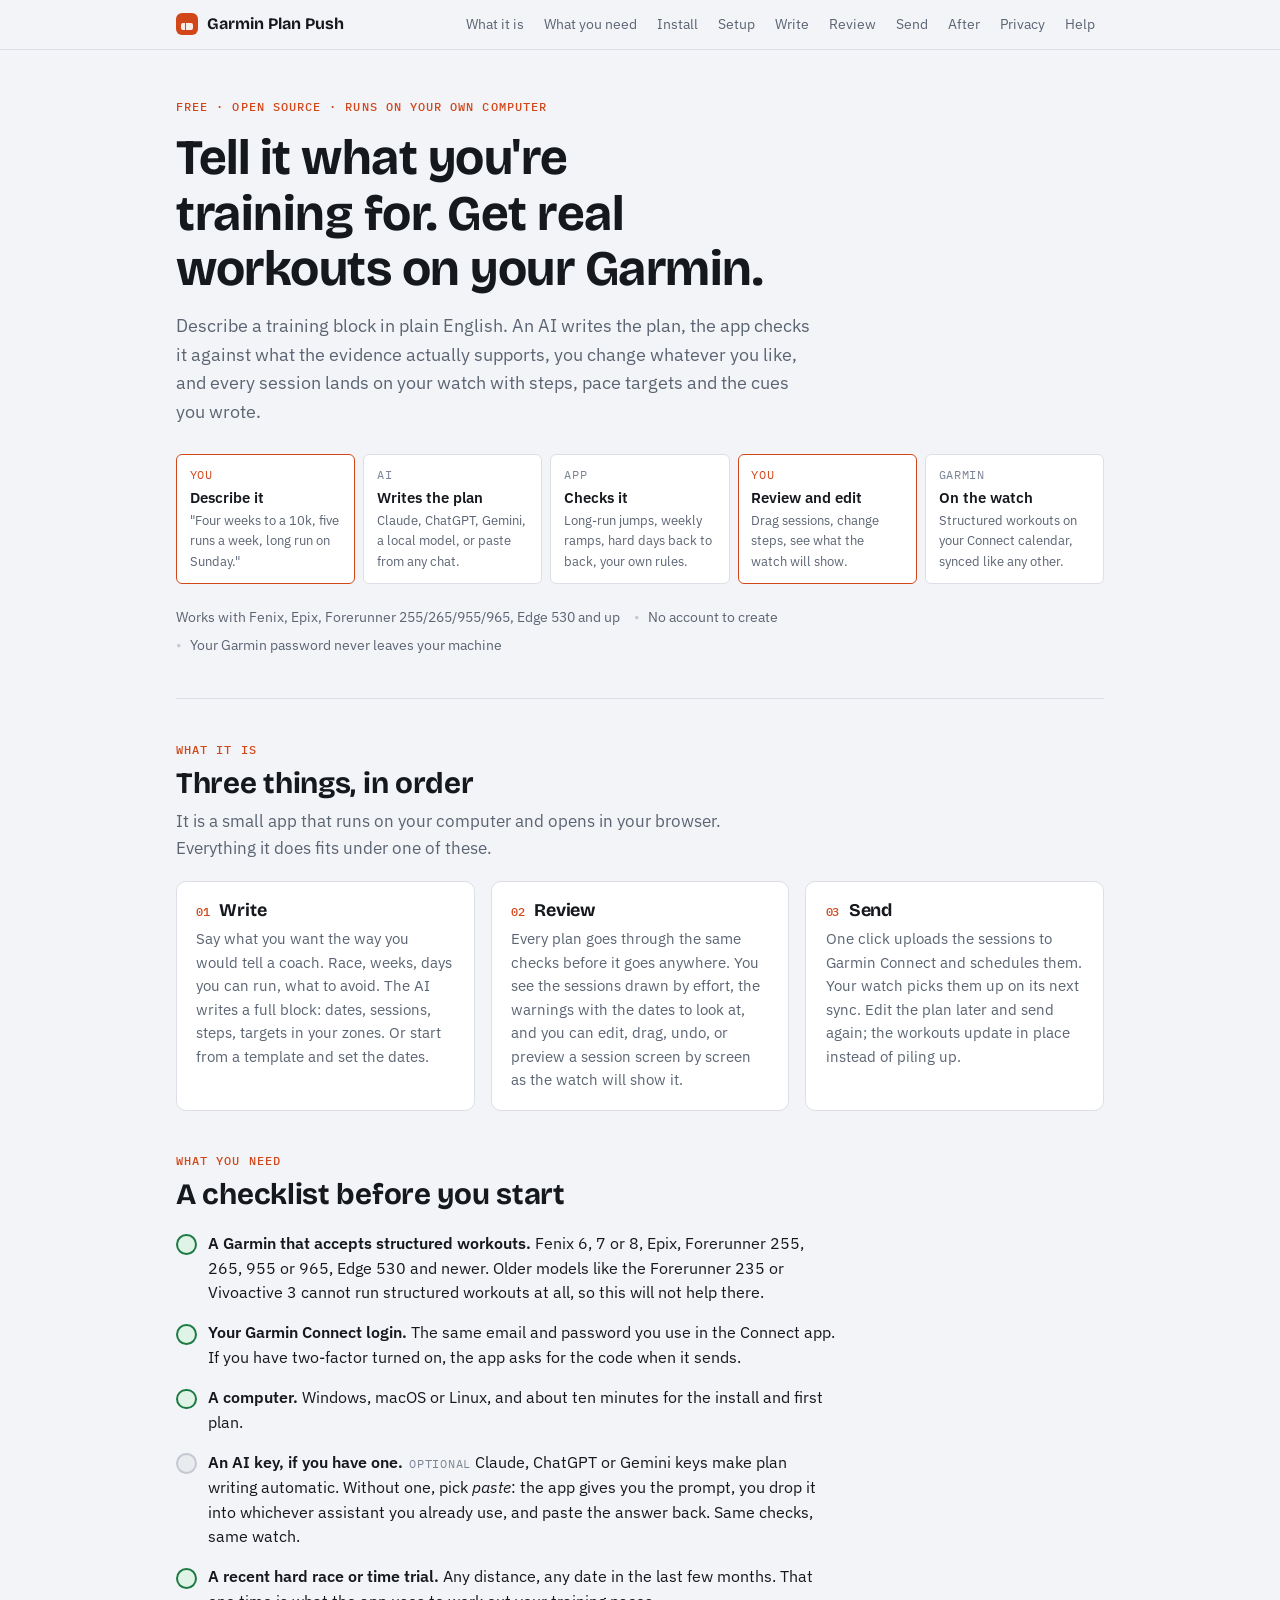
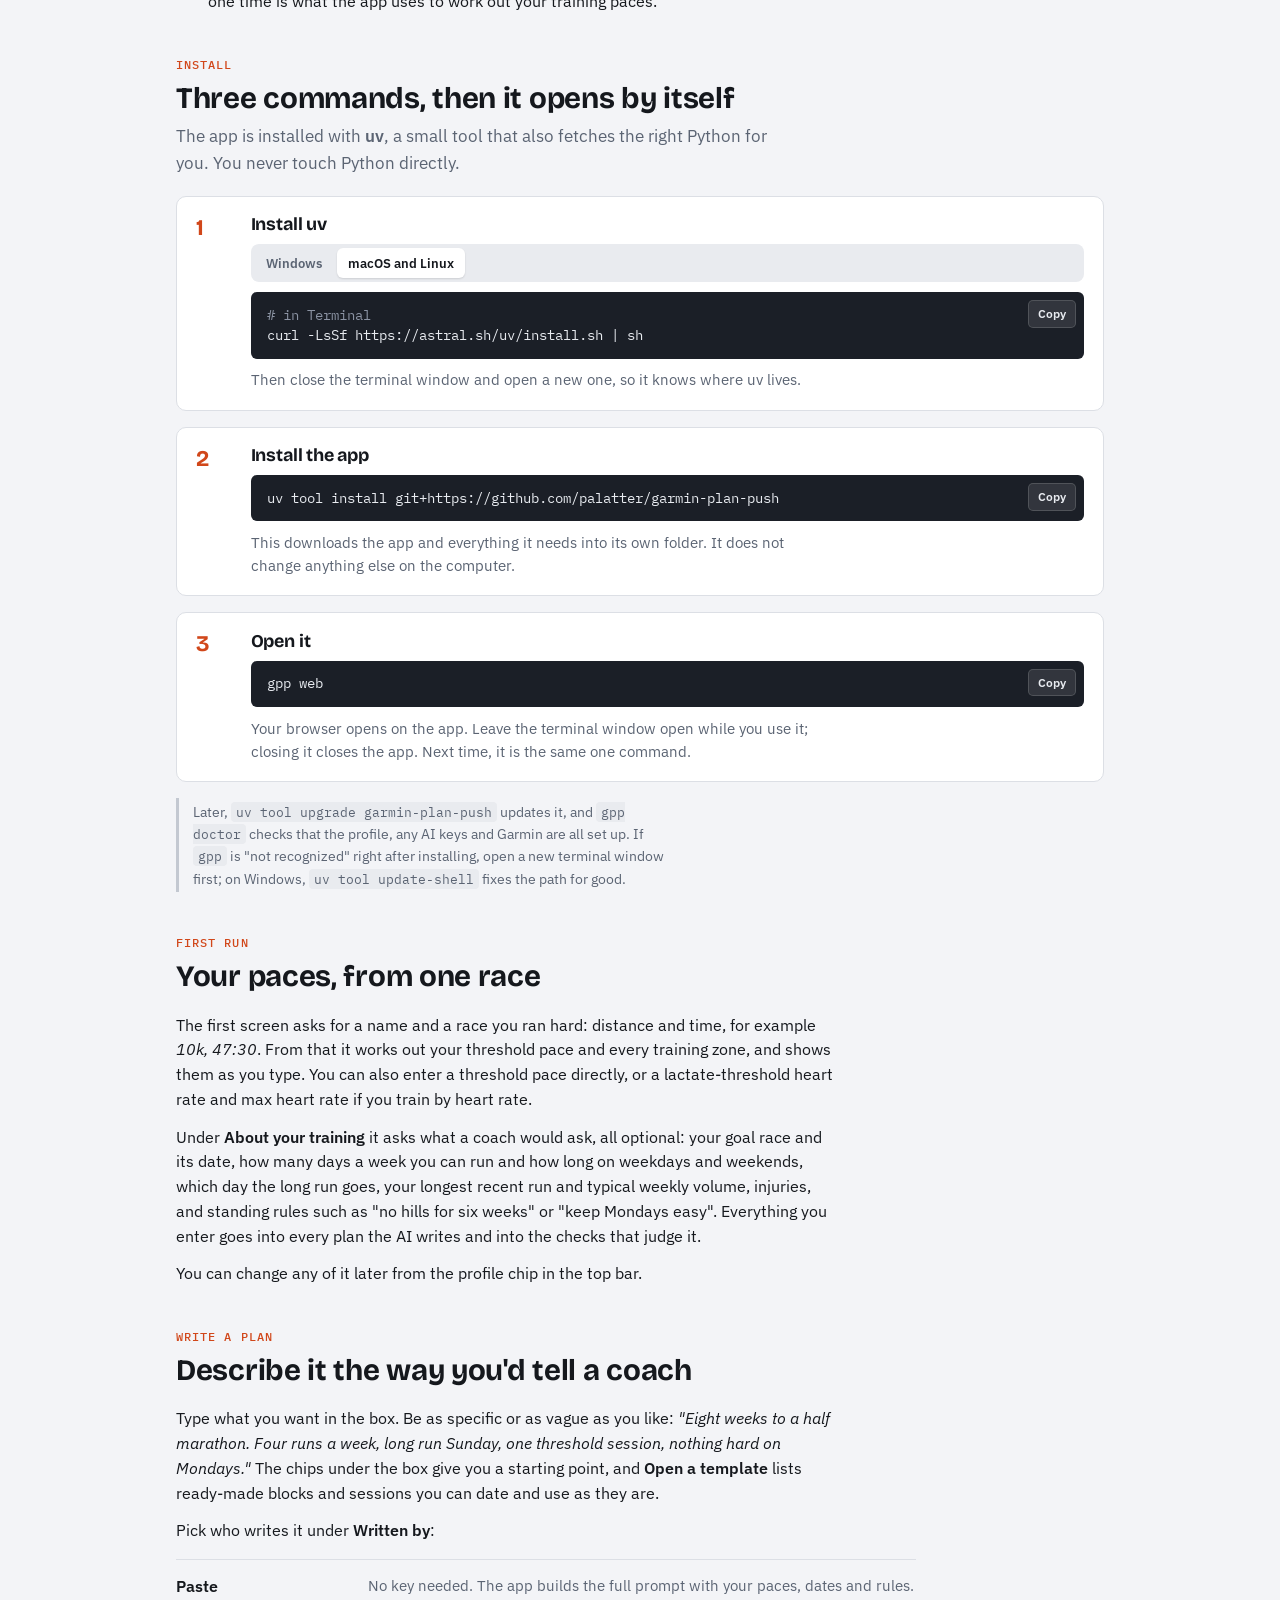
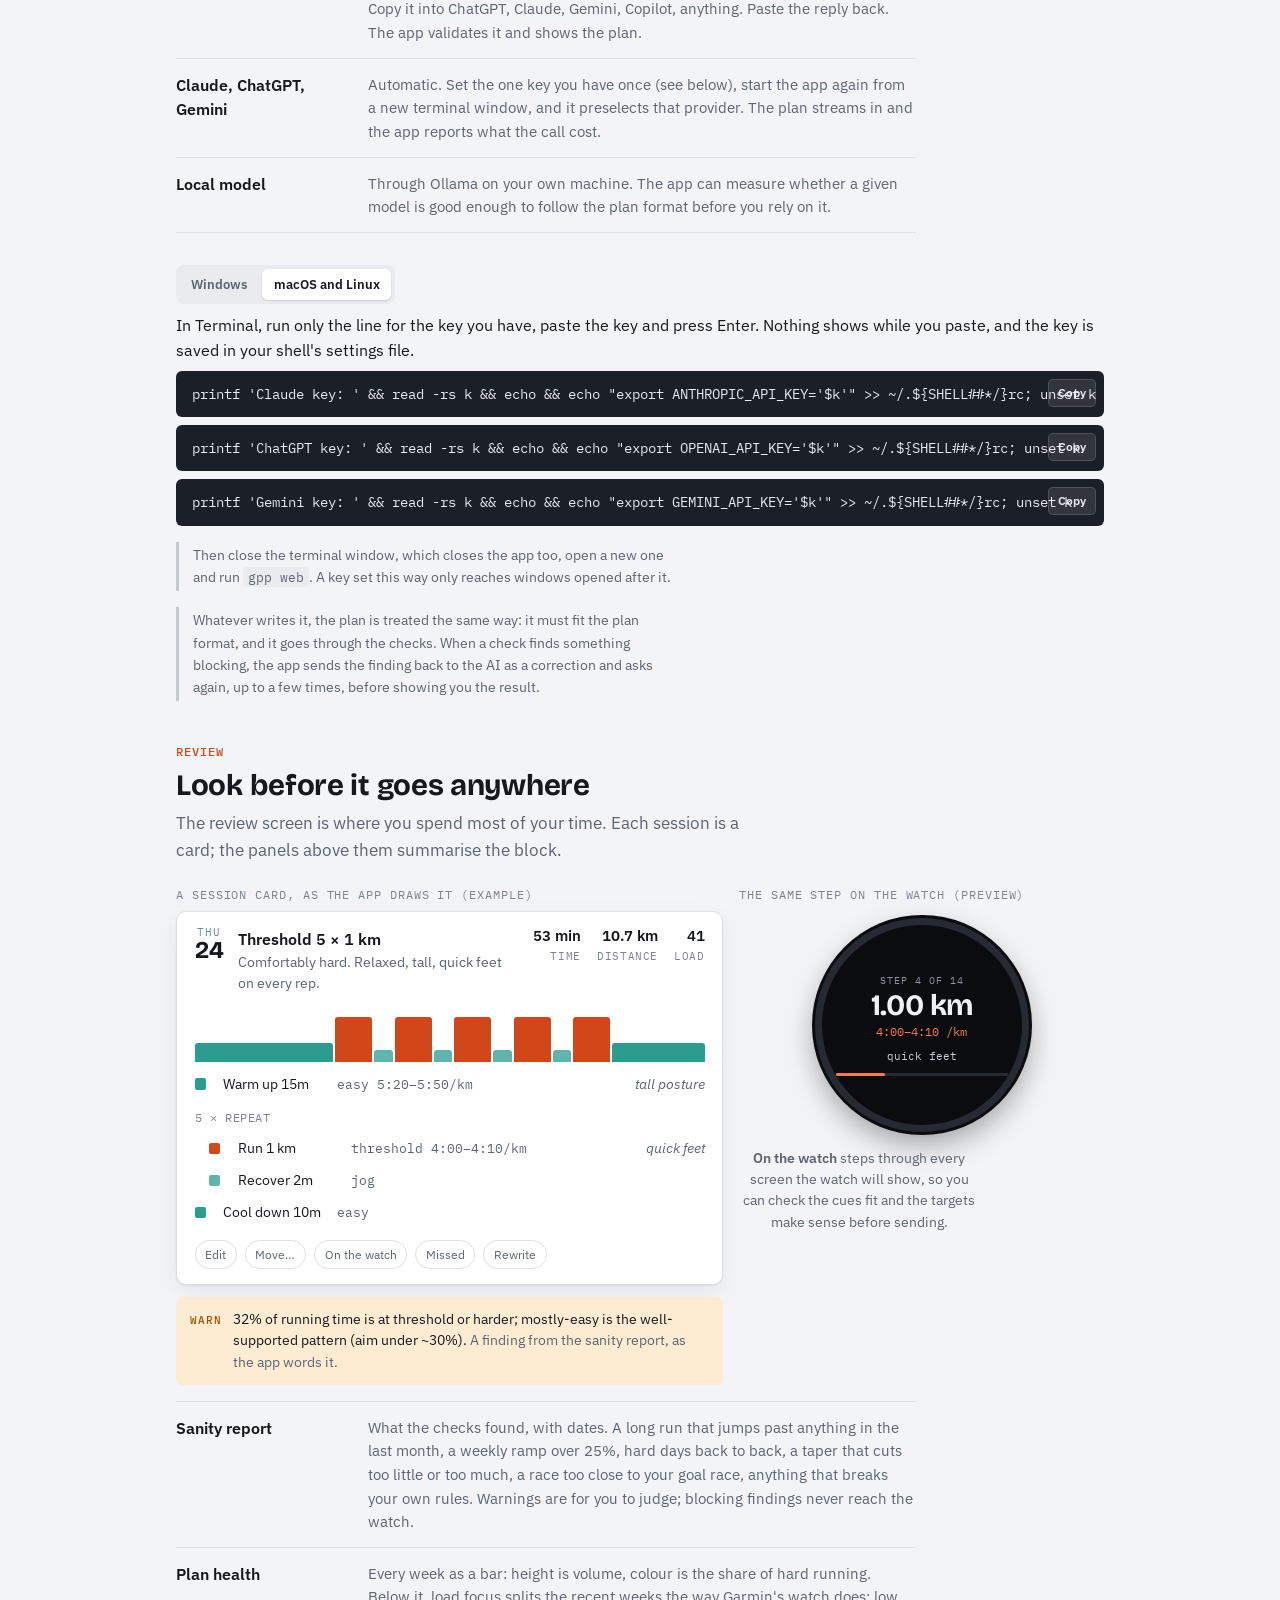
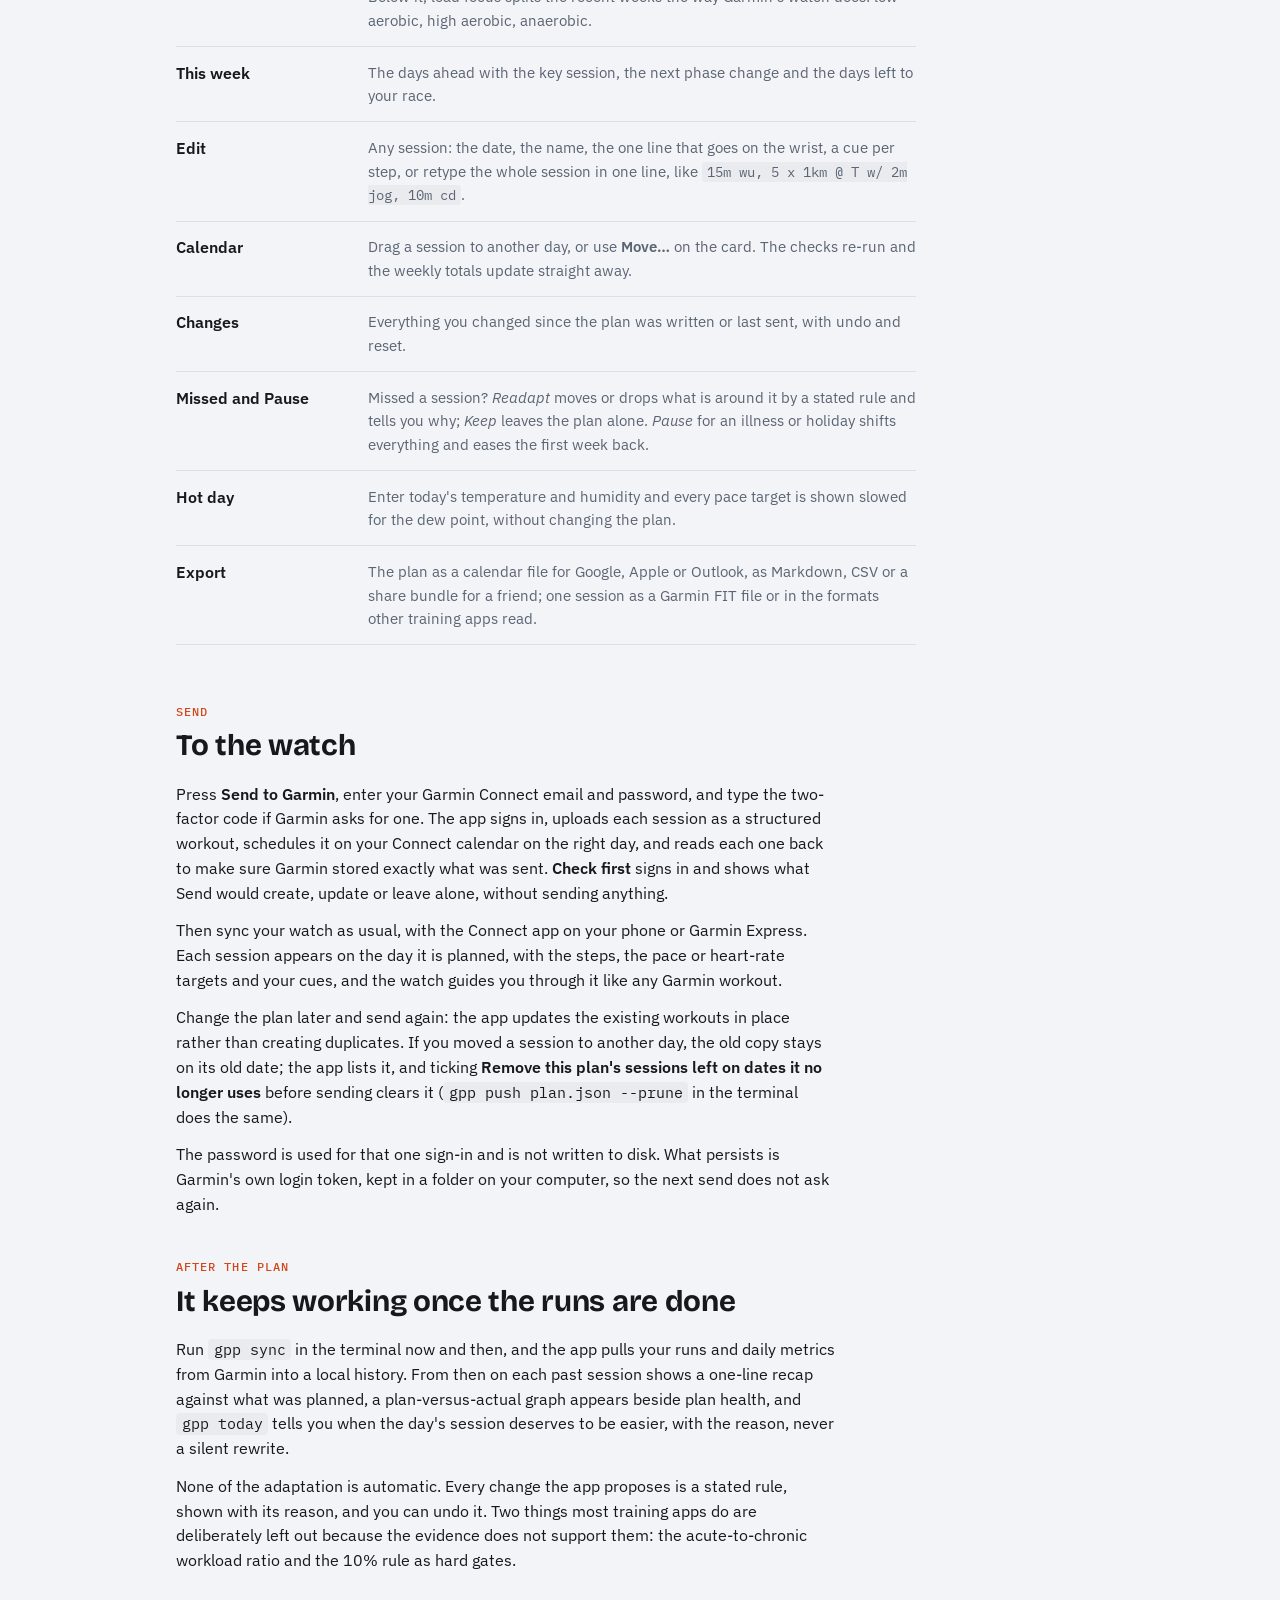
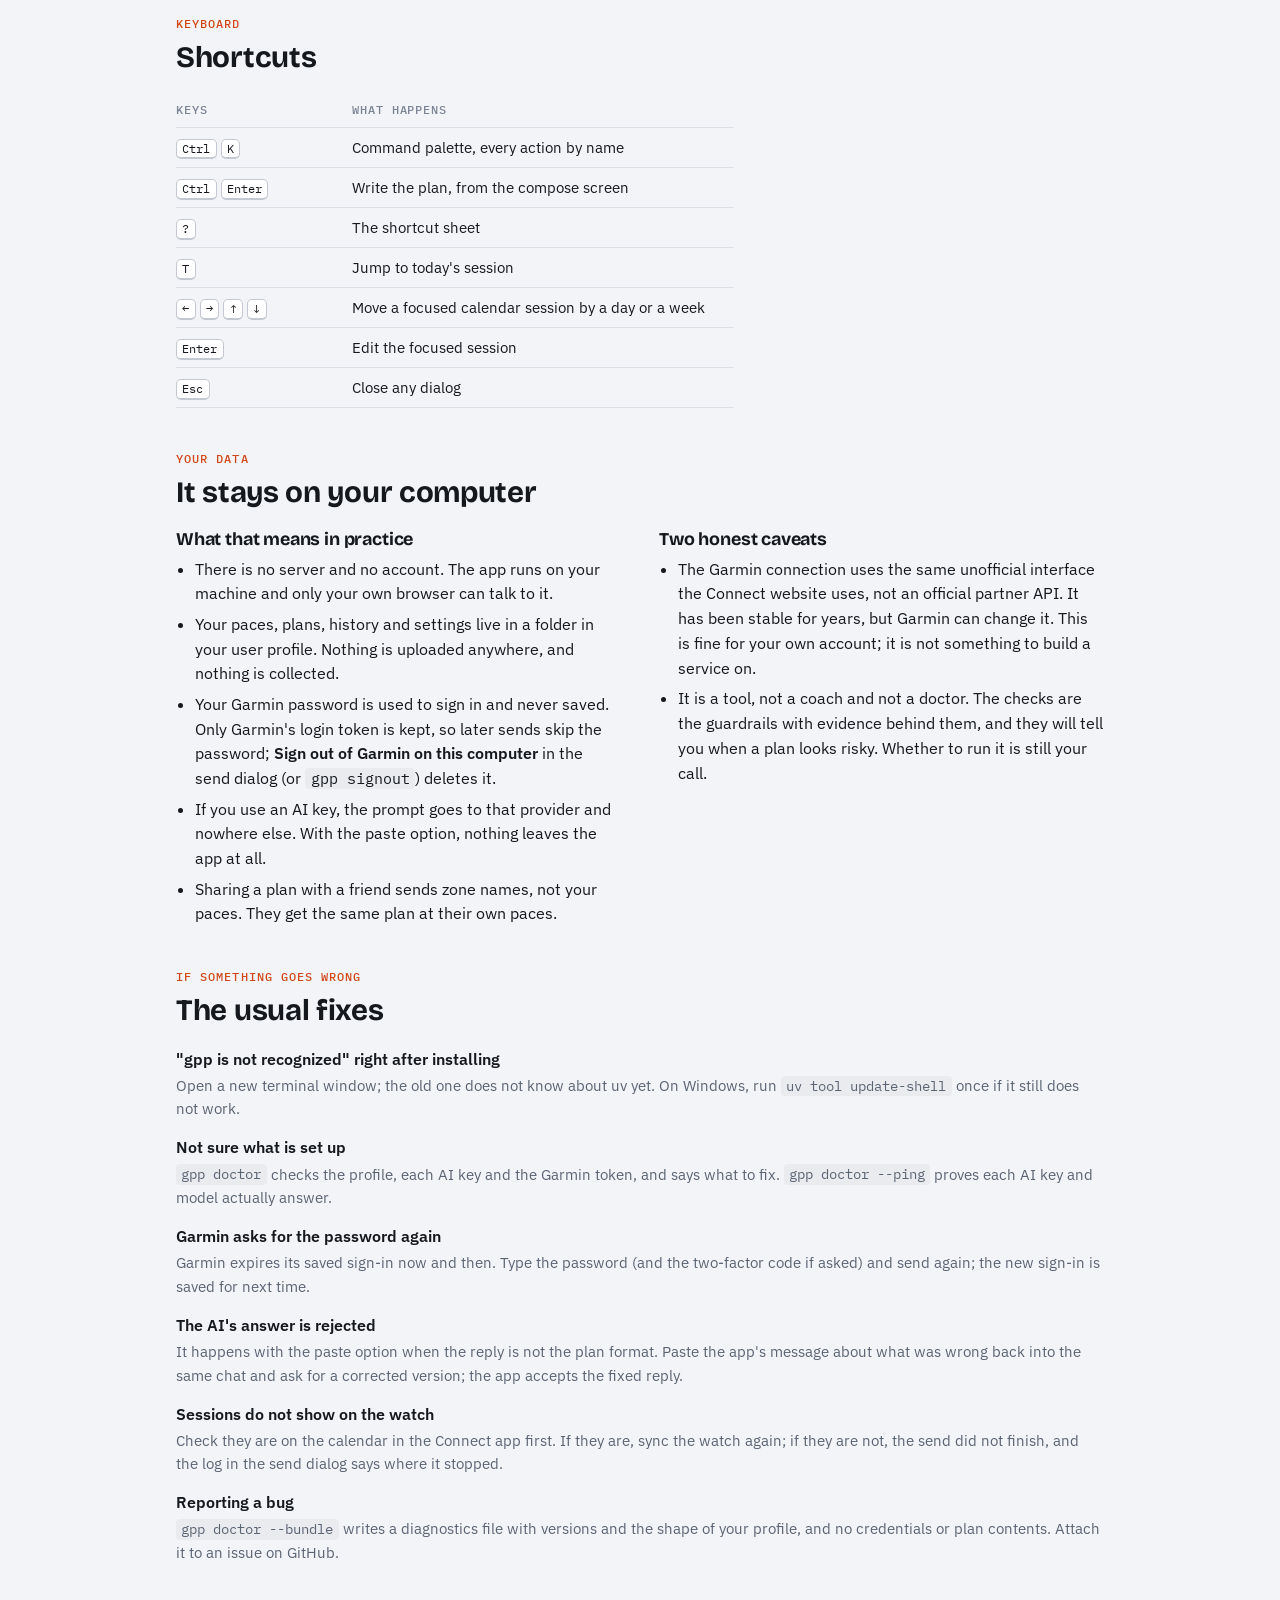
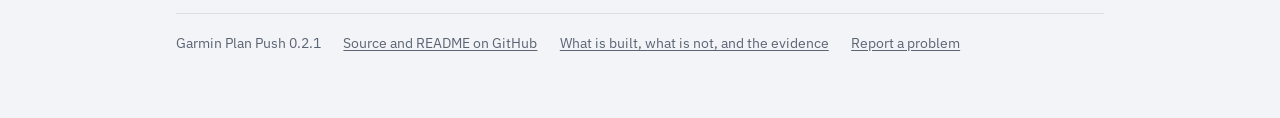
==== docs/index.html @ fda6a1ca "Guide: a key step that works on Windows and on a Mac The key step said "restart the app", but `setx`" ====
<!doctype html>
<html lang="en">
<head>
<meta charset="utf-8">
<meta name="viewport" content="width=device-width, initial-scale=1, viewport-fit=cover">
<meta name="color-scheme" content="light dark">
<meta name="description" content="What Garmin Plan Push is, how to install it in three commands, and how to write, review and send a training plan to a Garmin watch.">
<meta name="theme-color" content="#d1471a">
<meta property="og:title" content="Garmin Plan Push Guide">
<meta property="og:description" content="What Garmin Plan Push is, how to install it in three commands, and how to write, review and send a training plan to a Garmin watch.">
<meta property="og:url" content="https://palatter.github.io/garmin-plan-push/">
<meta property="og:type" content="website">
<link rel="icon" href="icon.svg" type="image/svg+xml">
<title>Garmin Plan Push Guide</title>
<link rel="preconnect" href="https://fonts.googleapis.com">
<style>
  :root {
    --ground: #f3f4f7;
    --surface: #ffffff;
    --surface-2: #e9ebef;
    --ink: #15181d;
    --muted: #5b6473;
    --faint: #7b8494;
    --line: #dcdfe5;
    --line-strong: #c3c8d1;
    --accent: #d1471a;
    --accent-ink: #ffffff;
    --accent-soft: #fbe6de;
    --ok: #1d7a44;
    --ok-soft: #dff3e6;
    --warn: #9a5400;
    --warn-soft: #fdecd2;
    --easy: #2a9d8f;
    --threshold: #d1471a;
    --hard: #b3261e;
    --code-bg: #1b1f27;
    --code-ink: #e8ebf0;
    --code-muted: #8b93a3;
    --shadow: 0 1px 2px rgb(21 24 29 / .06), 0 8px 24px rgb(21 24 29 / .06);
    --radius: 10px;
    --radius-sm: 6px;
    --display: "Bricolage Grotesque", "Avenir Next", "Segoe UI", system-ui, sans-serif;
    --body: "IBM Plex Sans", "Segoe UI", Roboto, system-ui, sans-serif;
    --mono: "IBM Plex Mono", ui-monospace, "Cascadia Mono", Consolas, monospace;
  }
  @media (prefers-color-scheme: dark) {
    :root:not([data-theme="light"]) {
      --ground: #0f1216;
      --surface: #171b21;
      --surface-2: #20262e;
      --ink: #eceff3;
      --muted: #a2aab6;
      --faint: #7f8896;
      --line: #2a3039;
      --line-strong: #3b434f;
      --accent: #ff7a4d;
      --accent-ink: #1a0c07;
      --accent-soft: #3a1d13;
      --ok: #5ccb8a;
      --ok-soft: #14301f;
      --warn: #f2b35a;
      --warn-soft: #3a2a10;
      --easy: #3fb8a8;
      --threshold: #ff7a4d;
      --hard: #ff6b61;
      --code-bg: #0b0d11;
      --code-ink: #e8ebf0;
      --code-muted: #7f8896;
      --shadow: 0 1px 2px rgb(0 0 0 / .4), 0 8px 24px rgb(0 0 0 / .35);
    }
  }
  :root[data-theme="dark"] {
    --ground: #0f1216;
    --surface: #171b21;
    --surface-2: #20262e;
    --ink: #eceff3;
    --muted: #a2aab6;
    --faint: #7f8896;
    --line: #2a3039;
    --line-strong: #3b434f;
    --accent: #ff7a4d;
    --accent-ink: #1a0c07;
    --accent-soft: #3a1d13;
    --ok: #5ccb8a;
    --ok-soft: #14301f;
    --warn: #f2b35a;
    --warn-soft: #3a2a10;
    --easy: #3fb8a8;
    --threshold: #ff7a4d;
    --hard: #ff6b61;
    --code-bg: #0b0d11;
    --code-ink: #e8ebf0;
    --code-muted: #7f8896;
    --shadow: 0 1px 2px rgb(0 0 0 / .4), 0 8px 24px rgb(0 0 0 / .35);
  }

  * { box-sizing: border-box; }
  body {
    margin: 0;
    background: var(--ground);
    color: var(--ink);
    font-family: var(--body);
    font-size: 16px;
    line-height: 1.55;
    -webkit-font-smoothing: antialiased;
  }
  a { color: var(--accent); text-underline-offset: 2px; }
  a:hover { text-decoration-thickness: 2px; }
  :focus-visible { outline: 2px solid var(--accent); outline-offset: 2px; border-radius: 3px; }
  h1, h2, h3 { font-family: var(--display); line-height: 1.12; text-wrap: balance; margin: 0; letter-spacing: -.01em; }
  h1 { font-size: clamp(2rem, 5.2vw, 3.1rem); font-weight: 700; }
  h2 { font-size: clamp(1.45rem, 3vw, 1.85rem); font-weight: 700; }
  h3 { font-size: 1.12rem; font-weight: 700; }
  p { margin: 0; }
  p + p { margin-top: .8em; }
  code, kbd, pre { font-family: var(--mono); }
  code { font-size: .92em; background: var(--surface-2); padding: .08em .38em; border-radius: 4px; }
  kbd { font-size: .8em; padding: .12em .45em; border: 1px solid var(--line-strong); border-bottom-width: 2px; border-radius: 5px; background: var(--surface); }
  strong { font-weight: 600; }
  ul, ol { margin: 0; padding-left: 1.2rem; }
  li + li { margin-top: .35rem; }
  .muted { color: var(--muted); }

  /* nav */
  .nav {
    position: sticky; top: env(safe-area-inset-top, 0px); z-index: 5;
    background: color-mix(in srgb, var(--ground) 88%, transparent);
    backdrop-filter: blur(10px); -webkit-backdrop-filter: blur(10px);
    border-bottom: 1px solid var(--line);
  }
  .nav-inner {
    max-width: 960px; margin: 0 auto; padding: .55rem 16px;
    display: flex; align-items: center; gap: 1rem;
  }
  .brand { display: flex; align-items: center; gap: .55rem; font-family: var(--display); font-weight: 700; white-space: nowrap; color: var(--ink); text-decoration: none; }
  .brand-mark { width: 22px; height: 22px; border-radius: 6px; background: var(--accent); position: relative; flex: none; }
  .brand-mark::after { content: ""; position: absolute; left: 5px; right: 5px; bottom: 5px; height: 7px; border-radius: 2px; background: linear-gradient(90deg, var(--accent-ink) 0 30%, transparent 30% 45%, var(--accent-ink) 45% 100%); opacity: .9; }
  .nav-links { display: flex; gap: .15rem; overflow-x: auto; scrollbar-width: none; margin-left: auto; }
  .nav-links::-webkit-scrollbar { display: none; }
  .nav-links a { color: var(--muted); text-decoration: none; font-size: .86rem; padding: .3rem .55rem; border-radius: 6px; white-space: nowrap; }
  .nav-links a:hover { color: var(--ink); background: var(--surface-2); }

  /* layout */
  .wrap { max-width: 960px; margin: 0 auto; padding-block: 0 4rem; padding-inline: 16px; }
  section { padding-block: 2.6rem 0; scroll-margin-top: 3.6rem; }
  section > header { display: grid; gap: .5rem; margin-bottom: 1.2rem; max-width: 62ch; }
  .eyebrow { font-family: var(--mono); font-size: .74rem; text-transform: uppercase; letter-spacing: .09em; color: var(--accent); font-weight: 500; }
  .lede { font-size: 1.08rem; color: var(--muted); max-width: 60ch; }
  .prose { max-width: 66ch; }
  .prose p + p { margin-top: .8em; }
  .hr { border: 0; border-top: 1px solid var(--line); margin: 2.6rem 0 0; }

  /* hero */
  .hero { padding-block: 3rem 0; display: grid; gap: 1.4rem; }
  .hero-top { display: grid; gap: .9rem; max-width: 64ch; }
  .hero .lede { font-size: 1.15rem; }
  .flow {
    display: grid; grid-template-columns: repeat(5, minmax(0, 1fr)); gap: .5rem; align-items: stretch;
    margin-top: .4rem;
  }
  .flow-step { background: var(--surface); border: 1px solid var(--line); border-radius: var(--radius-sm); padding: .7rem .8rem; display: grid; gap: .25rem; min-width: 0; position: relative; }
  .flow-step .k { font-family: var(--mono); font-size: .72rem; color: var(--faint); letter-spacing: .06em; text-transform: uppercase; }
  .flow-step .v { font-weight: 600; font-size: .95rem; line-height: 1.25; }
  .flow-step .d { font-size: .82rem; color: var(--muted); }
  .flow-step.you { border-color: var(--accent); }
  .flow-step.you .k { color: var(--accent); }
  @media (max-width: 720px) { .flow { grid-template-columns: repeat(2, minmax(0, 1fr)); } .flow-step:last-child { grid-column: 1 / -1; } }
  .facts { display: flex; flex-wrap: wrap; gap: .4rem .9rem; font-size: .88rem; color: var(--muted); }
  .facts span::before { content: "•"; margin-right: .5rem; color: var(--line-strong); }
  .facts span:first-child::before { content: none; }

  /* cards */
  .grid-3 { display: grid; grid-template-columns: repeat(3, minmax(0, 1fr)); gap: 1rem; }
  @media (max-width: 720px) { .grid-3 { grid-template-columns: 1fr; } }
  .tile { background: var(--surface); border: 1px solid var(--line); border-radius: var(--radius); padding: 1.1rem 1.2rem; display: grid; gap: .45rem; align-content: start; }
  .tile h3 { display: flex; align-items: baseline; gap: .6rem; }
  .tile .num { font-family: var(--mono); font-size: .78rem; color: var(--accent); font-weight: 500; }
  .tile p { color: var(--muted); font-size: .95rem; }

  /* checklist */
  .check { list-style: none; padding: 0; display: grid; gap: .6rem; max-width: 66ch; }
  .check li { display: grid; grid-template-columns: 1.4rem 1fr; gap: .6rem; align-items: start; }
  .check li::before { content: ""; width: 1.05rem; height: 1.05rem; margin-top: .22rem; border-radius: 50%; border: 2px solid var(--ok); background: var(--ok-soft); background-image: linear-gradient(var(--ok), var(--ok)); background-size: 0; }
  .check li.opt::before { border-color: var(--line-strong); background: var(--surface-2); }
  .check .tag { font-family: var(--mono); font-size: .72rem; color: var(--faint); text-transform: uppercase; letter-spacing: .06em; margin-left: .4rem; }

  /* steps */
  .steps { display: grid; gap: 1rem; counter-reset: step; }
  .step { display: grid; grid-template-columns: 2.4rem 1fr; gap: 1rem; background: var(--surface); border: 1px solid var(--line); border-radius: var(--radius); padding: 1.1rem 1.2rem; }
  .step::before { counter-increment: step; content: counter(step); font-family: var(--display); font-weight: 700; font-size: 1.4rem; color: var(--accent); line-height: 1; padding-top: .15rem; }
  .step-body { display: grid; gap: .6rem; min-width: 0; }
  .step-body p { color: var(--muted); font-size: .95rem; max-width: 62ch; }
  .step-body h3 { color: var(--ink); }
  @media (max-width: 480px) { .step { grid-template-columns: 1fr; } .step::before { padding: 0; } }

  /* os tabs */
  .tabs { display: inline-flex; gap: .25rem; padding: .25rem; background: var(--surface-2); border-radius: 8px; }
  .tabs button { font: inherit; font-size: .84rem; font-weight: 600; color: var(--muted); background: none; border: 0; padding: .3rem .7rem; border-radius: 6px; cursor: pointer; }
  .tabs button[aria-selected="true"] { background: var(--surface); color: var(--ink); box-shadow: 0 1px 2px rgb(0 0 0 / .12); }

  /* code */
  .cmd { position: relative; background: var(--code-bg); color: var(--code-ink); border-radius: var(--radius-sm); padding: .8rem 5.4rem .8rem 1rem; overflow-x: auto; margin: 0; font-size: .86rem; line-height: 1.5; }
  .cmd pre { margin: 0; white-space: pre; }
  .cmd .c { color: var(--code-muted); }
  .cmd .copy { position: absolute; top: .5rem; right: .5rem; font: inherit; font-family: var(--body); font-size: .74rem; font-weight: 600; color: var(--code-ink); background: rgb(255 255 255 / .1); border: 1px solid rgb(255 255 255 / .15); border-radius: 5px; padding: .25rem .55rem; cursor: pointer; }
  .cmd .copy:hover { background: rgb(255 255 255 / .18); }
  .cmd .copy[data-done="1"] { color: #8ee0a8; }
  .note { font-size: .9rem; color: var(--muted); border-left: 3px solid var(--line-strong); padding: .15rem 0 .15rem .9rem; max-width: 62ch; }

  /* feature rows */
  .rows { display: grid; gap: 0; border-top: 1px solid var(--line); max-width: 74ch; }
  .row { display: grid; grid-template-columns: 11rem 1fr; gap: 1rem; padding: .85rem 0; border-bottom: 1px solid var(--line); }
  .row dt { font-weight: 600; }
  .row dd { margin: 0; color: var(--muted); font-size: .95rem; }
  @media (max-width: 560px) { .row { grid-template-columns: 1fr; gap: .2rem; } }

  /* mock: session card */
  .mocks { display: grid; grid-template-columns: minmax(0, 1.5fr) minmax(0, 1fr); gap: 1rem; margin: 1.4rem 0 .6rem; align-items: start; }
  @media (max-width: 720px) { .mocks { grid-template-columns: 1fr; } }
  .mock-label { font-family: var(--mono); font-size: .72rem; text-transform: uppercase; letter-spacing: .08em; color: var(--faint); margin-bottom: .45rem; }
  .card { background: var(--surface); border: 1px solid var(--line); border-radius: var(--radius); box-shadow: var(--shadow); overflow: hidden; }
  .card-head { display: grid; grid-template-columns: auto 1fr auto; gap: .9rem; align-items: start; padding: .95rem 1.1rem .6rem; }
  .date { text-align: center; line-height: 1; }
  .date .dow { font-family: var(--mono); font-size: .68rem; letter-spacing: .08em; text-transform: uppercase; color: var(--faint); }
  .date .dom { font-family: var(--display); font-weight: 700; font-size: 1.5rem; }
  .card-title { font-weight: 600; }
  .card-sub { font-size: .86rem; color: var(--muted); }
  .metrics { display: flex; gap: 1rem; font-variant-numeric: tabular-nums; }
  .metric { text-align: right; line-height: 1.15; }
  .metric b { display: block; font-weight: 600; font-size: .95rem; }
  .metric span { font-family: var(--mono); font-size: .66rem; letter-spacing: .06em; text-transform: uppercase; color: var(--faint); }
  .profile { display: flex; align-items: flex-end; gap: 2px; height: 58px; padding: 0 1.1rem; }
  .profile i { display: block; border-radius: 3px 3px 0 0; min-width: 4px; }
  .profile .e { background: var(--easy); height: 34%; }
  .profile .t { background: var(--threshold); height: 78%; }
  .profile .r { background: var(--easy); height: 22%; opacity: .75; }
  .steps-list { list-style: none; padding: .7rem 1.1rem 1rem; margin: 0; display: grid; gap: .3rem; font-size: .88rem; }
  .steps-list li { display: grid; grid-template-columns: 1.2rem 6.5rem 1fr auto; gap: .6rem; align-items: baseline; }
  .steps-list .sw { width: .7rem; height: .7rem; border-radius: 2px; display: inline-block; transform: translateY(1px); }
  .steps-list .z { font-family: var(--mono); font-size: .8rem; color: var(--muted); }
  .steps-list .rep { grid-column: 1 / -1; font-family: var(--mono); font-size: .74rem; color: var(--faint); letter-spacing: .05em; text-transform: uppercase; margin-top: .2rem; }
  .steps-list .in { padding-left: .9rem; }
  .cue { color: var(--muted); font-style: italic; }
  .card-foot { display: flex; gap: .5rem; padding: 0 1.1rem .9rem; flex-wrap: wrap; }
  .chip { font-size: .78rem; padding: .25rem .6rem; border: 1px solid var(--line); border-radius: 999px; color: var(--muted); background: var(--surface); }
  .finding { display: grid; grid-template-columns: auto 1fr; gap: .7rem; align-items: start; background: var(--warn-soft); color: var(--ink); padding: .7rem .9rem; border-radius: var(--radius-sm); font-size: .88rem; margin-top: .8rem; }
  .finding .sev { font-family: var(--mono); font-size: .68rem; letter-spacing: .08em; font-weight: 500; color: var(--warn); padding-top: .2rem; }

  /* mock: watch */
  .watch { display: grid; place-items: center; padding: .4rem 0; }
  .face { width: 214px; height: 214px; border-radius: 50%; background: #0a0c10; color: #eef1f5; border: 7px solid #262b33; box-shadow: 0 0 0 3px #0a0c10, 0 12px 30px rgb(0 0 0 / .35); display: grid; place-content: center; text-align: center; gap: .15rem; padding: 1.2rem; font-family: var(--mono); }
  .face .s { font-size: .62rem; letter-spacing: .1em; color: #8b93a3; }
  .face .n { font-family: var(--display); font-weight: 700; font-size: 1.85rem; letter-spacing: -.02em; line-height: 1; }
  .face .u { font-size: .74rem; color: #ff7a4d; }
  .face .q { font-size: .66rem; color: #c8ced8; margin-top: .4rem; line-height: 1.3; }
  .face .ring { width: 172px; height: 3px; margin: .45rem auto 0; background: #262b33; border-radius: 2px; position: relative; }
  .face .ring::after { content: ""; position: absolute; inset: 0 71% 0 0; background: #ff7a4d; border-radius: 2px; }
  .watch-cap { font-size: .86rem; color: var(--muted); text-align: center; max-width: 30ch; margin-top: .6rem; }

  /* shortcuts table */
  table { border-collapse: collapse; width: 100%; max-width: 62ch; font-size: .93rem; }
  th, td { text-align: left; padding: .5rem .6rem .5rem 0; border-bottom: 1px solid var(--line); vertical-align: top; }
  th { font-family: var(--mono); font-size: .72rem; letter-spacing: .08em; text-transform: uppercase; color: var(--faint); font-weight: 500; }
  td:first-child { white-space: nowrap; width: 11rem; }

  /* privacy + trouble */
  .two { display: grid; grid-template-columns: repeat(2, minmax(0, 1fr)); gap: 1.6rem 2.4rem; }
  @media (max-width: 720px) { .two { grid-template-columns: 1fr; } }
  .two h3 { margin-bottom: .5rem; }
  .qa { display: grid; gap: .9rem; }
  .qa dt { font-weight: 600; }
  .qa dd { margin: .15rem 0 0; color: var(--muted); font-size: .95rem; }

  footer { margin-top: 3rem; padding-top: 1.2rem; border-top: 1px solid var(--line); display: flex; flex-wrap: wrap; gap: .5rem 1.4rem; font-size: .86rem; color: var(--muted); }
  footer a { color: var(--muted); }

  @media (prefers-reduced-motion: no-preference) {
    .cmd .copy { transition: background .15s; }
    html { scroll-behavior: smooth; }
  }
  @media print {
    .nav, .copy { display: none !important; }
    body { background: #fff; color: #000; }
    .cmd { background: #f2f2f2; color: #000; border: 1px solid #ccc; }
  }
</style>
<style>img{max-width:100%}[hidden]{display:none!important}</style>
</head>
<body>
<div class="nav" role="navigation" aria-label="Sections">
  <div class="nav-inner">
    <a class="brand" href="#top"><span class="brand-mark" aria-hidden="true"></span>Garmin Plan Push</a>
    <div class="nav-links">
      <a href="#what">What it is</a>
      <a href="#need">What you need</a>
      <a href="#install">Install</a>
      <a href="#setup">Setup</a>
      <a href="#write">Write</a>
      <a href="#review">Review</a>
      <a href="#send">Send</a>
      <a href="#after">After</a>
      <a href="#privacy">Privacy</a>
      <a href="#help">Help</a>
    </div>
  </div>
</div>

<main class="wrap" id="top">

  <section class="hero">
    <div class="hero-top">
      <span class="eyebrow">Free · open source · runs on your own computer</span>
      <h1>Tell it what you're training for. Get real workouts on your Garmin.</h1>
      <p class="lede">Describe a training block in plain English. An AI writes the plan, the app checks it against what the evidence actually supports, you change whatever you like, and every session lands on your watch with steps, pace targets and the cues you wrote.</p>
    </div>
    <div class="flow" aria-label="How a plan gets to the watch">
      <div class="flow-step you"><span class="k">You</span><span class="v">Describe it</span><span class="d">"Four weeks to a 10k, five runs a week, long run on Sunday."</span></div>
      <div class="flow-step"><span class="k">AI</span><span class="v">Writes the plan</span><span class="d">Claude, ChatGPT, Gemini, a local model, or paste from any chat.</span></div>
      <div class="flow-step"><span class="k">App</span><span class="v">Checks it</span><span class="d">Long-run jumps, weekly ramps, hard days back to back, your own rules.</span></div>
      <div class="flow-step you"><span class="k">You</span><span class="v">Review and edit</span><span class="d">Drag sessions, change steps, see what the watch will show.</span></div>
      <div class="flow-step"><span class="k">Garmin</span><span class="v">On the watch</span><span class="d">Structured workouts on your Connect calendar, synced like any other.</span></div>
    </div>
    <div class="facts">
      <span>Works with Fenix, Epix, Forerunner 255/265/955/965, Edge 530 and up</span>
      <span>No account to create</span>
      <span>Your Garmin password never leaves your machine</span>
    </div>
  </section>

  <hr class="hr">

  <section id="what">
    <header>
      <span class="eyebrow">What it is</span>
      <h2>Three things, in order</h2>
      <p class="lede">It is a small app that runs on your computer and opens in your browser. Everything it does fits under one of these.</p>
    </header>
    <div class="grid-3">
      <div class="tile">
        <h3><span class="num">01</span>Write</h3>
        <p>Say what you want the way you would tell a coach. Race, weeks, days you can run, what to avoid. The AI writes a full block: dates, sessions, steps, targets in your zones. Or start from a template and set the dates.</p>
      </div>
      <div class="tile">
        <h3><span class="num">02</span>Review</h3>
        <p>Every plan goes through the same checks before it goes anywhere. You see the sessions drawn by effort, the warnings with the dates to look at, and you can edit, drag, undo, or preview a session screen by screen as the watch will show it.</p>
      </div>
      <div class="tile">
        <h3><span class="num">03</span>Send</h3>
        <p>One click uploads the sessions to Garmin Connect and schedules them. Your watch picks them up on its next sync. Edit the plan later and send again; the workouts update in place instead of piling up.</p>
      </div>
    </div>
  </section>

  <section id="need">
    <header>
      <span class="eyebrow">What you need</span>
      <h2>A checklist before you start</h2>
    </header>
    <ul class="check">
      <li><span><strong>A Garmin that accepts structured workouts.</strong> Fenix 6, 7 or 8, Epix, Forerunner 255, 265, 955 or 965, Edge 530 and newer. Older models like the Forerunner 235 or Vivoactive 3 cannot run structured workouts at all, so this will not help there.</span></li>
      <li><span><strong>Your Garmin Connect login.</strong> The same email and password you use in the Connect app. If you have two-factor turned on, the app asks for the code when it sends.</span></li>
      <li><span><strong>A computer.</strong> Windows, macOS or Linux, and about ten minutes for the install and first plan.</span></li>
      <li class="opt"><span><strong>An AI key, if you have one.</strong><span class="tag">optional</span> Claude, ChatGPT or Gemini keys make plan writing automatic. Without one, pick <em>paste</em>: the app gives you the prompt, you drop it into whichever assistant you already use, and paste the answer back. Same checks, same watch.</span></li>
      <li><span><strong>A recent hard race or time trial.</strong> Any distance, any date in the last few months. That one time is what the app uses to work out your training paces.</span></li>
    </ul>
  </section>

  <section id="install">
    <header>
      <span class="eyebrow">Install</span>
      <h2>Three commands, then it opens by itself</h2>
      <p class="lede">The app is installed with <strong>uv</strong>, a small tool that also fetches the right Python for you. You never touch Python directly.</p>
    </header>
    <div class="steps">
      <div class="step">
        <div class="step-body">
          <h3>Install uv</h3>
          <div class="tabs" role="tablist" aria-label="Operating system">
            <button type="button" role="tab" id="tab-win" aria-selected="true" aria-controls="cmd-win" data-os="win">Windows</button>
            <button type="button" role="tab" id="tab-mac" aria-selected="false" aria-controls="cmd-mac" data-os="mac">macOS and Linux</button>
          </div>
          <div class="cmd" id="cmd-win" role="tabpanel" aria-labelledby="tab-win"><pre><span class="c"># in PowerShell</span>
powershell -ExecutionPolicy ByPass -c "irm https://astral.sh/uv/install.ps1 | iex"</pre><button type="button" class="copy" aria-label="Copy the uv install command">Copy</button></div>
          <div class="cmd" id="cmd-mac" role="tabpanel" aria-labelledby="tab-mac" hidden><pre><span class="c"># in Terminal</span>
curl -LsSf https://astral.sh/uv/install.sh | sh</pre><button type="button" class="copy" aria-label="Copy the uv install command">Copy</button></div>
          <p>Then close the terminal window and open a new one, so it knows where uv lives.</p>
        </div>
      </div>
      <div class="step">
        <div class="step-body">
          <h3>Install the app</h3>
          <div class="cmd"><pre>uv tool install git+https://github.com/palatter/garmin-plan-push</pre><button type="button" class="copy" aria-label="Copy the app install command">Copy</button></div>
          <p>This downloads the app and everything it needs into its own folder. It does not change anything else on the computer.</p>
        </div>
      </div>
      <div class="step">
        <div class="step-body">
          <h3>Open it</h3>
          <div class="cmd"><pre>gpp web</pre><button type="button" class="copy" aria-label="Copy the command that opens the app">Copy</button></div>
          <p>Your browser opens on the app. Leave the terminal window open while you use it; closing it closes the app. Next time, it is the same one command.</p>
        </div>
      </div>
    </div>
    <p class="note" style="margin-top:1rem">Later, <code>uv tool upgrade garmin-plan-push</code> updates it, and <code>gpp doctor</code> checks that the profile, any AI keys and Garmin are all set up. If <code>gpp</code> is "not recognized" right after installing, open a new terminal window first; on Windows, <code>uv tool update-shell</code> fixes the path for good.</p>
  </section>

  <section id="setup">
    <header>
      <span class="eyebrow">First run</span>
      <h2>Your paces, from one race</h2>
    </header>
    <div class="prose">
      <p>The first screen asks for a name and a race you ran hard: distance and time, for example <em>10k, 47:30</em>. From that it works out your threshold pace and every training zone, and shows them as you type. You can also enter a threshold pace directly, or a lactate-threshold heart rate and max heart rate if you train by heart rate.</p>
      <p>Under <strong>About your training</strong> it asks what a coach would ask, all optional: your goal race and its date, how many days a week you can run and how long on weekdays and weekends, which day the long run goes, your longest recent run and typical weekly volume, injuries, and standing rules such as "no hills for six weeks" or "keep Mondays easy". Everything you enter goes into every plan the AI writes and into the checks that judge it.</p>
      <p>You can change any of it later from the profile chip in the top bar.</p>
    </div>
  </section>

  <section id="write">
    <header>
      <span class="eyebrow">Write a plan</span>
      <h2>Describe it the way you'd tell a coach</h2>
    </header>
    <div class="prose">
      <p>Type what you want in the box. Be as specific or as vague as you like: <em>"Eight weeks to a half marathon. Four runs a week, long run Sunday, one threshold session, nothing hard on Mondays."</em> The chips under the box give you a starting point, and <strong>Open a template</strong> lists ready-made blocks and sessions you can date and use as they are.</p>
      <p>Pick who writes it under <strong>Written by</strong>:</p>
    </div>
    <dl class="rows" style="margin-top:1rem">
      <div class="row"><dt>Paste</dt><dd>No key needed. The app builds the full prompt with your paces, dates and rules. Copy it into ChatGPT, Claude, Gemini, Copilot, anything. Paste the reply back. The app validates it and shows the plan.</dd></div>
      <div class="row"><dt>Claude, ChatGPT, Gemini</dt><dd>Automatic. Set the one key you have once (see below), start the app again from a new terminal window, and it preselects that provider. The plan streams in and the app reports what the call cost.</dd></div>
      <div class="row"><dt>Local model</dt><dd>Through Ollama on your own machine. The app can measure whether a given model is good enough to follow the plan format before you rely on it.</dd></div>
    </dl>
    <div class="tabs" role="tablist" aria-label="Operating system" style="margin-top:1rem">
      <button type="button" role="tab" id="tab-key-win" aria-selected="true" aria-controls="key-win" data-os="win">Windows</button>
      <button type="button" role="tab" id="tab-key-mac" aria-selected="false" aria-controls="key-mac" data-os="mac">macOS and Linux</button>
    </div>
    <div id="key-win" role="tabpanel" aria-labelledby="tab-key-win" style="display:grid;gap:.5rem;margin-top:.6rem">
      <p>In PowerShell, run only the line for the key you have, and paste the key when it asks. It stays out of the command history.</p>
      <div class="cmd"><pre>setx ANTHROPIC_API_KEY (Read-Host "Claude key")</pre><button type="button" class="copy" aria-label="Copy the Claude key command">Copy</button></div>
      <div class="cmd"><pre>setx OPENAI_API_KEY (Read-Host "ChatGPT key")</pre><button type="button" class="copy" aria-label="Copy the ChatGPT key command">Copy</button></div>
      <div class="cmd"><pre>setx GEMINI_API_KEY (Read-Host "Gemini key")</pre><button type="button" class="copy" aria-label="Copy the Gemini key command">Copy</button></div>
    </div>
    <div id="key-mac" role="tabpanel" aria-labelledby="tab-key-mac" style="display:grid;gap:.5rem;margin-top:.6rem" hidden>
      <p>In Terminal, run only the line for the key you have, paste the key and press Enter. Nothing shows while you paste, and the key is saved in your shell's settings file.</p>
      <div class="cmd"><pre>printf 'Claude key: ' &amp;&amp; read -rs k &amp;&amp; echo &amp;&amp; echo "export ANTHROPIC_API_KEY='$k'" &gt;&gt; ~/.${SHELL##*/}rc; unset k</pre><button type="button" class="copy" aria-label="Copy the Claude key command">Copy</button></div>
      <div class="cmd"><pre>printf 'ChatGPT key: ' &amp;&amp; read -rs k &amp;&amp; echo &amp;&amp; echo "export OPENAI_API_KEY='$k'" &gt;&gt; ~/.${SHELL##*/}rc; unset k</pre><button type="button" class="copy" aria-label="Copy the ChatGPT key command">Copy</button></div>
      <div class="cmd"><pre>printf 'Gemini key: ' &amp;&amp; read -rs k &amp;&amp; echo &amp;&amp; echo "export GEMINI_API_KEY='$k'" &gt;&gt; ~/.${SHELL##*/}rc; unset k</pre><button type="button" class="copy" aria-label="Copy the Gemini key command">Copy</button></div>
    </div>
    <p class="note" style="margin-top:1rem">Then close the terminal window, which closes the app too, open a new one and run <code>gpp web</code>. A key set this way only reaches windows opened after it.</p>
    <p class="note" style="margin-top:1rem">Whatever writes it, the plan is treated the same way: it must fit the plan format, and it goes through the checks. When a check finds something blocking, the app sends the finding back to the AI as a correction and asks again, up to a few times, before showing you the result.</p>
  </section>

  <section id="review">
    <header>
      <span class="eyebrow">Review</span>
      <h2>Look before it goes anywhere</h2>
      <p class="lede">The review screen is where you spend most of your time. Each session is a card; the panels above them summarise the block.</p>
    </header>

    <div class="mocks">
      <div>
        <div class="mock-label">A session card, as the app draws it (example)</div>
        <article class="card" aria-label="Example session card">
          <div class="card-head">
            <div class="date"><div class="dow">Thu</div><div class="dom">24</div></div>
            <div><div class="card-title">Threshold 5 × 1 km</div><div class="card-sub">Comfortably hard. Relaxed, tall, quick feet on every rep.</div></div>
            <div class="metrics">
              <div class="metric"><b>53 min</b><span>time</span></div>
              <div class="metric"><b>10.7 km</b><span>distance</span></div>
              <div class="metric"><b>41</b><span>load</span></div>
            </div>
          </div>
          <div class="profile" aria-hidden="true">
            <i class="e" style="flex:15"></i>
            <i class="t" style="flex:4"></i><i class="r" style="flex:2"></i>
            <i class="t" style="flex:4"></i><i class="r" style="flex:2"></i>
            <i class="t" style="flex:4"></i><i class="r" style="flex:2"></i>
            <i class="t" style="flex:4"></i><i class="r" style="flex:2"></i>
            <i class="t" style="flex:4"></i>
            <i class="e" style="flex:10"></i>
          </div>
          <ol class="steps-list">
            <li><span class="sw" style="background:var(--easy)"></span><span>Warm up 15m</span><span class="z">easy 5:20–5:50/km</span><span class="cue">tall posture</span></li>
            <li><span class="rep">5 × repeat</span></li>
            <li class="in"><span class="sw" style="background:var(--threshold)"></span><span>Run 1 km</span><span class="z">threshold 4:00–4:10/km</span><span class="cue">quick feet</span></li>
            <li class="in"><span class="sw" style="background:var(--easy);opacity:.75"></span><span>Recover 2m</span><span class="z">jog</span><span></span></li>
            <li><span class="sw" style="background:var(--easy)"></span><span>Cool down 10m</span><span class="z">easy</span><span></span></li>
          </ol>
          <div class="card-foot"><span class="chip">Edit</span><span class="chip">Move…</span><span class="chip">On the watch</span><span class="chip">Missed</span><span class="chip">Rewrite</span></div>
        </article>
        <div class="finding" role="note"><span class="sev">WARN</span><span>32% of running time is at threshold or harder; mostly-easy is the well-supported pattern (aim under ~30%). <span class="muted">A finding from the sanity report, as the app words it.</span></span></div>
      </div>
      <div>
        <div class="mock-label">The same step on the watch (preview)</div>
        <div class="watch" aria-label="Example watch screen">
          <div class="face">
            <div class="s">STEP 4 OF 14</div>
            <div class="n">1.00 km</div>
            <div class="u">4:00–4:10 /km</div>
            <div class="q">quick feet</div>
            <div class="ring" aria-hidden="true"></div>
          </div>
        </div>
        <p class="watch-cap"><strong>On the watch</strong> steps through every screen the watch will show, so you can check the cues fit and the targets make sense before sending.</p>
      </div>
    </div>

    <dl class="rows">
      <div class="row"><dt>Sanity report</dt><dd>What the checks found, with dates. A long run that jumps past anything in the last month, a weekly ramp over 25%, hard days back to back, a taper that cuts too little or too much, a race too close to your goal race, anything that breaks your own rules. Warnings are for you to judge; blocking findings never reach the watch.</dd></div>
      <div class="row"><dt>Plan health</dt><dd>Every week as a bar: height is volume, colour is the share of hard running. Below it, load focus splits the recent weeks the way Garmin's watch does: low aerobic, high aerobic, anaerobic.</dd></div>
      <div class="row"><dt>This week</dt><dd>The days ahead with the key session, the next phase change and the days left to your race.</dd></div>
      <div class="row"><dt>Edit</dt><dd>Any session: the date, the name, the one line that goes on the wrist, a cue per step, or retype the whole session in one line, like <code>15m wu, 5 x 1km @ T w/ 2m jog, 10m cd</code>.</dd></div>
      <div class="row"><dt>Calendar</dt><dd>Drag a session to another day, or use <strong>Move…</strong> on the card. The checks re-run and the weekly totals update straight away.</dd></div>
      <div class="row"><dt>Changes</dt><dd>Everything you changed since the plan was written or last sent, with undo and reset.</dd></div>
      <div class="row"><dt>Missed and Pause</dt><dd>Missed a session? <em>Readapt</em> moves or drops what is around it by a stated rule and tells you why; <em>Keep</em> leaves the plan alone. <em>Pause</em> for an illness or holiday shifts everything and eases the first week back.</dd></div>
      <div class="row"><dt>Hot day</dt><dd>Enter today's temperature and humidity and every pace target is shown slowed for the dew point, without changing the plan.</dd></div>
      <div class="row"><dt>Export</dt><dd>The plan as a calendar file for Google, Apple or Outlook, as Markdown, CSV or a share bundle for a friend; one session as a Garmin FIT file or in the formats other training apps read.</dd></div>
    </dl>
  </section>

  <section id="send">
    <header>
      <span class="eyebrow">Send</span>
      <h2>To the watch</h2>
    </header>
    <div class="prose">
      <p>Press <strong>Send to Garmin</strong>, enter your Garmin Connect email and password, and type the two-factor code if Garmin asks for one. The app signs in, uploads each session as a structured workout, schedules it on your Connect calendar on the right day, and reads each one back to make sure Garmin stored exactly what was sent. <strong>Check first</strong> signs in and shows what Send would create, update or leave alone, without sending anything.</p>
      <p>Then sync your watch as usual, with the Connect app on your phone or Garmin Express. Each session appears on the day it is planned, with the steps, the pace or heart-rate targets and your cues, and the watch guides you through it like any Garmin workout.</p>
      <p>Change the plan later and send again: the app updates the existing workouts in place rather than creating duplicates. If you moved a session to another day, the old copy stays on its old date; the app lists it, and ticking <strong>Remove this plan's sessions left on dates it no longer uses</strong> before sending clears it (<code>gpp push plan.json --prune</code> in the terminal does the same).</p>
      <p>The password is used for that one sign-in and is not written to disk. What persists is Garmin's own login token, kept in a folder on your computer, so the next send does not ask again.</p>
    </div>
  </section>

  <section id="after">
    <header>
      <span class="eyebrow">After the plan</span>
      <h2>It keeps working once the runs are done</h2>
    </header>
    <div class="prose">
      <p>Run <code>gpp sync</code> in the terminal now and then, and the app pulls your runs and daily metrics from Garmin into a local history. From then on each past session shows a one-line recap against what was planned, a plan-versus-actual graph appears beside plan health, and <code>gpp today</code> tells you when the day's session deserves to be easier, with the reason, never a silent rewrite.</p>
      <p>None of the adaptation is automatic. Every change the app proposes is a stated rule, shown with its reason, and you can undo it. Two things most training apps do are deliberately left out because the evidence does not support them: the acute-to-chronic workload ratio and the 10% rule as hard gates.</p>
    </div>
  </section>

  <section id="keys">
    <header>
      <span class="eyebrow">Keyboard</span>
      <h2>Shortcuts</h2>
    </header>
    <table>
      <thead><tr><th scope="col">Keys</th><th scope="col">What happens</th></tr></thead>
      <tbody>
        <tr><td><kbd>Ctrl</kbd> <kbd>K</kbd></td><td>Command palette, every action by name</td></tr>
        <tr><td><kbd>Ctrl</kbd> <kbd>Enter</kbd></td><td>Write the plan, from the compose screen</td></tr>
        <tr><td><kbd>?</kbd></td><td>The shortcut sheet</td></tr>
        <tr><td><kbd>T</kbd></td><td>Jump to today's session</td></tr>
        <tr><td><kbd>←</kbd> <kbd>→</kbd> <kbd>↑</kbd> <kbd>↓</kbd></td><td>Move a focused calendar session by a day or a week</td></tr>
        <tr><td><kbd>Enter</kbd></td><td>Edit the focused session</td></tr>
        <tr><td><kbd>Esc</kbd></td><td>Close any dialog</td></tr>
      </tbody>
    </table>
  </section>

  <section id="privacy">
    <header>
      <span class="eyebrow">Your data</span>
      <h2>It stays on your computer</h2>
    </header>
    <div class="two">
      <div>
        <h3>What that means in practice</h3>
        <ul>
          <li>There is no server and no account. The app runs on your machine and only your own browser can talk to it.</li>
          <li>Your paces, plans, history and settings live in a folder in your user profile. Nothing is uploaded anywhere, and nothing is collected.</li>
          <li>Your Garmin password is used to sign in and never saved. Only Garmin's login token is kept, so later sends skip the password; <strong>Sign out of Garmin on this computer</strong> in the send dialog (or <code>gpp signout</code>) deletes it.</li>
          <li>If you use an AI key, the prompt goes to that provider and nowhere else. With the paste option, nothing leaves the app at all.</li>
          <li>Sharing a plan with a friend sends zone names, not your paces. They get the same plan at their own paces.</li>
        </ul>
      </div>
      <div>
        <h3>Two honest caveats</h3>
        <ul>
          <li>The Garmin connection uses the same unofficial interface the Connect website uses, not an official partner API. It has been stable for years, but Garmin can change it. This is fine for your own account; it is not something to build a service on.</li>
          <li>It is a tool, not a coach and not a doctor. The checks are the guardrails with evidence behind them, and they will tell you when a plan looks risky. Whether to run it is still your call.</li>
        </ul>
      </div>
    </div>
  </section>

  <section id="help">
    <header>
      <span class="eyebrow">If something goes wrong</span>
      <h2>The usual fixes</h2>
    </header>
    <dl class="qa">
      <div><dt>"gpp is not recognized" right after installing</dt><dd>Open a new terminal window; the old one does not know about uv yet. On Windows, run <code>uv tool update-shell</code> once if it still does not work.</dd></div>
      <div><dt>Not sure what is set up</dt><dd><code>gpp doctor</code> checks the profile, each AI key and the Garmin token, and says what to fix. <code>gpp doctor --ping</code> proves each AI key and model actually answer.</dd></div>
      <div><dt>Garmin asks for the password again</dt><dd>Garmin expires its saved sign-in now and then. Type the password (and the two-factor code if asked) and send again; the new sign-in is saved for next time.</dd></div>
      <div><dt>The AI's answer is rejected</dt><dd>It happens with the paste option when the reply is not the plan format. Paste the app's message about what was wrong back into the same chat and ask for a corrected version; the app accepts the fixed reply.</dd></div>
      <div><dt>Sessions do not show on the watch</dt><dd>Check they are on the calendar in the Connect app first. If they are, sync the watch again; if they are not, the send did not finish, and the log in the send dialog says where it stopped.</dd></div>
      <div><dt>Reporting a bug</dt><dd><code>gpp doctor --bundle</code> writes a diagnostics file with versions and the shape of your profile, and no credentials or plan contents. Attach it to an issue on GitHub.</dd></div>
    </dl>
  </section>

  <footer>
    <span>Garmin Plan Push 0.2.1</span>
    <a href="https://github.com/palatter/garmin-plan-push">Source and README on GitHub</a>
    <a href="https://github.com/palatter/garmin-plan-push/blob/main/ROADMAP.md">What is built, what is not, and the evidence</a>
    <a href="https://github.com/palatter/garmin-plan-push/issues">Report a problem</a>
  </footer>
</main>

<script>
(function () {
  // Fonts load after first paint, so the page never waits on them.
  var f = document.createElement('link');
  f.rel = 'stylesheet';
  f.href = 'https://fonts.googleapis.com/css2?family=Bricolage+Grotesque:opsz,wght@12..96,500;12..96,700&family=IBM+Plex+Sans:wght@400;600&family=IBM+Plex+Mono:wght@400;500&display=swap';
  document.head.appendChild(f);
  var tabs = document.querySelectorAll('[role="tab"]');
  function pick(os) {
    tabs.forEach(function (t) {
      var on = t.dataset.os === os;
      t.setAttribute('aria-selected', on ? 'true' : 'false');
      var panel = document.getElementById(t.getAttribute('aria-controls'));
      if (panel) panel.hidden = !on;
    });
    try { localStorage.setItem('gpp-guide-os', os); } catch (e) {}
  }
  tabs.forEach(function (t) { t.addEventListener('click', function () { pick(t.dataset.os); }); });
  var saved = null;
  try { saved = localStorage.getItem('gpp-guide-os'); } catch (e) {}
  if (!saved) saved = /Mac|iPhone|iPad|Linux|Android/.test(navigator.platform + ' ' + navigator.userAgent) && !/Windows/.test(navigator.userAgent) ? 'mac' : 'win';
  pick(saved);

  document.querySelectorAll('.copy').forEach(function (btn) {
    btn.addEventListener('click', function () {
      var pre = btn.parentNode.querySelector('pre');
      var text = pre.innerText.split('\n').filter(function (l) { return l.trim() && l.trim().charAt(0) !== '#'; })
        .map(function (l) { return l.replace(/\s+#.*$/, ''); }).join('\n');
      function done(ok) {
        btn.textContent = ok ? 'Copied' : 'Select and copy';
        btn.dataset.done = ok ? '1' : '';
        setTimeout(function () { btn.textContent = 'Copy'; btn.dataset.done = ''; }, 1800);
      }
      try {
        navigator.clipboard.writeText(text).then(function () { done(true); }, function () { fallback(); });
      } catch (e) { fallback(); }
      function fallback() {
        try {
          var range = document.createRange(); range.selectNodeContents(pre);
          var sel = window.getSelection(); sel.removeAllRanges(); sel.addRange(range);
          done(document.execCommand('copy'));
        } catch (e2) { done(false); }
      }
    });
  });
})();
</script>
</body>
</html>
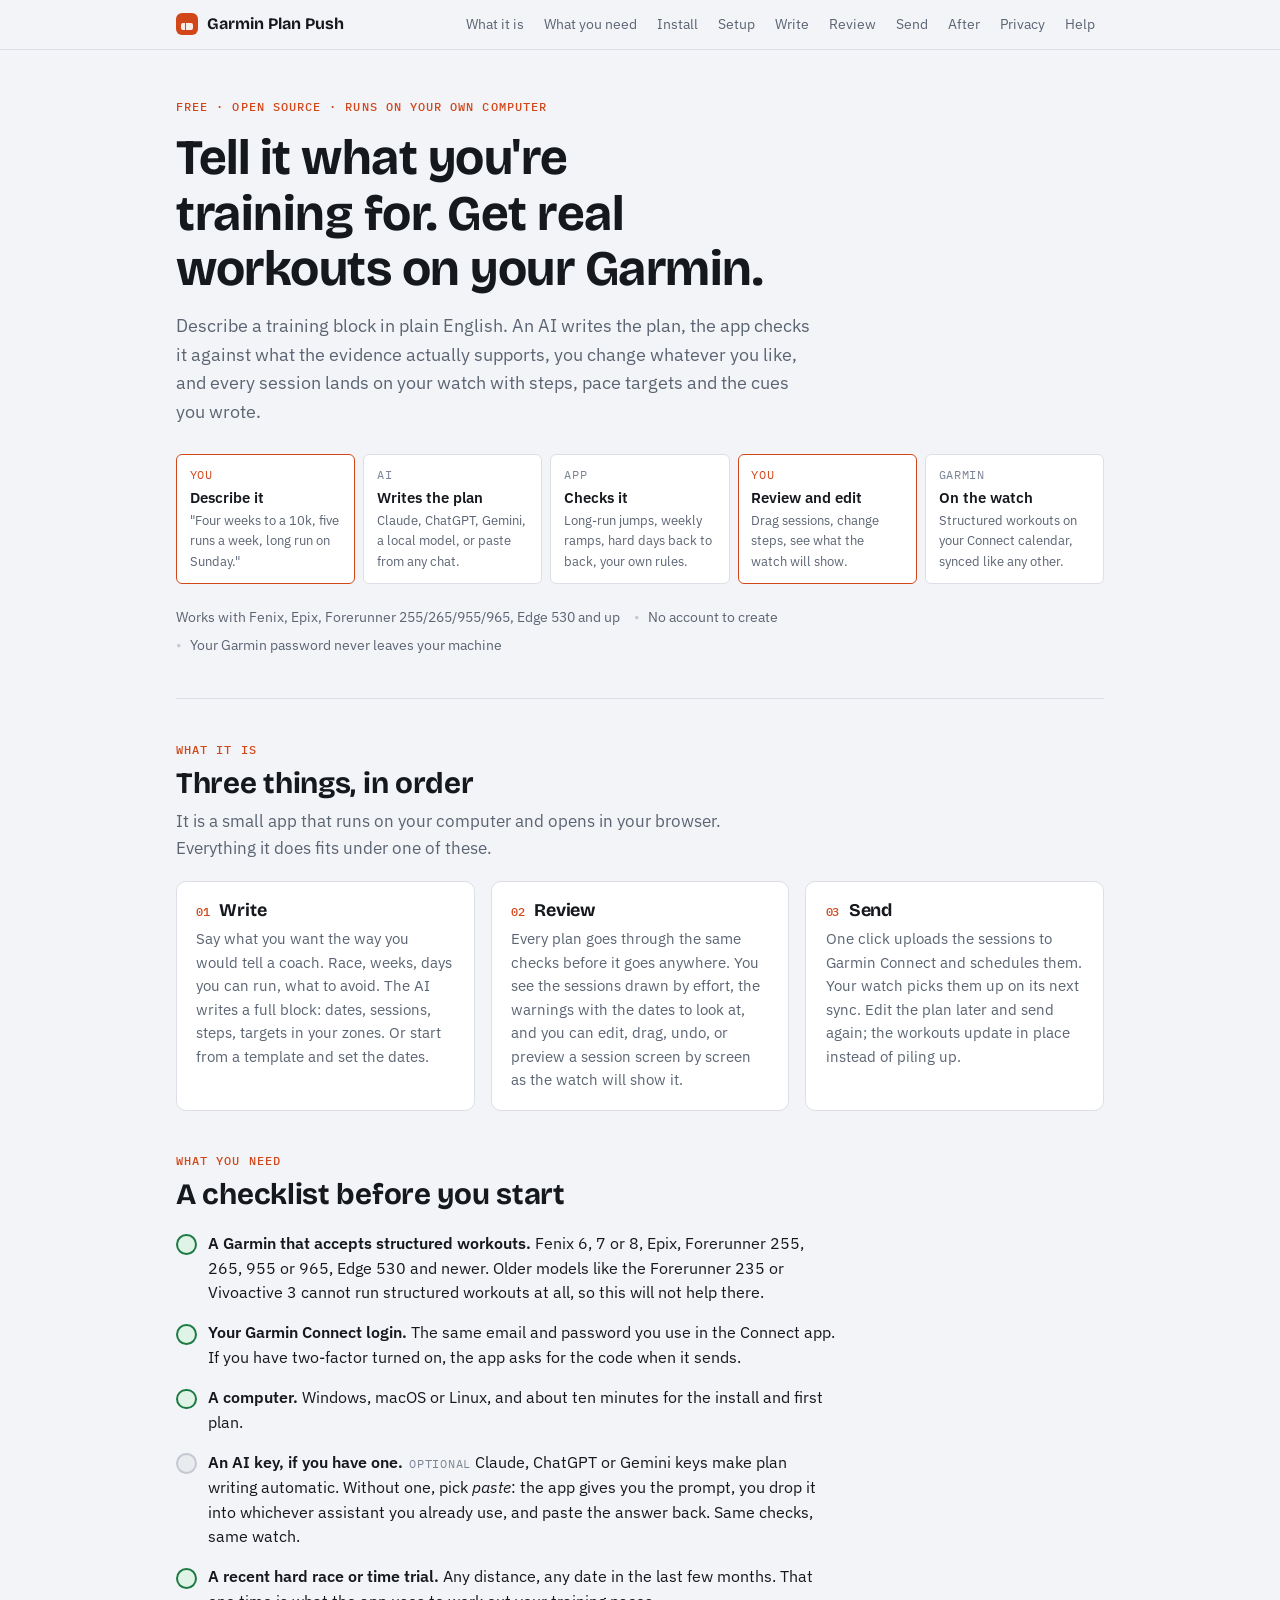
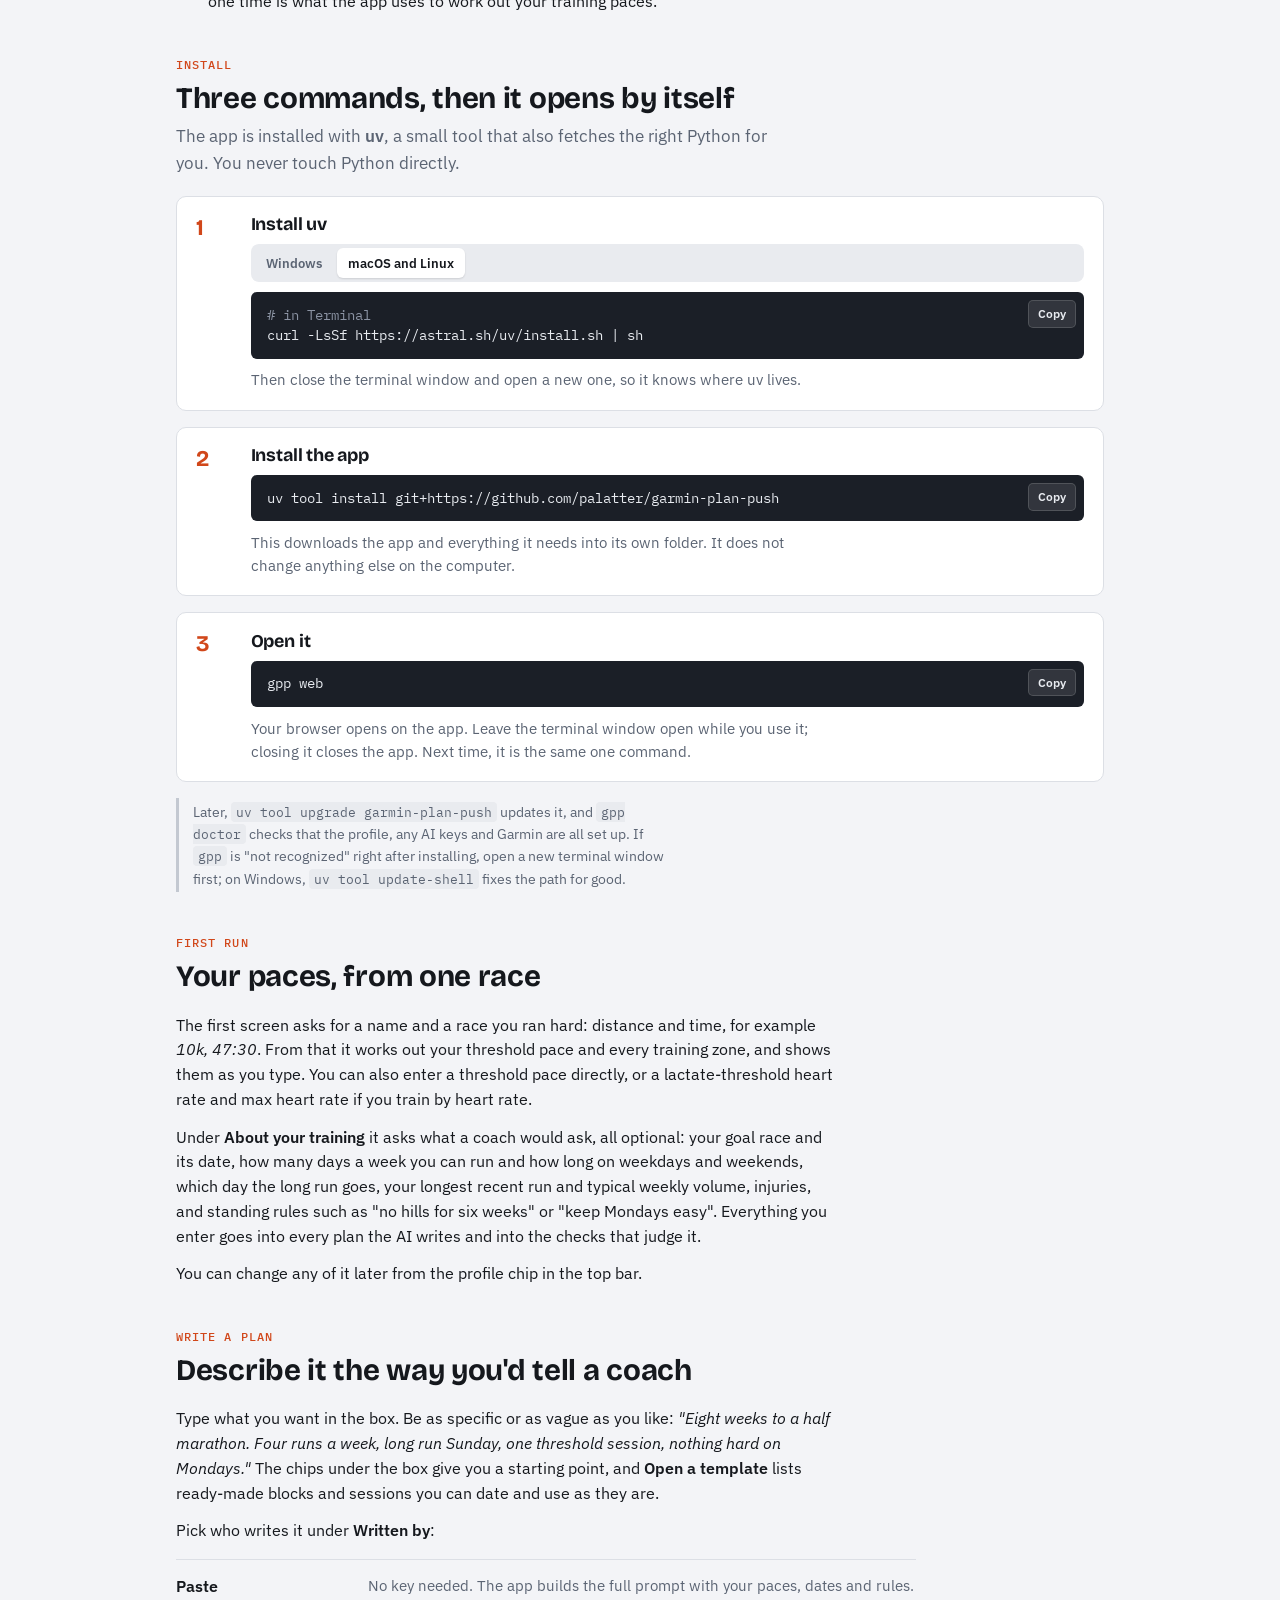
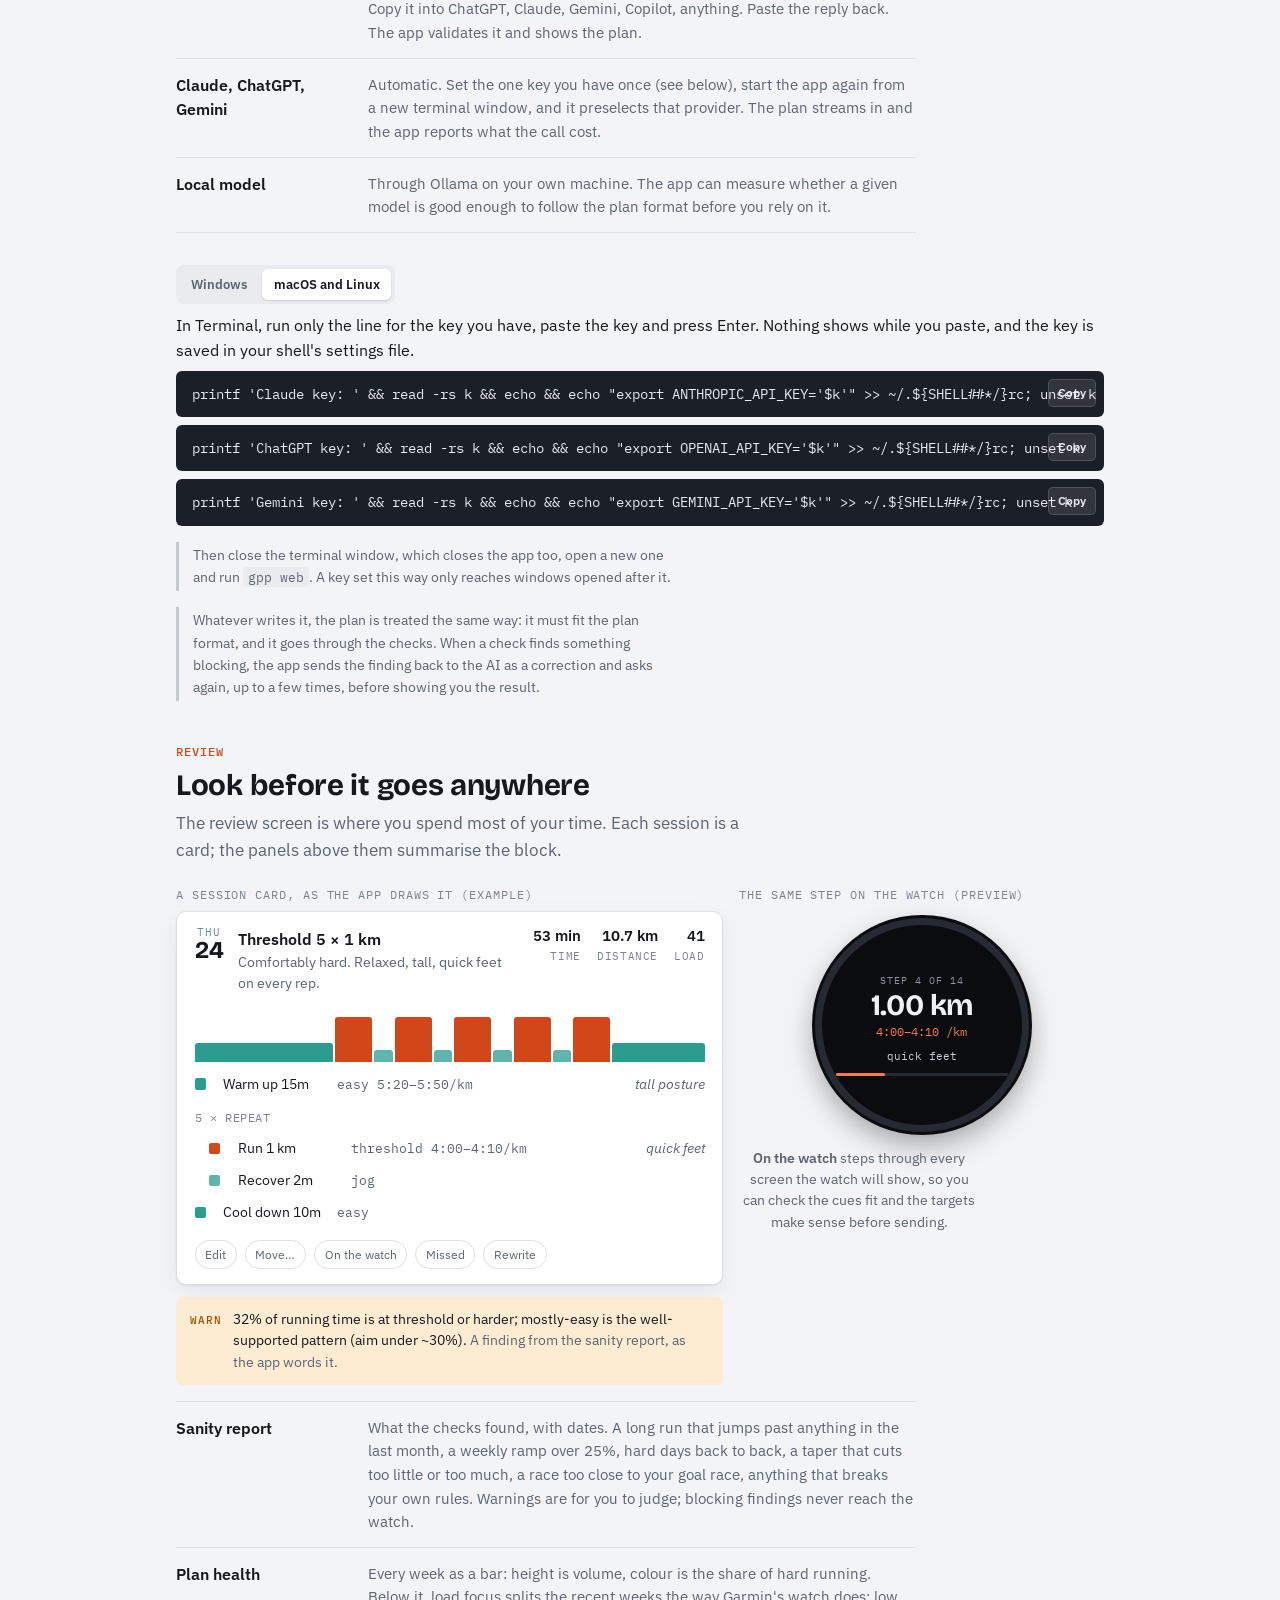
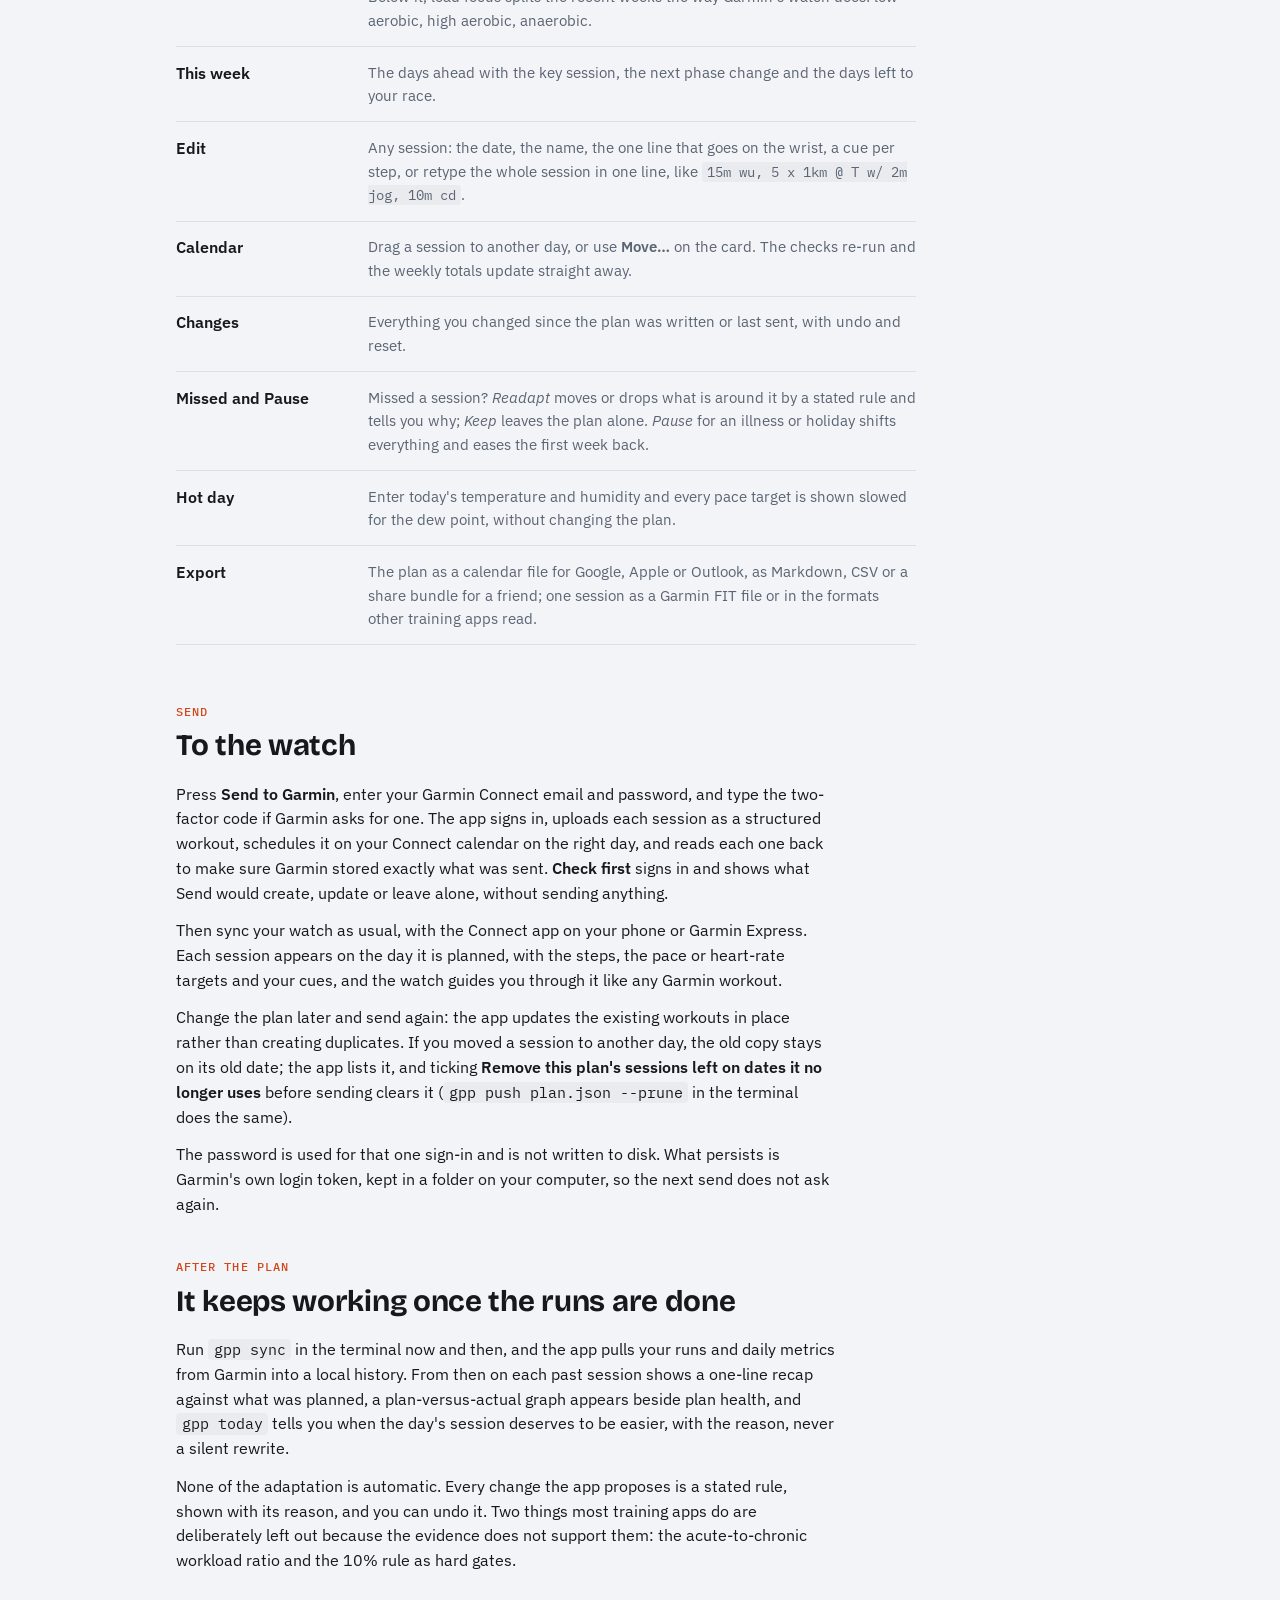
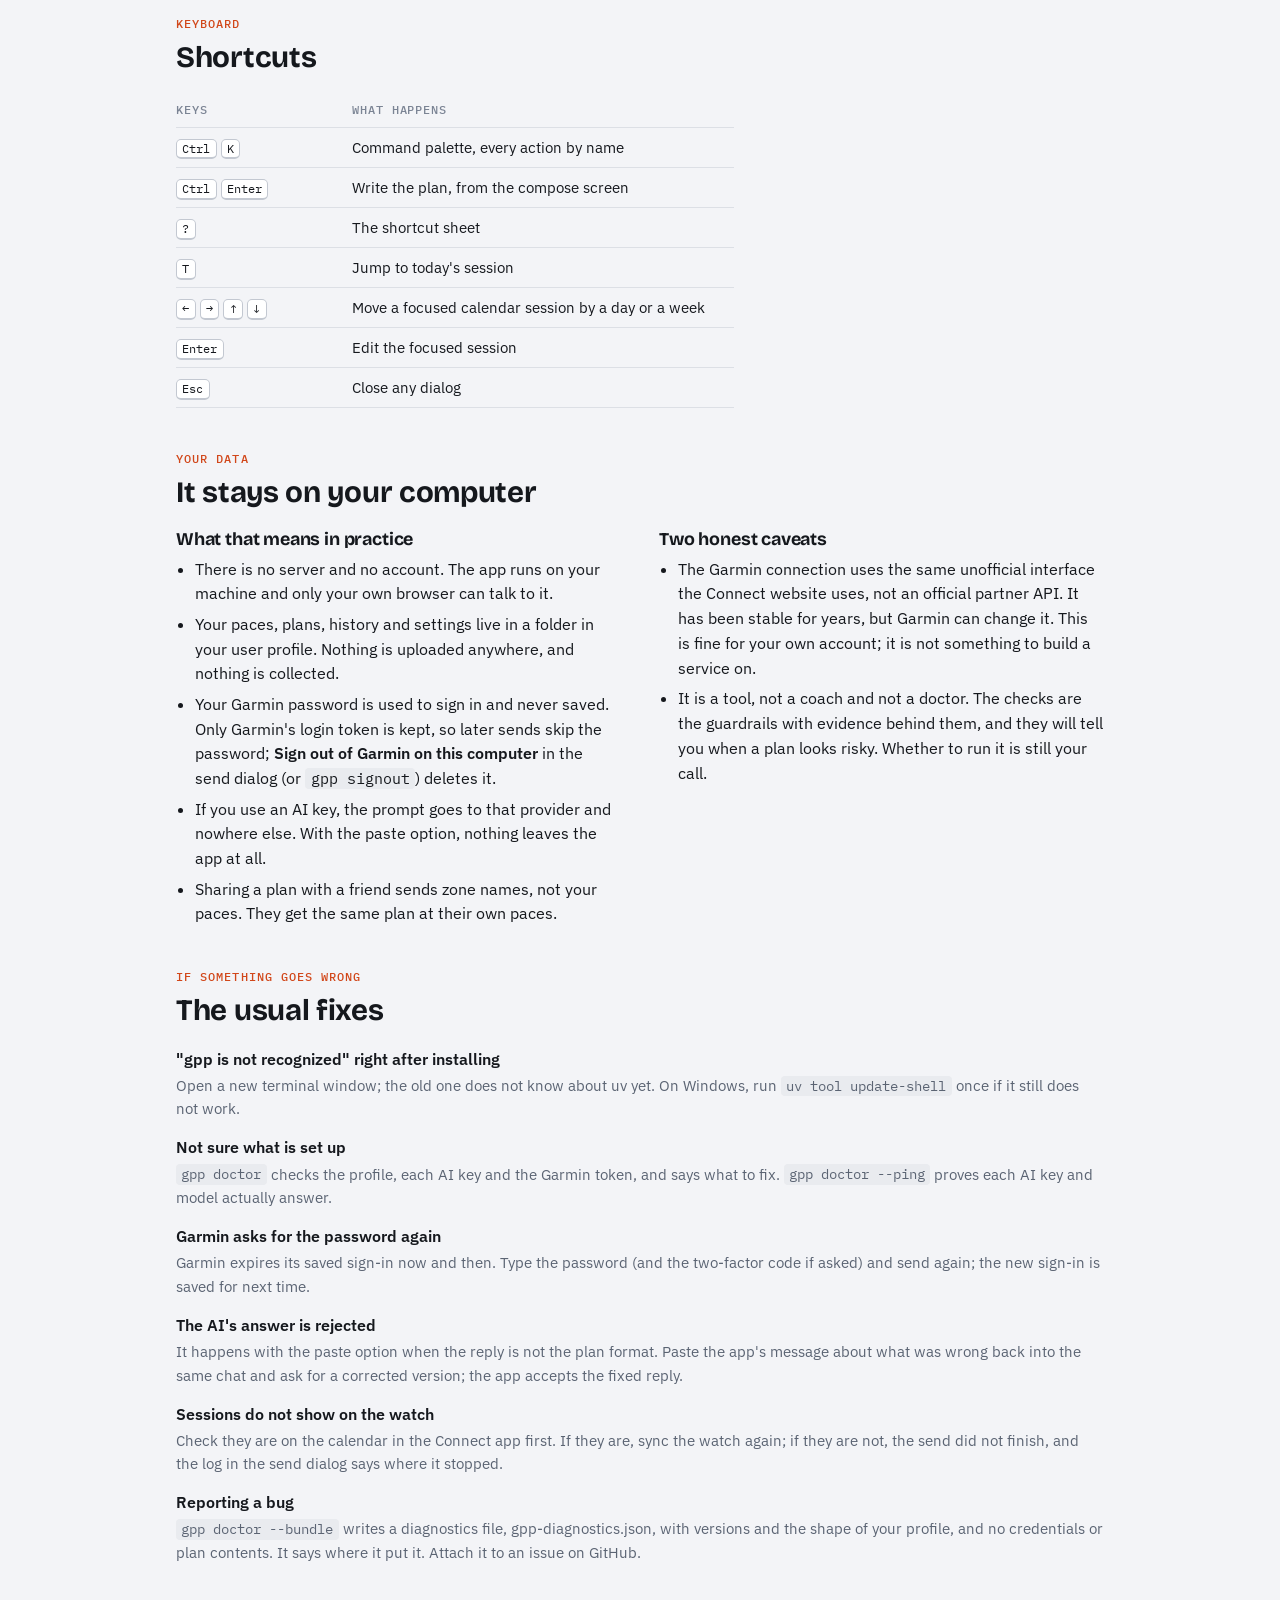
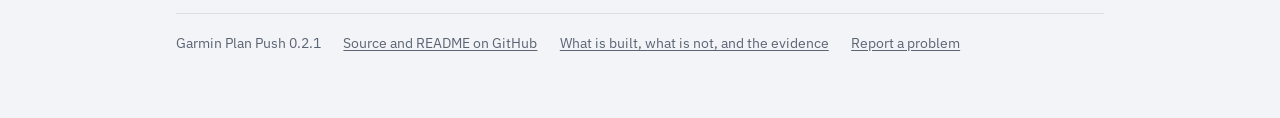
==== commit 6ccb9f54: "gpp doctor --bundle works as the guide gives it, with no file name The guide and README say `gpp doc" ====
--- a/docs/index.html
+++ b/docs/index.html
@@ -598,7 +598,7 @@
       <div><dt>Garmin asks for the password again</dt><dd>Garmin expires its saved sign-in now and then. Type the password (and the two-factor code if asked) and send again; the new sign-in is saved for next time.</dd></div>
       <div><dt>The AI's answer is rejected</dt><dd>It happens with the paste option when the reply is not the plan format. Paste the app's message about what was wrong back into the same chat and ask for a corrected version; the app accepts the fixed reply.</dd></div>
       <div><dt>Sessions do not show on the watch</dt><dd>Check they are on the calendar in the Connect app first. If they are, sync the watch again; if they are not, the send did not finish, and the log in the send dialog says where it stopped.</dd></div>
-      <div><dt>Reporting a bug</dt><dd><code>gpp doctor --bundle</code> writes a diagnostics file with versions and the shape of your profile, and no credentials or plan contents. Attach it to an issue on GitHub.</dd></div>
+      <div><dt>Reporting a bug</dt><dd><code>gpp doctor --bundle</code> writes a diagnostics file, gpp-diagnostics.json, with versions and the shape of your profile, and no credentials or plan contents. It says where it put it. Attach it to an issue on GitHub.</dd></div>
     </dl>
   </section>
 
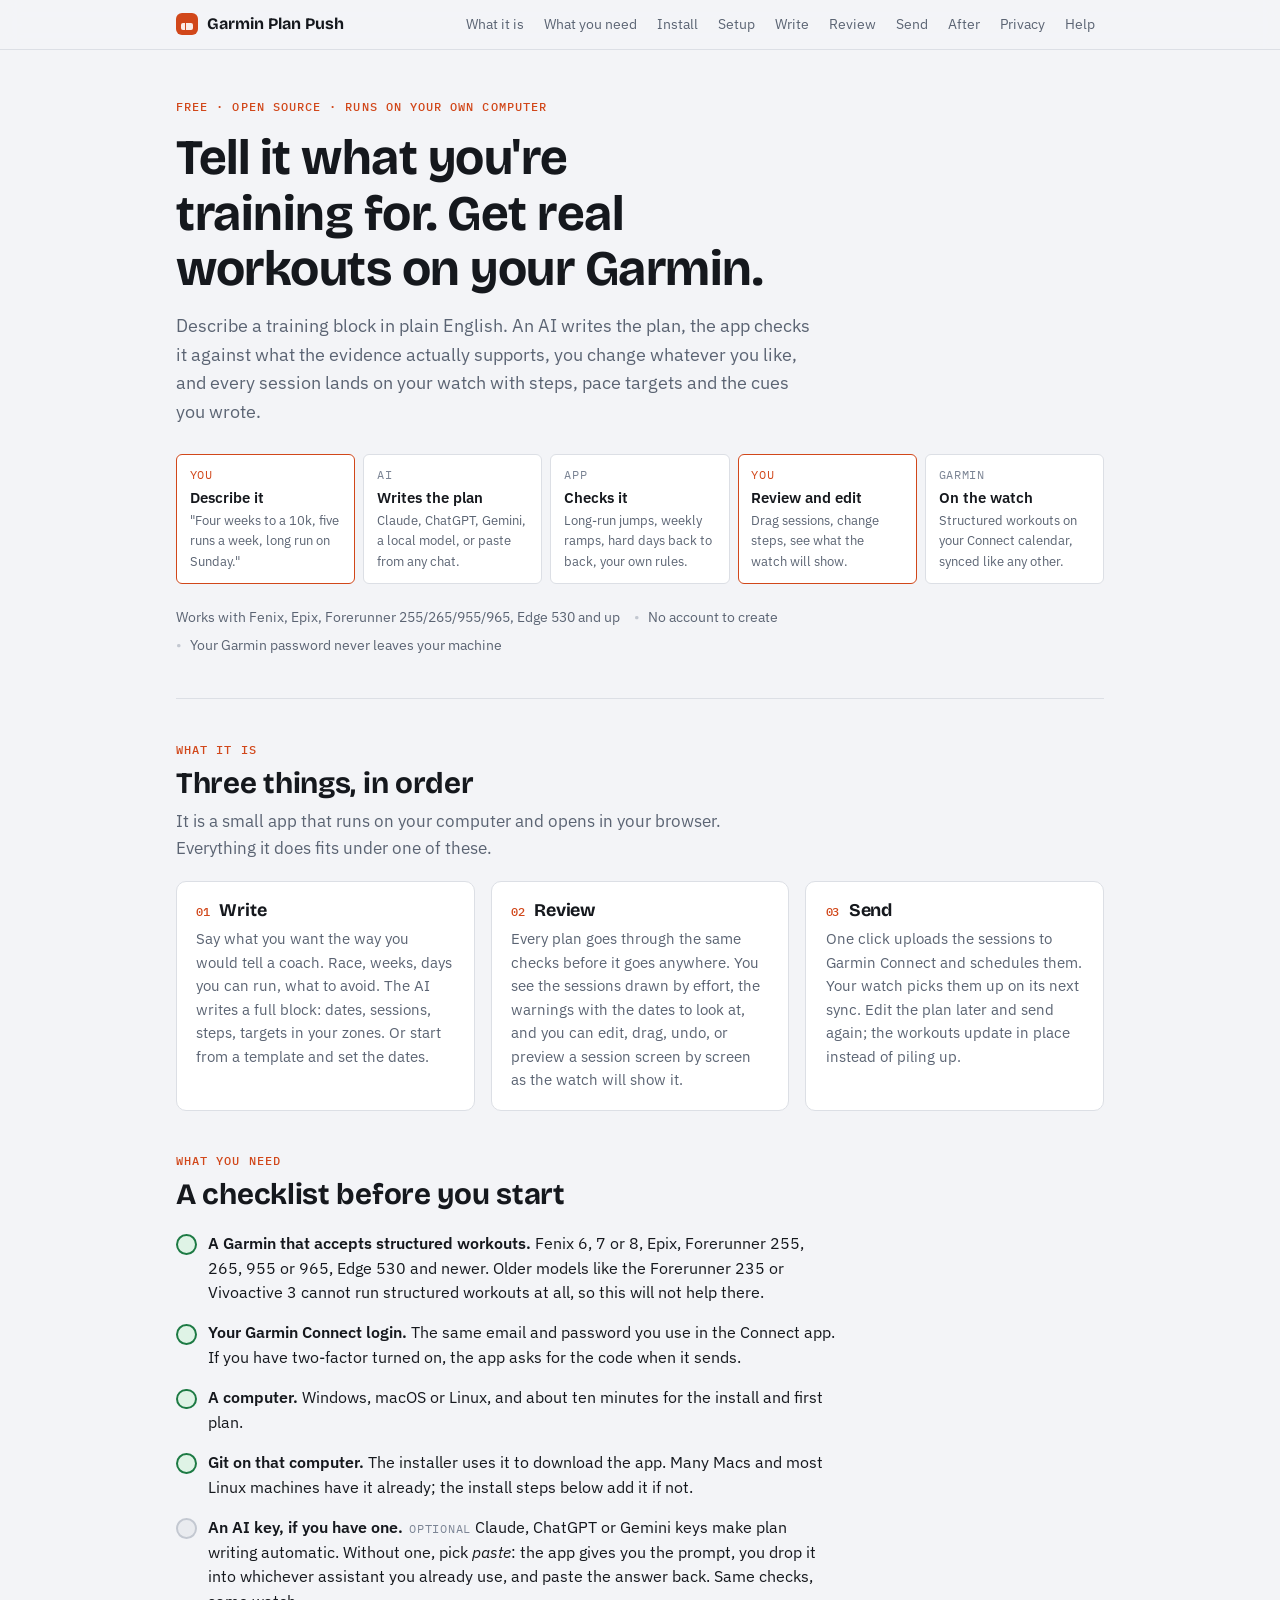
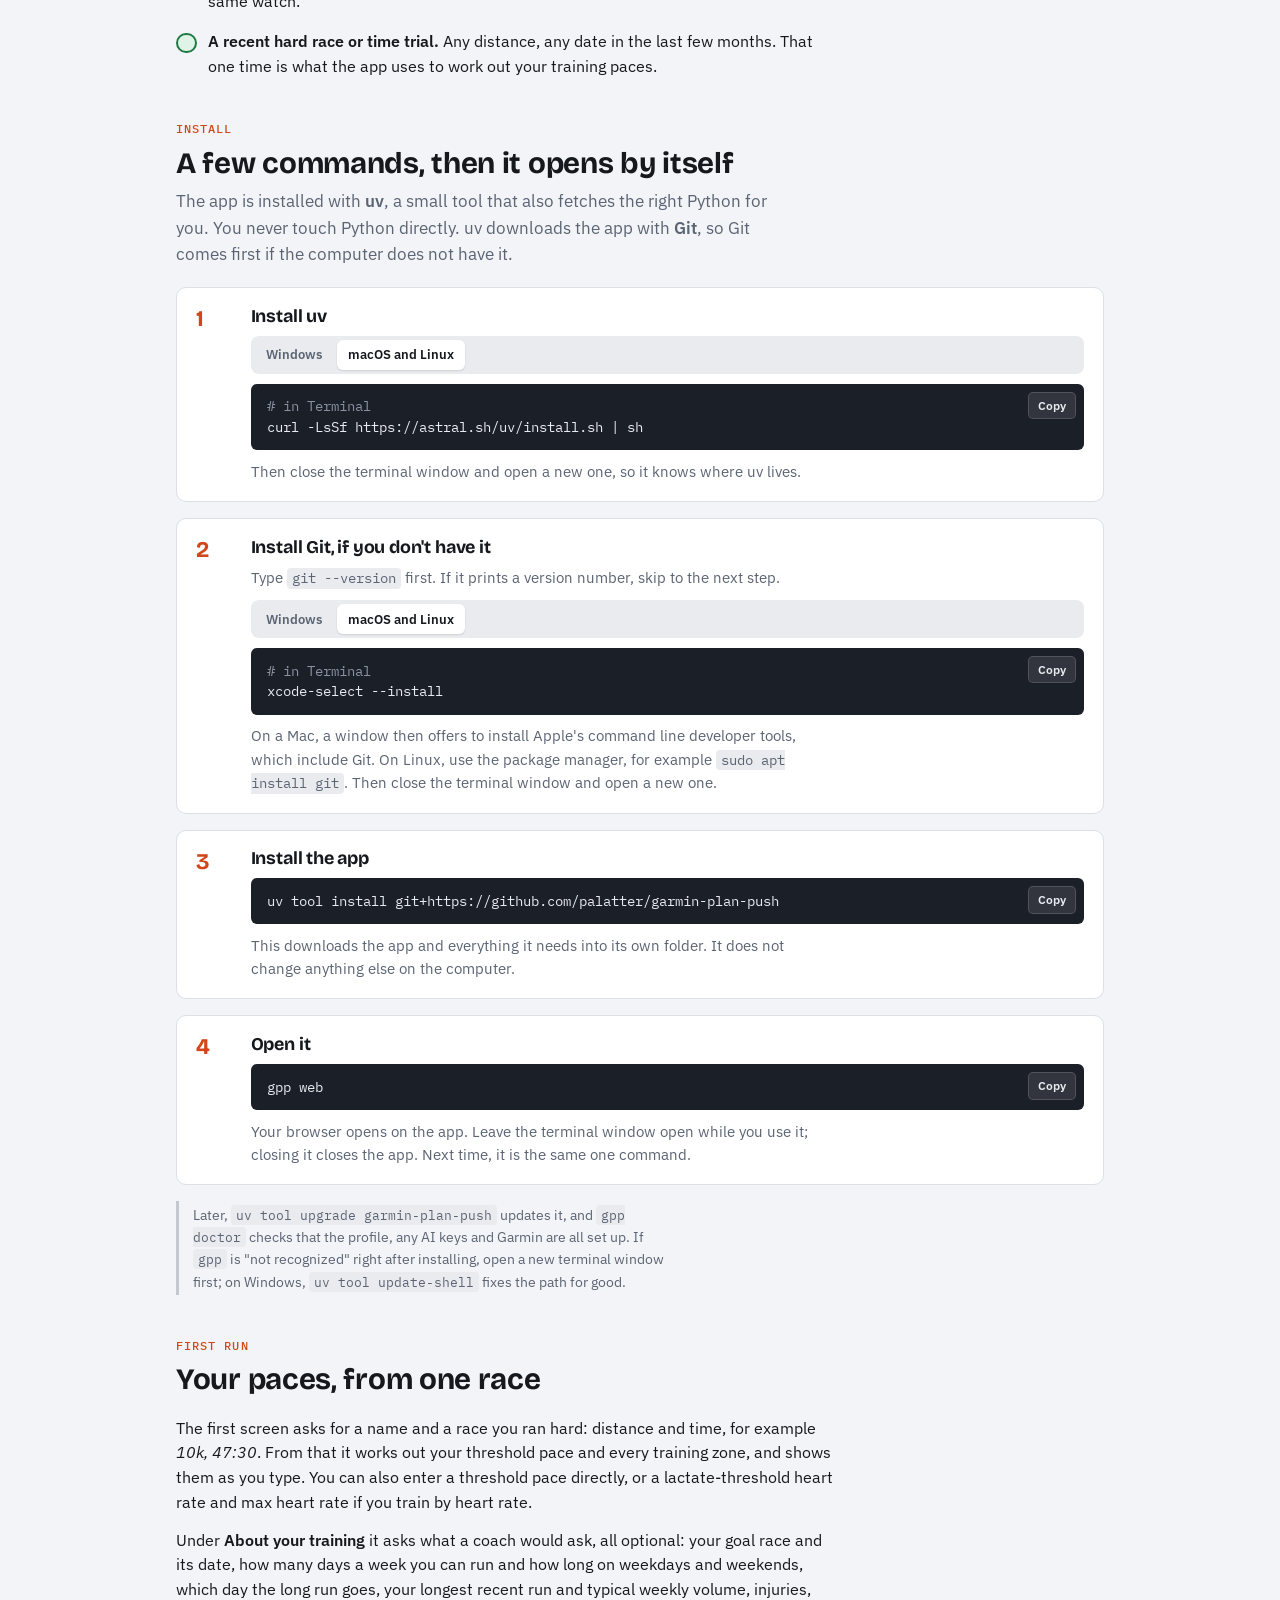
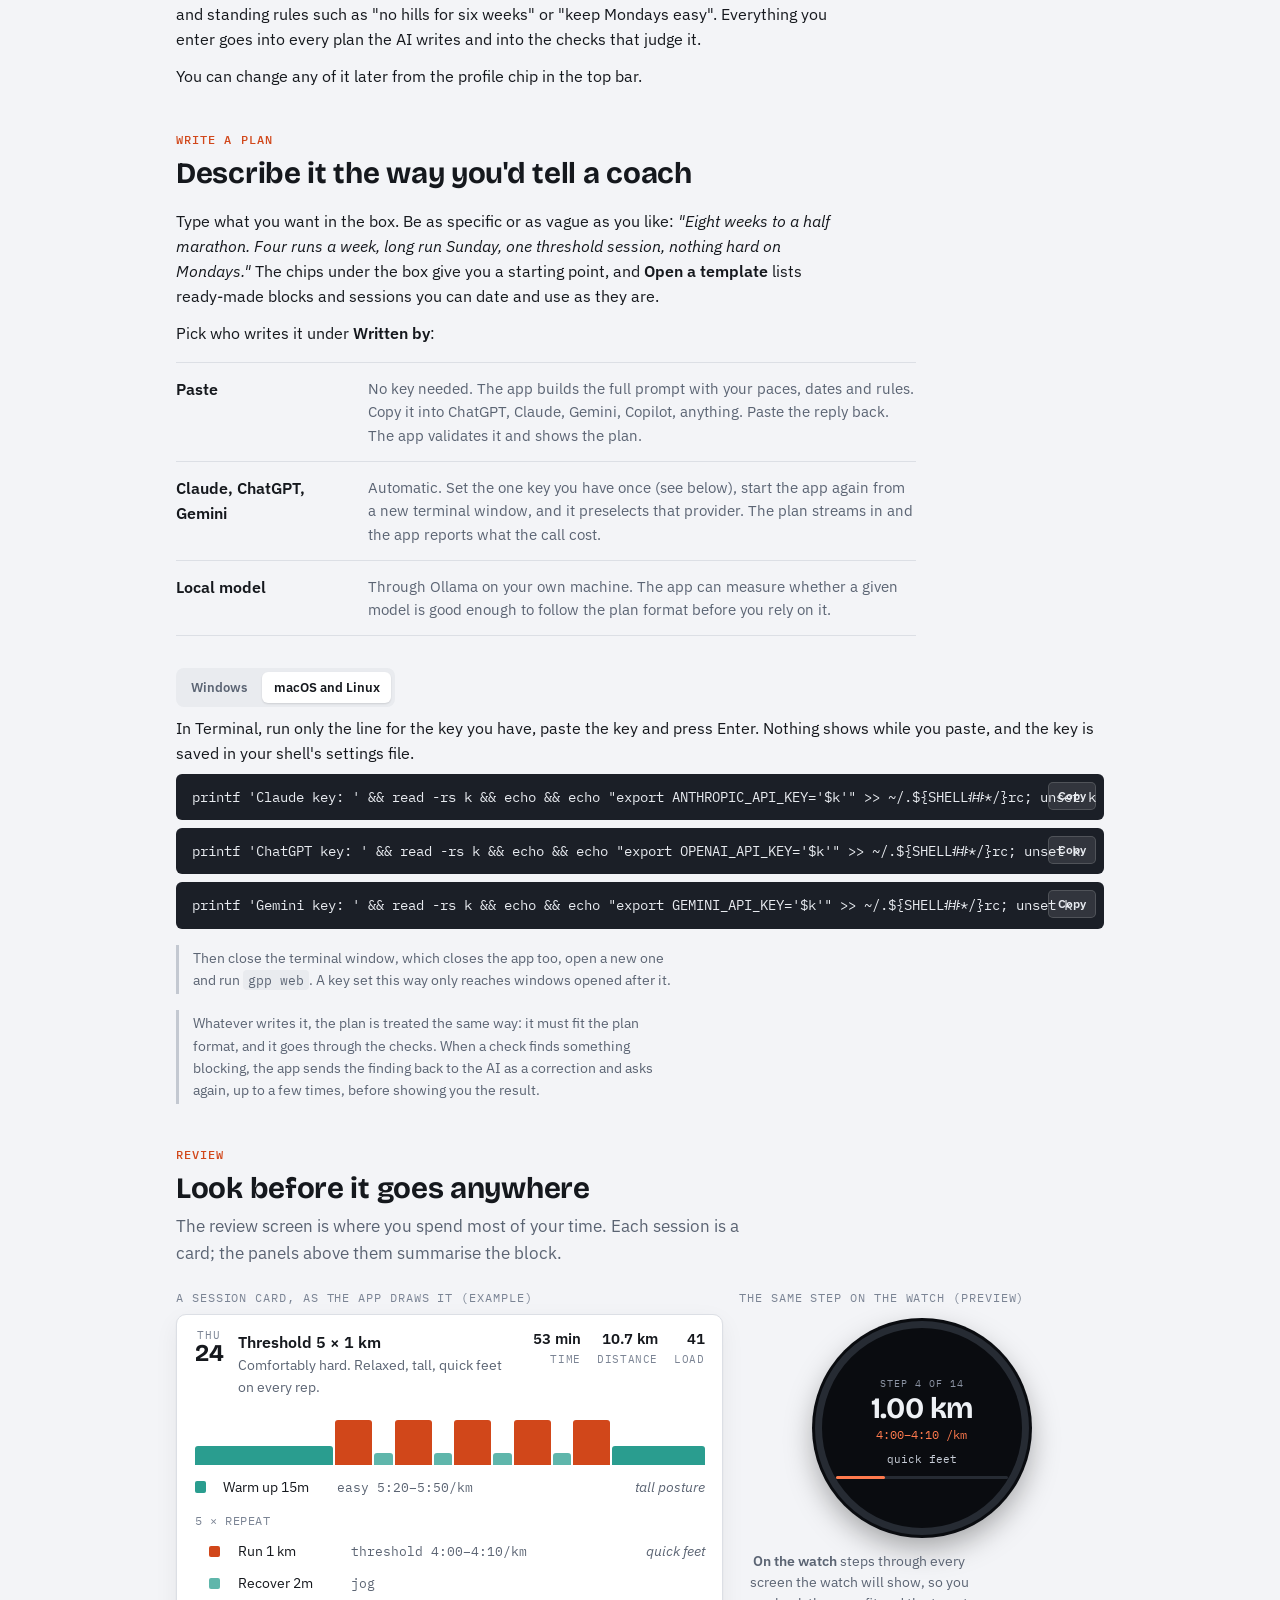
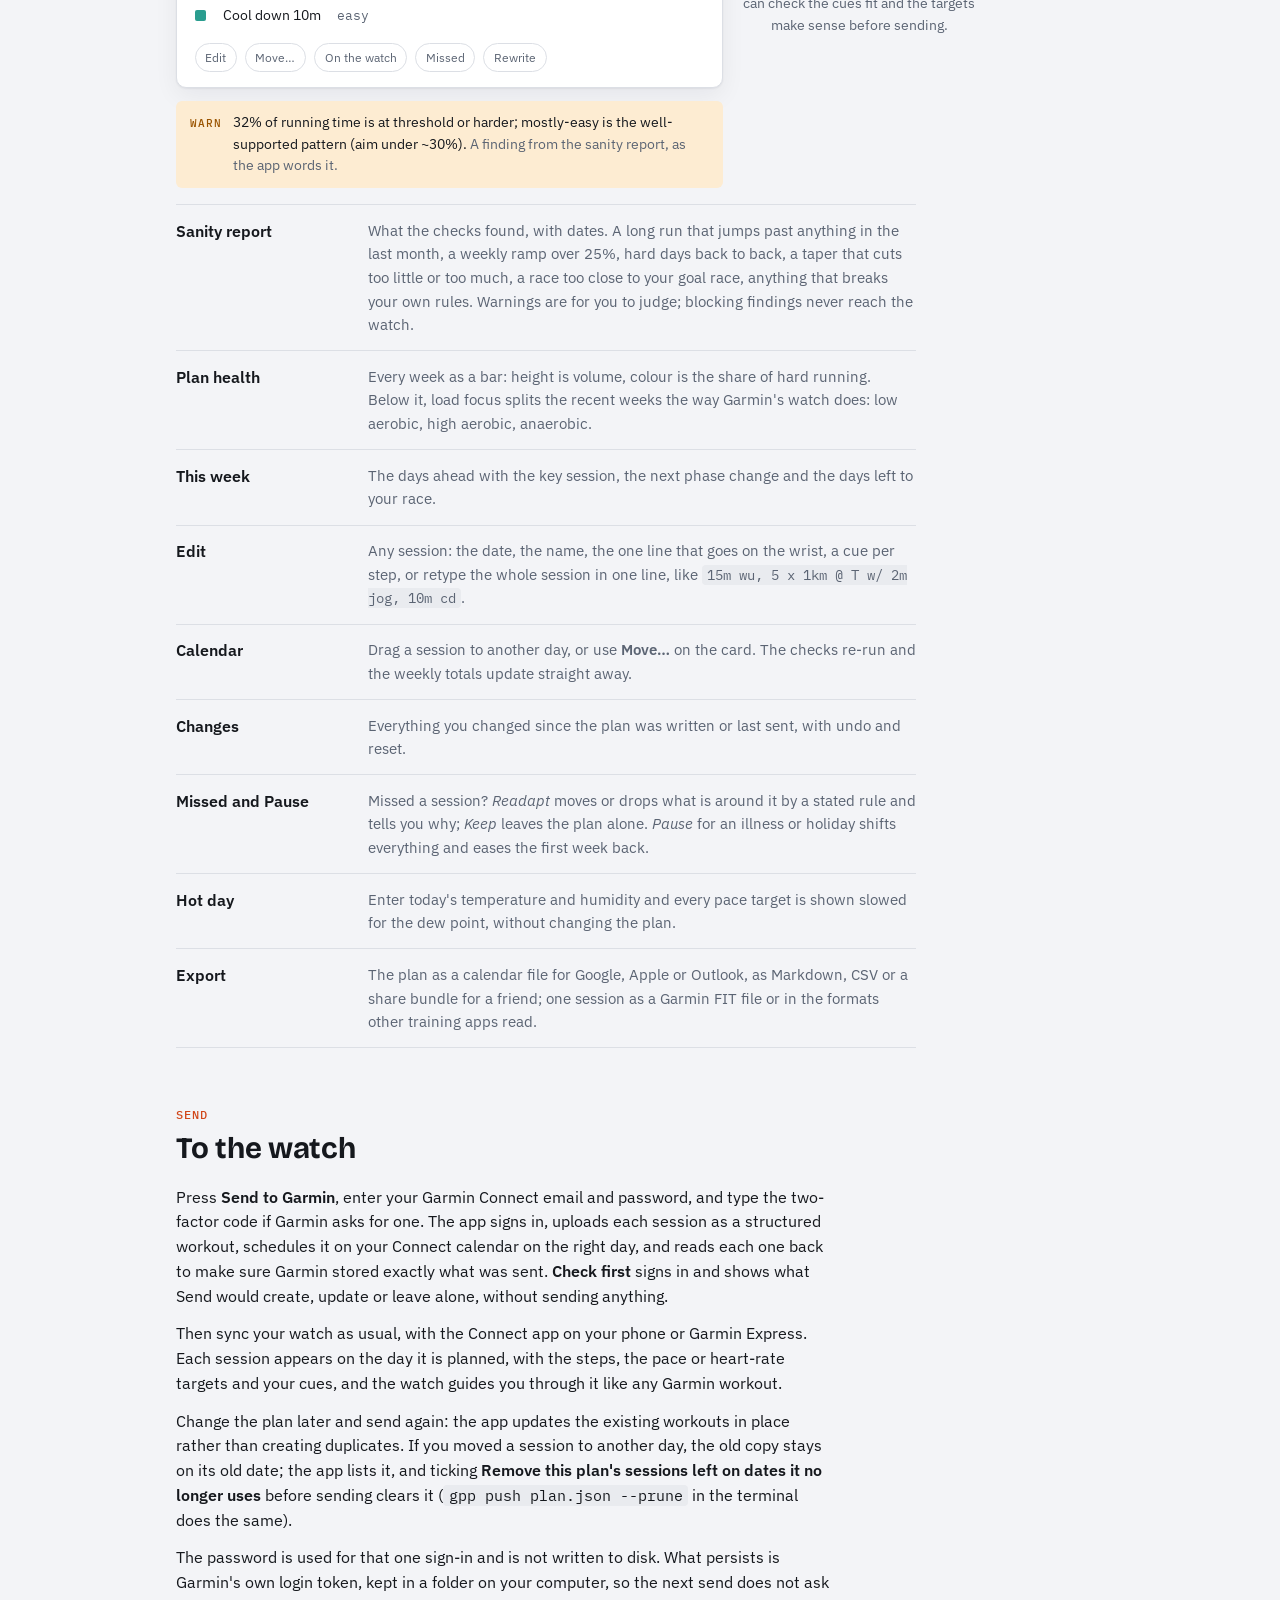
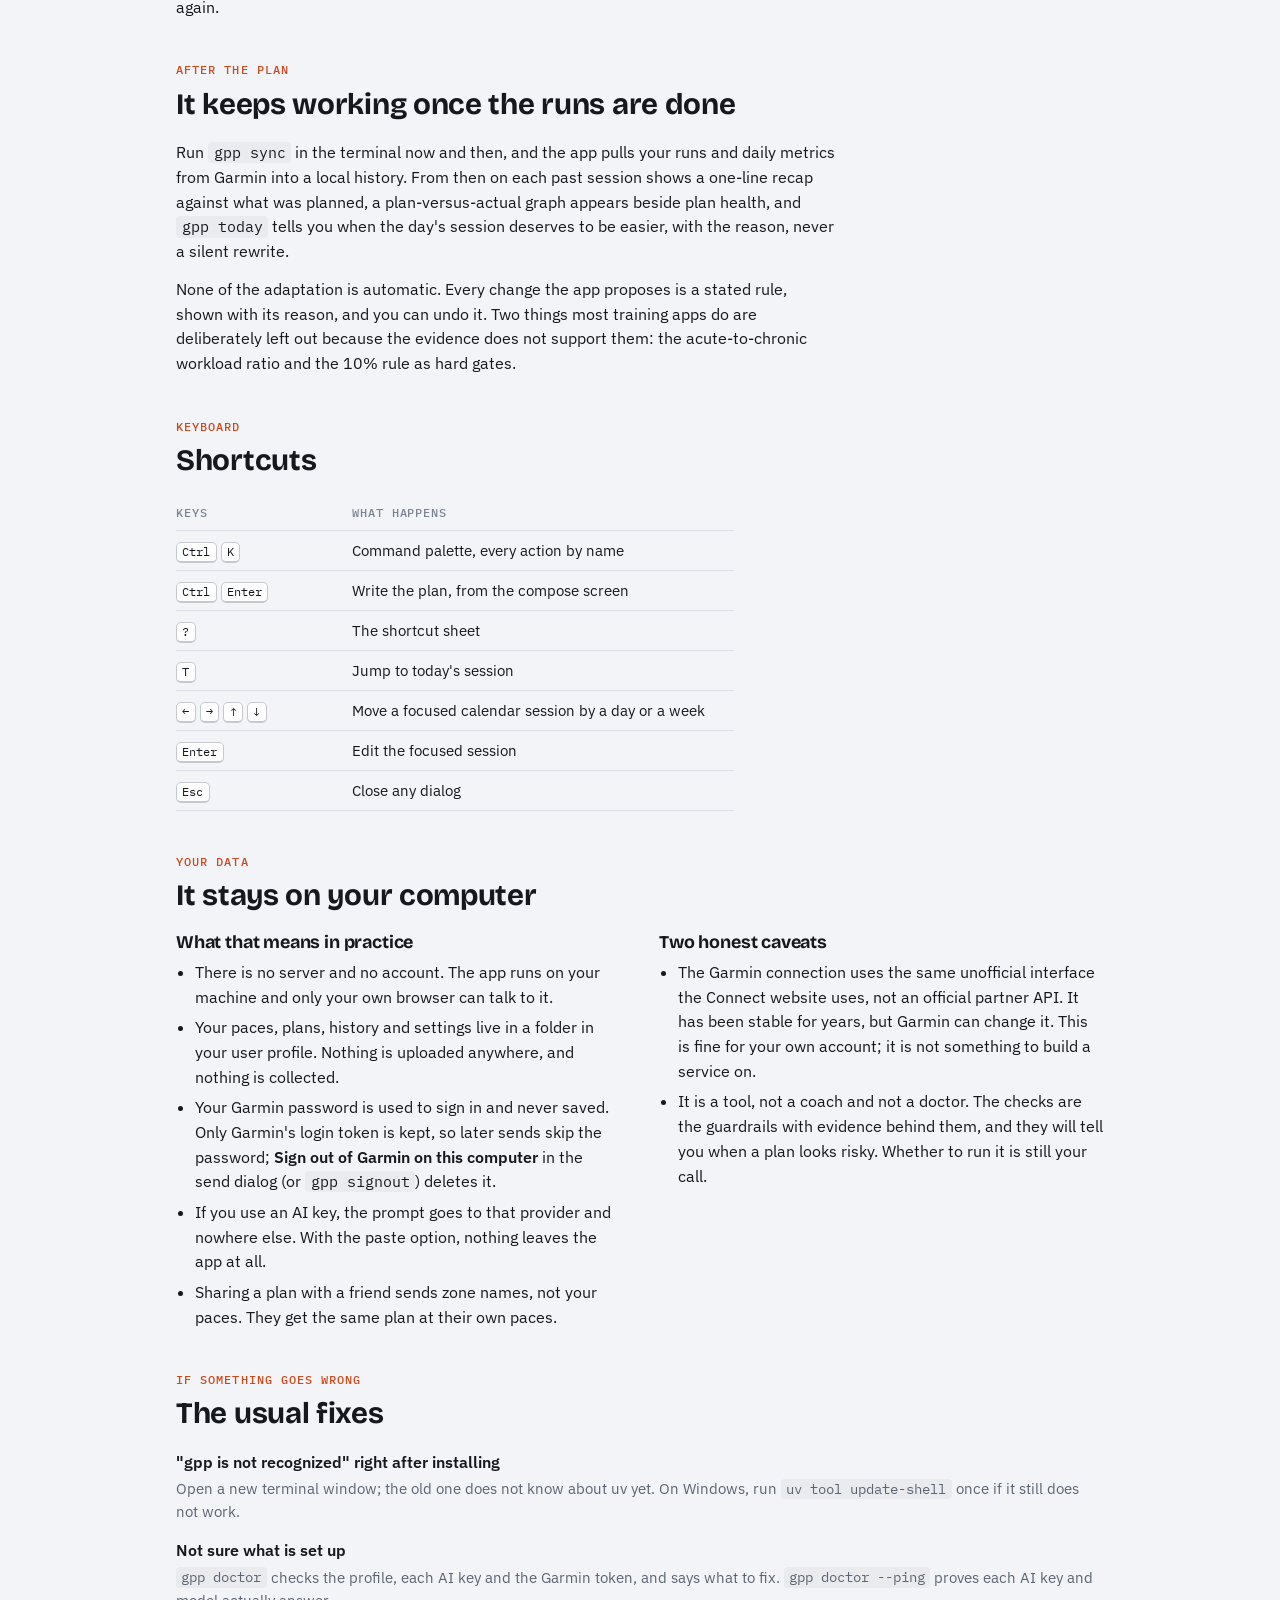
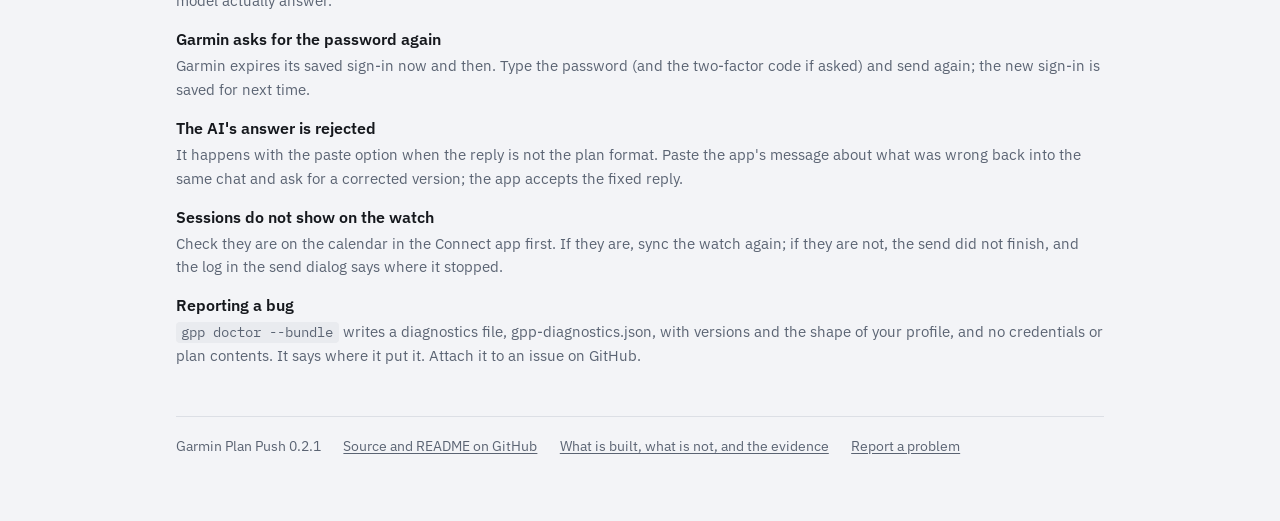
==== commit a1fd1afe: "Guide and README: install Git first if the computer lacks it `uv tool install git+https://...` runs " ====
--- a/docs/index.html
+++ b/docs/index.html
@@ -4,10 +4,10 @@
 <meta charset="utf-8">
 <meta name="viewport" content="width=device-width, initial-scale=1, viewport-fit=cover">
 <meta name="color-scheme" content="light dark">
-<meta name="description" content="What Garmin Plan Push is, how to install it in three commands, and how to write, review and send a training plan to a Garmin watch.">
+<meta name="description" content="What Garmin Plan Push is, how to install it, and how to write, review and send a training plan to a Garmin watch.">
 <meta name="theme-color" content="#d1471a">
 <meta property="og:title" content="Garmin Plan Push Guide">
-<meta property="og:description" content="What Garmin Plan Push is, how to install it in three commands, and how to write, review and send a training plan to a Garmin watch.">
+<meta property="og:description" content="What Garmin Plan Push is, how to install it, and how to write, review and send a training plan to a Garmin watch.">
 <meta property="og:url" content="https://palatter.github.io/garmin-plan-push/">
 <meta property="og:type" content="website">
 <link rel="icon" href="icon.svg" type="image/svg+xml">
@@ -360,6 +360,7 @@
       <li><span><strong>A Garmin that accepts structured workouts.</strong> Fenix 6, 7 or 8, Epix, Forerunner 255, 265, 955 or 965, Edge 530 and newer. Older models like the Forerunner 235 or Vivoactive 3 cannot run structured workouts at all, so this will not help there.</span></li>
       <li><span><strong>Your Garmin Connect login.</strong> The same email and password you use in the Connect app. If you have two-factor turned on, the app asks for the code when it sends.</span></li>
       <li><span><strong>A computer.</strong> Windows, macOS or Linux, and about ten minutes for the install and first plan.</span></li>
+      <li><span><strong>Git on that computer.</strong> The installer uses it to download the app. Many Macs and most Linux machines have it already; the install steps below add it if not.</span></li>
       <li class="opt"><span><strong>An AI key, if you have one.</strong><span class="tag">optional</span> Claude, ChatGPT or Gemini keys make plan writing automatic. Without one, pick <em>paste</em>: the app gives you the prompt, you drop it into whichever assistant you already use, and paste the answer back. Same checks, same watch.</span></li>
       <li><span><strong>A recent hard race or time trial.</strong> Any distance, any date in the last few months. That one time is what the app uses to work out your training paces.</span></li>
     </ul>
@@ -368,8 +369,8 @@
   <section id="install">
     <header>
       <span class="eyebrow">Install</span>
-      <h2>Three commands, then it opens by itself</h2>
-      <p class="lede">The app is installed with <strong>uv</strong>, a small tool that also fetches the right Python for you. You never touch Python directly.</p>
+      <h2>A few commands, then it opens by itself</h2>
+      <p class="lede">The app is installed with <strong>uv</strong>, a small tool that also fetches the right Python for you. You never touch Python directly. uv downloads the app with <strong>Git</strong>, so Git comes first if the computer does not have it.</p>
     </header>
     <div class="steps">
       <div class="step">
@@ -384,6 +385,21 @@
           <div class="cmd" id="cmd-mac" role="tabpanel" aria-labelledby="tab-mac" hidden><pre><span class="c"># in Terminal</span>
 curl -LsSf https://astral.sh/uv/install.sh | sh</pre><button type="button" class="copy" aria-label="Copy the uv install command">Copy</button></div>
           <p>Then close the terminal window and open a new one, so it knows where uv lives.</p>
+        </div>
+      </div>
+      <div class="step">
+        <div class="step-body">
+          <h3>Install Git, if you don't have it</h3>
+          <p>Type <code>git --version</code> first. If it prints a version number, skip to the next step.</p>
+          <div class="tabs" role="tablist" aria-label="Operating system">
+            <button type="button" role="tab" id="tab-git-win" aria-selected="true" aria-controls="git-win" data-os="win">Windows</button>
+            <button type="button" role="tab" id="tab-git-mac" aria-selected="false" aria-controls="git-mac" data-os="mac">macOS and Linux</button>
+          </div>
+          <div class="cmd" id="git-win" role="tabpanel" aria-labelledby="tab-git-win"><pre><span class="c"># in PowerShell</span>
+winget install --id Git.Git -e --source winget</pre><button type="button" class="copy" aria-label="Copy the Git install command">Copy</button></div>
+          <div class="cmd" id="git-mac" role="tabpanel" aria-labelledby="tab-git-mac" hidden><pre><span class="c"># in Terminal</span>
+xcode-select --install</pre><button type="button" class="copy" aria-label="Copy the Git install command">Copy</button></div>
+          <p>On a Mac, a window then offers to install Apple's command line developer tools, which include Git. On Linux, use the package manager, for example <code>sudo apt install git</code>. Then close the terminal window and open a new one.</p>
         </div>
       </div>
       <div class="step">
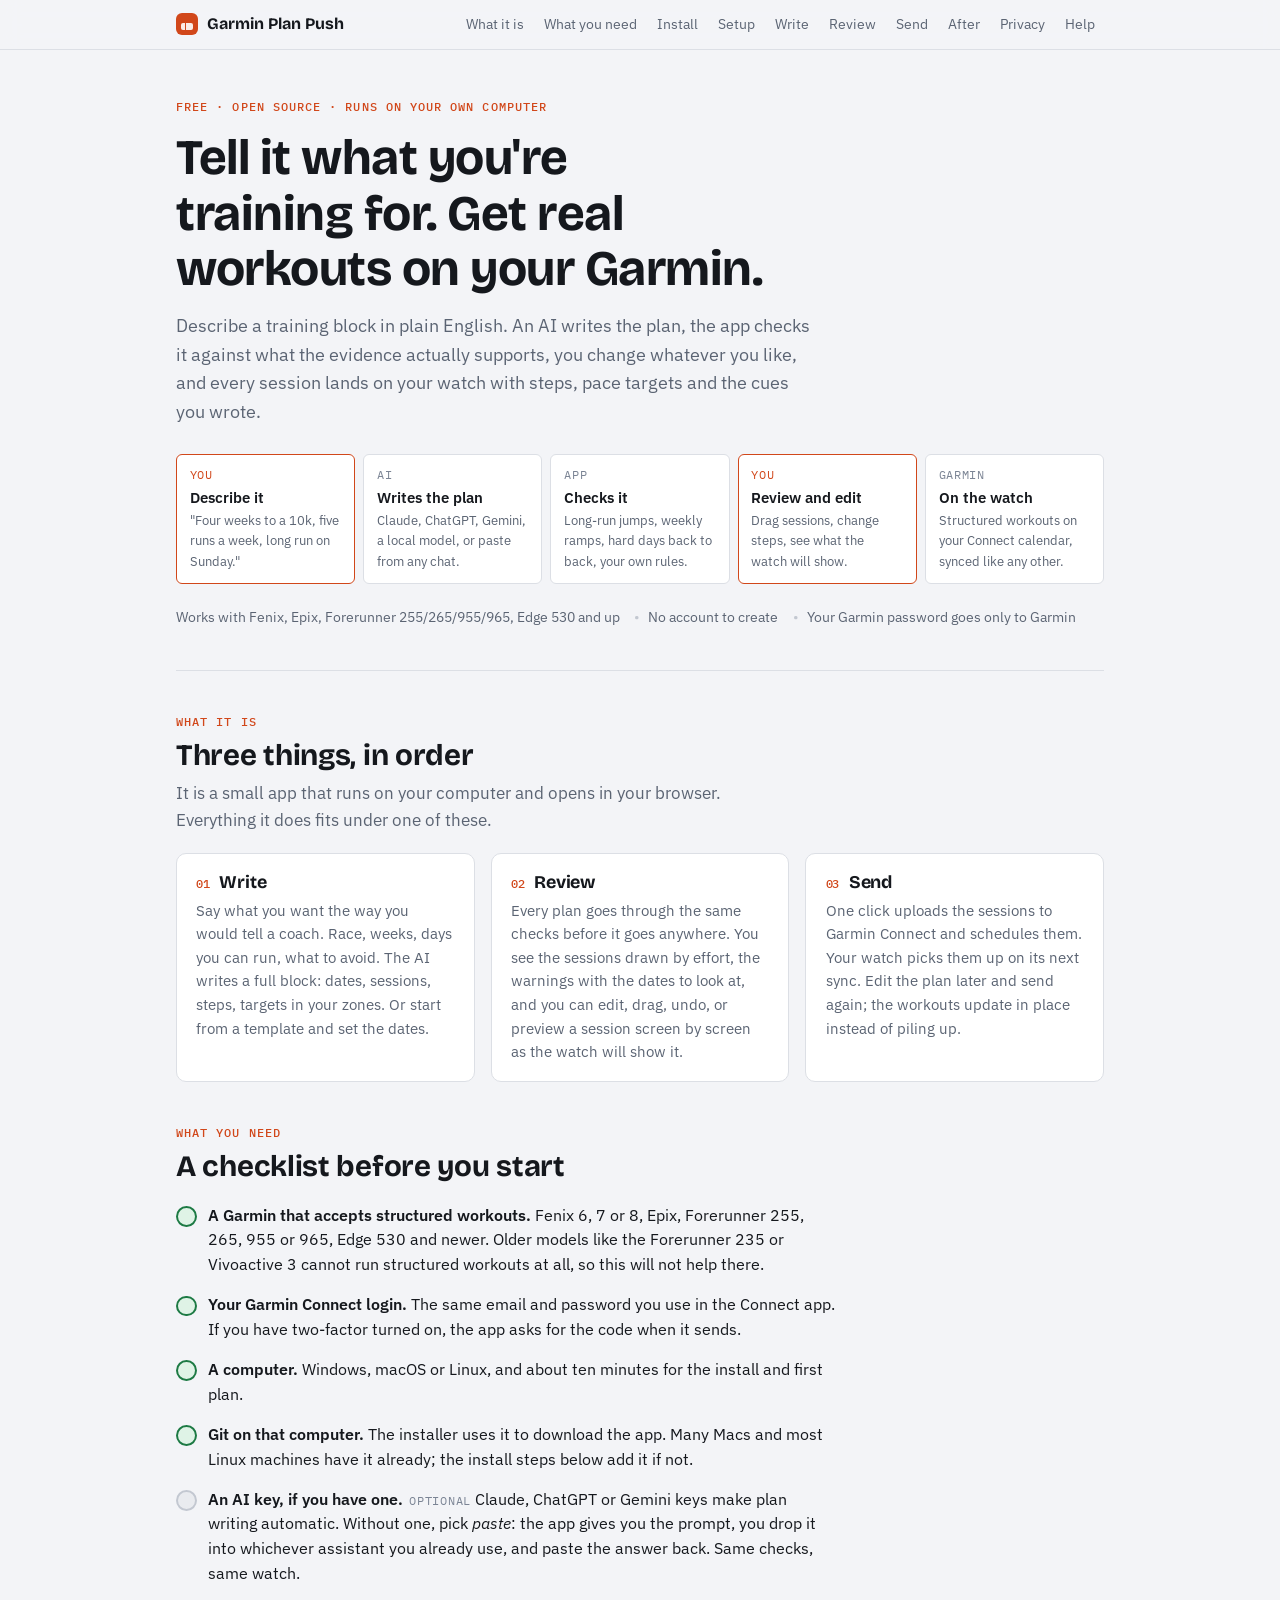
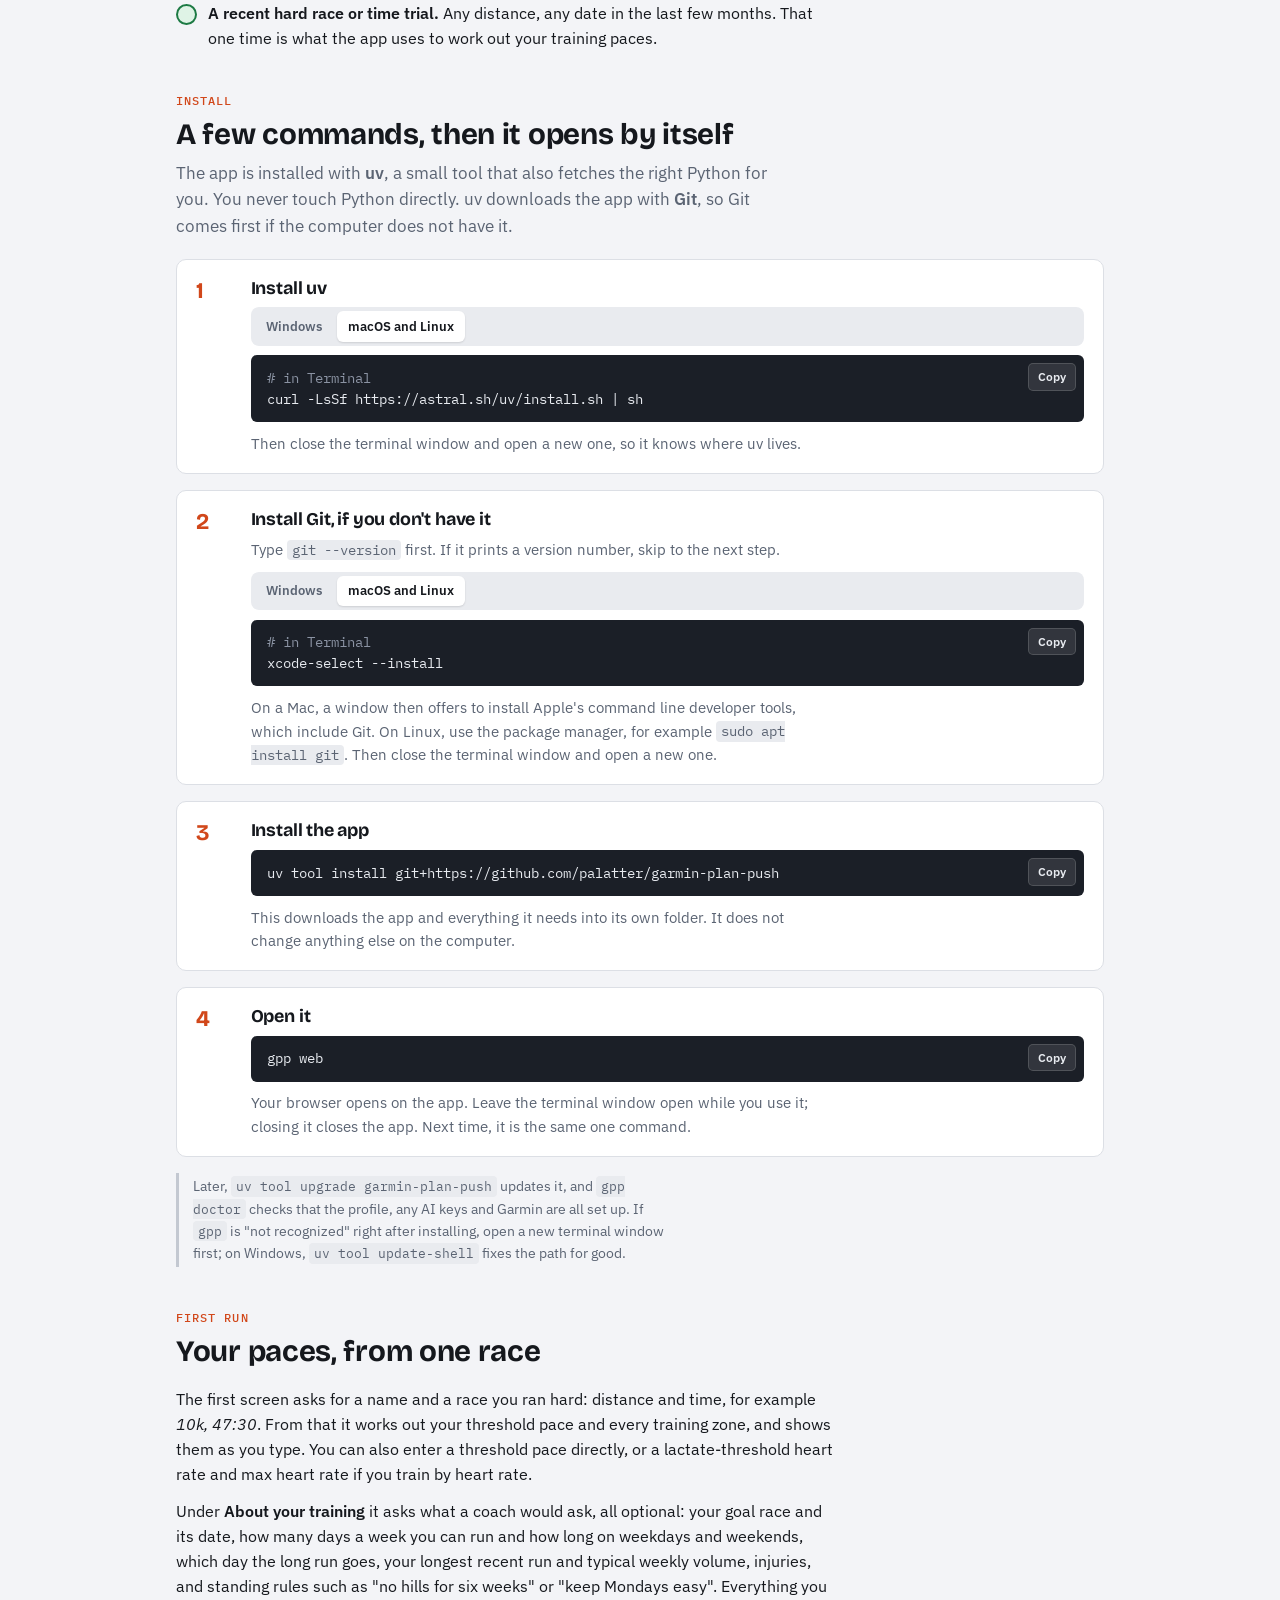
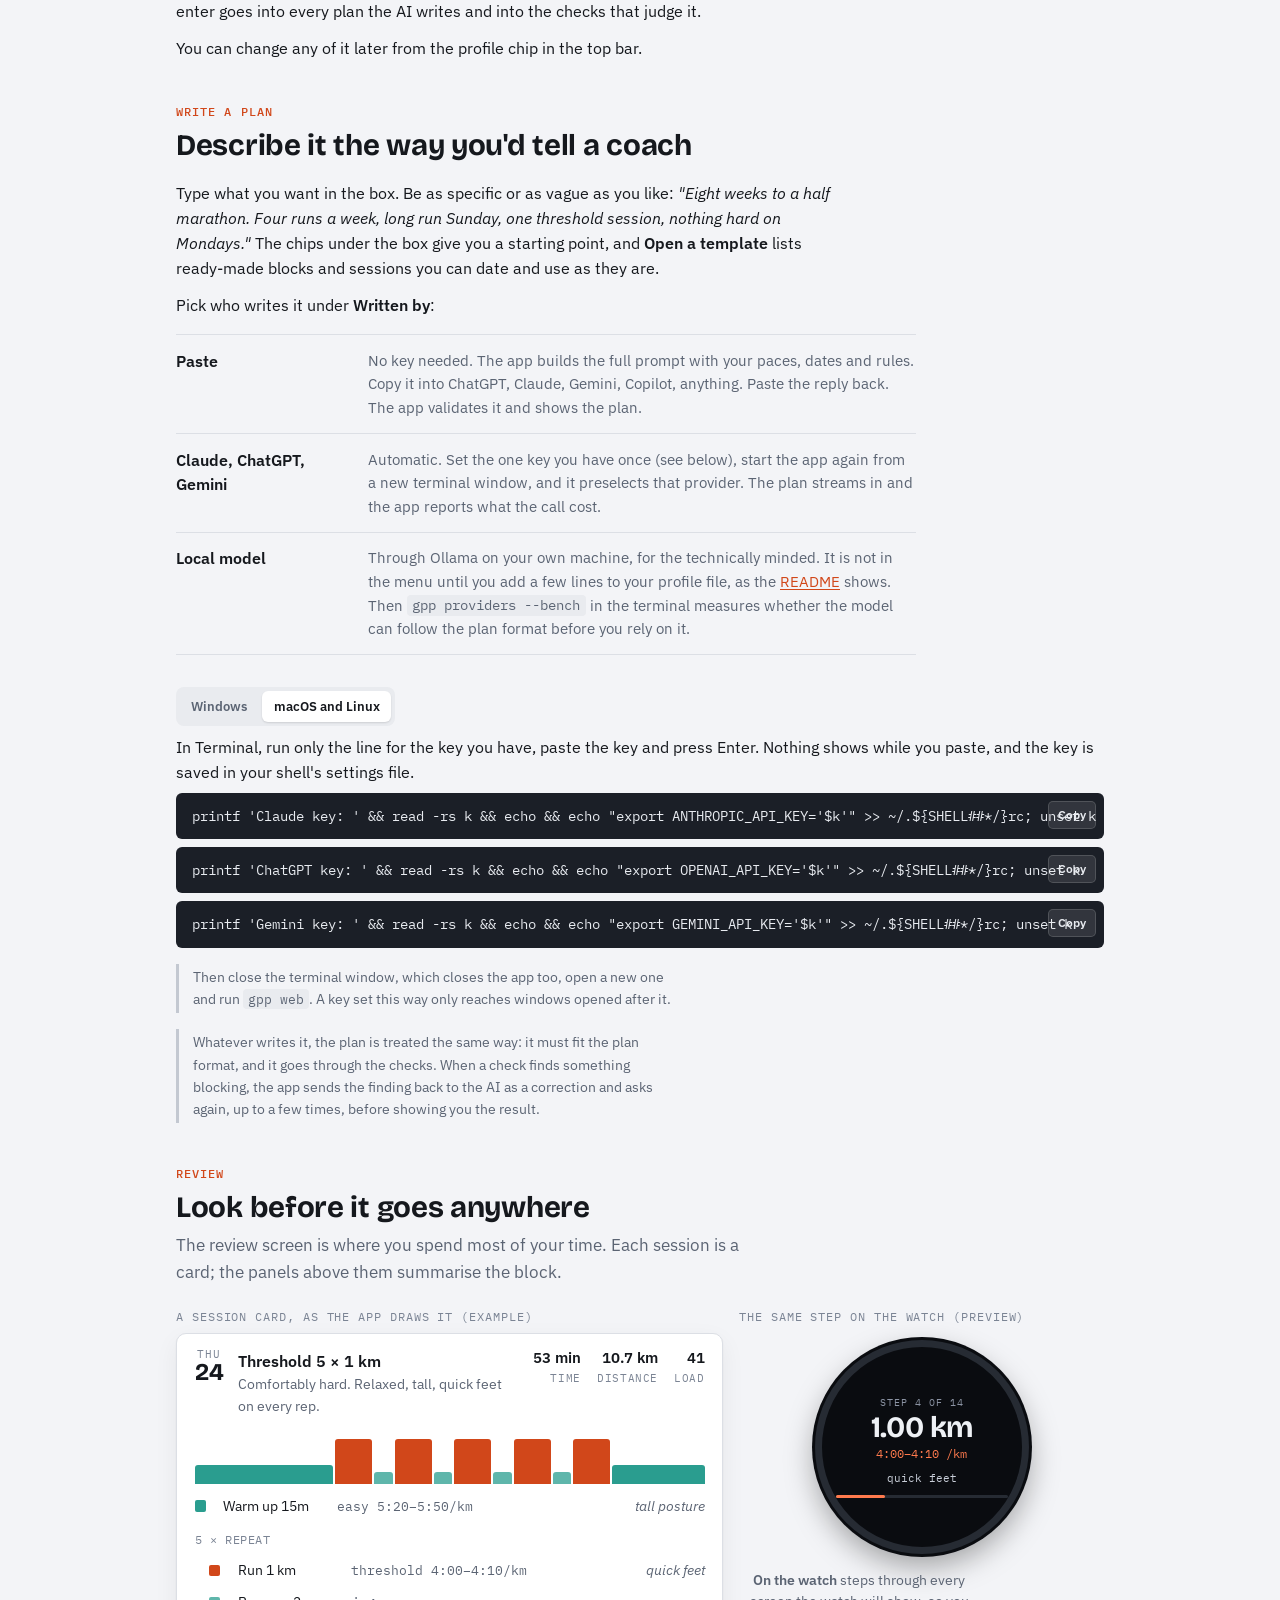
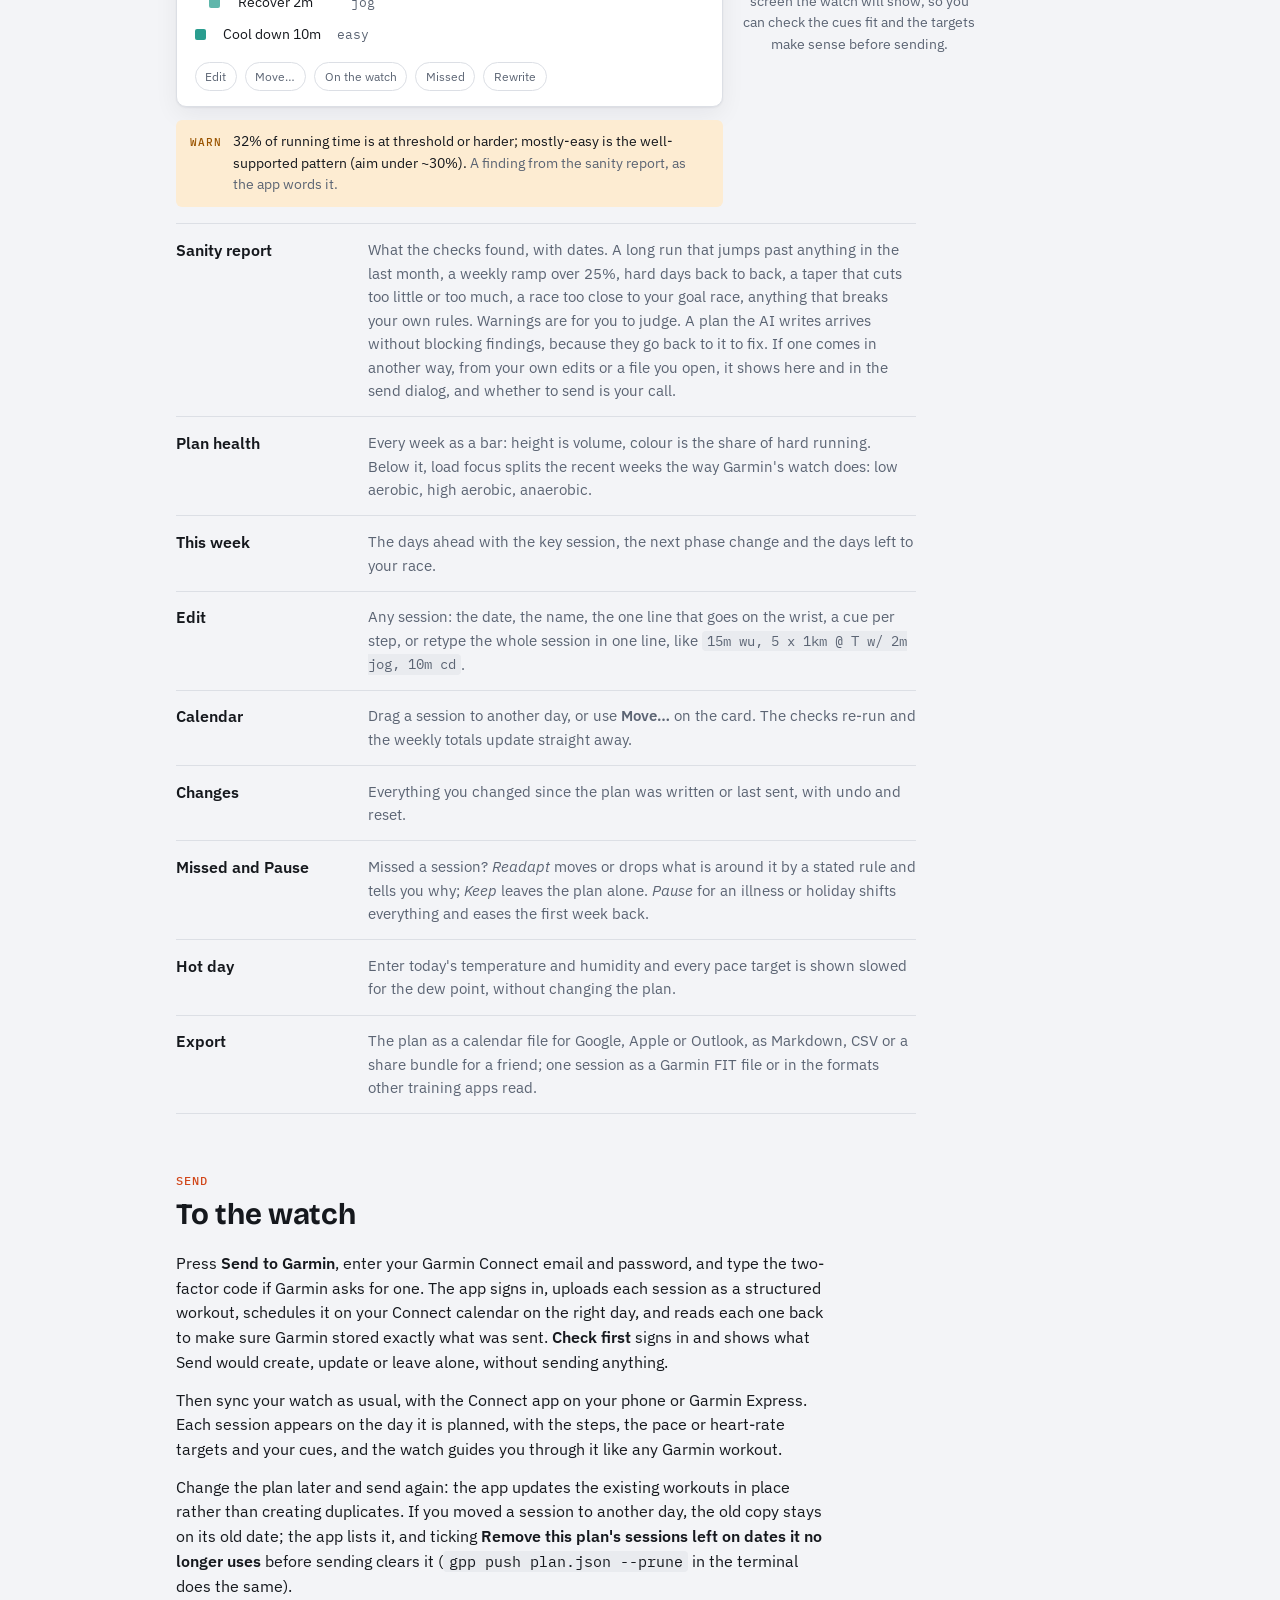
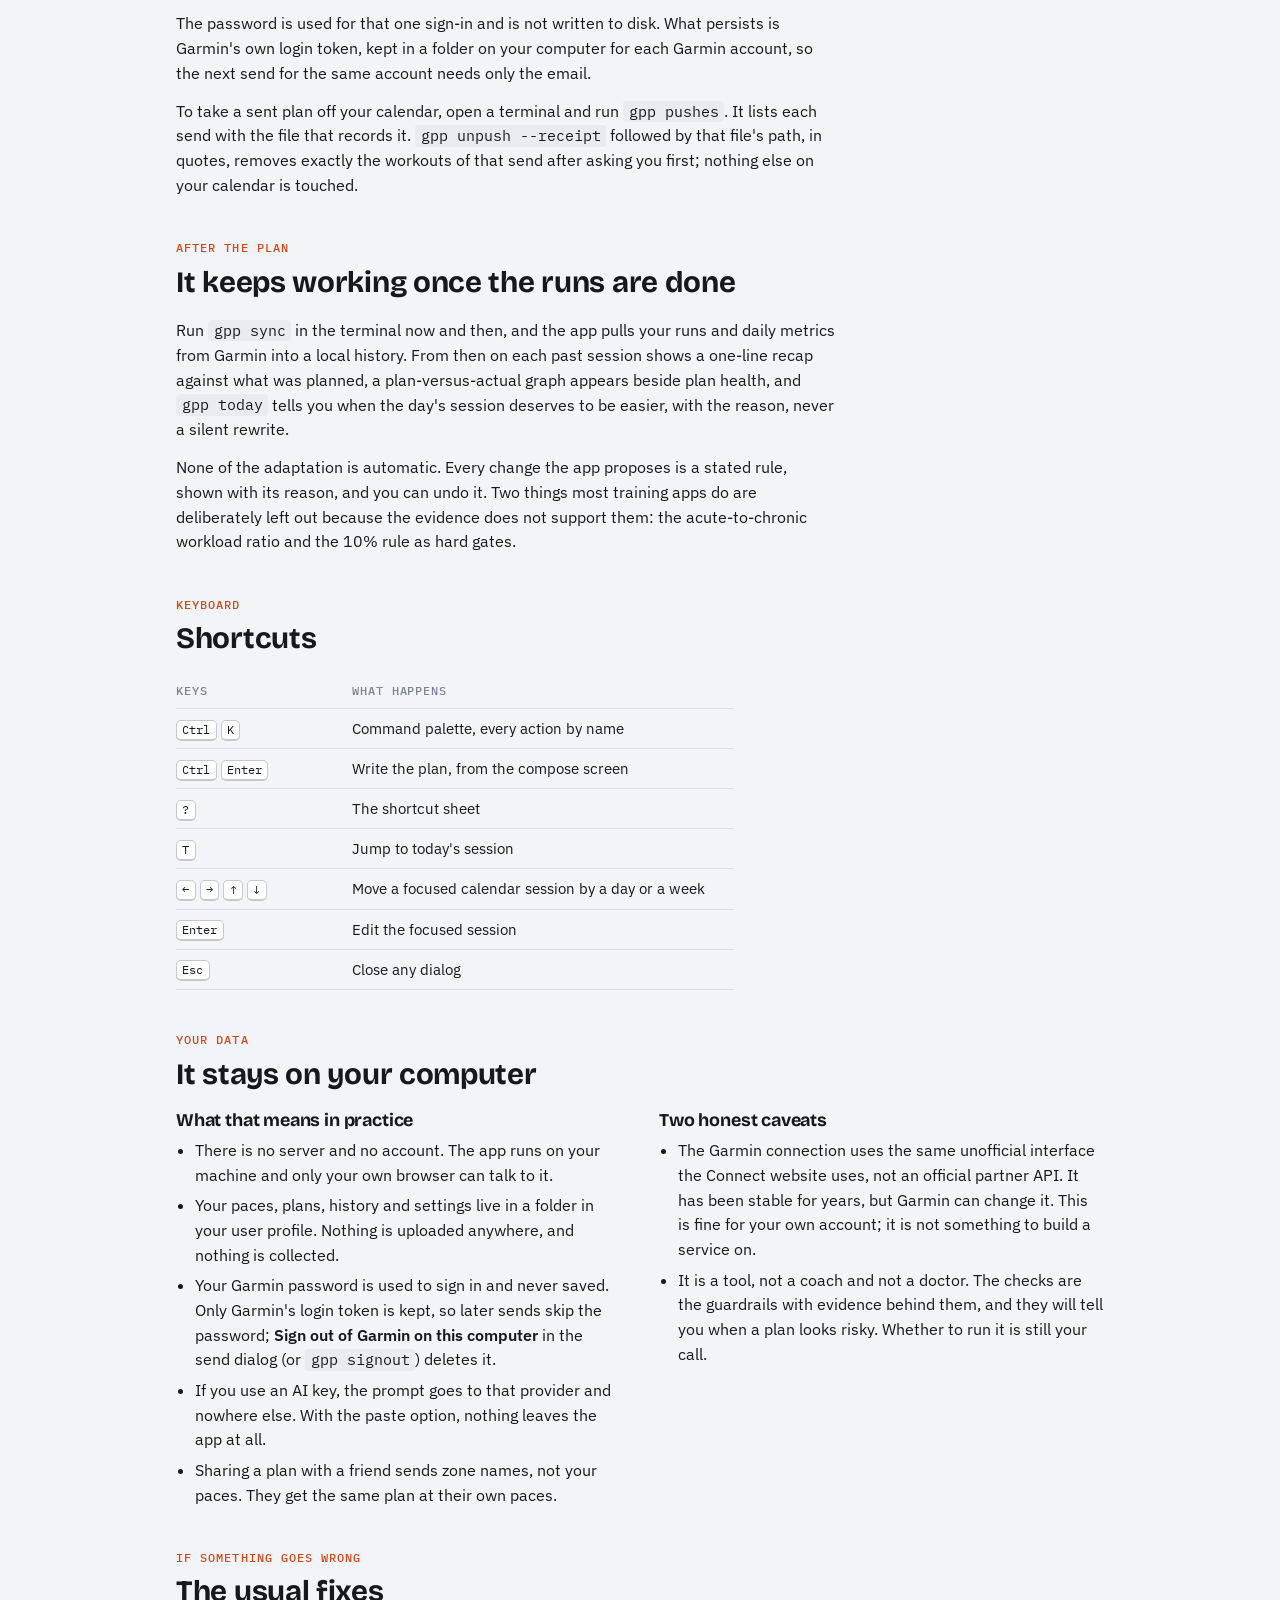
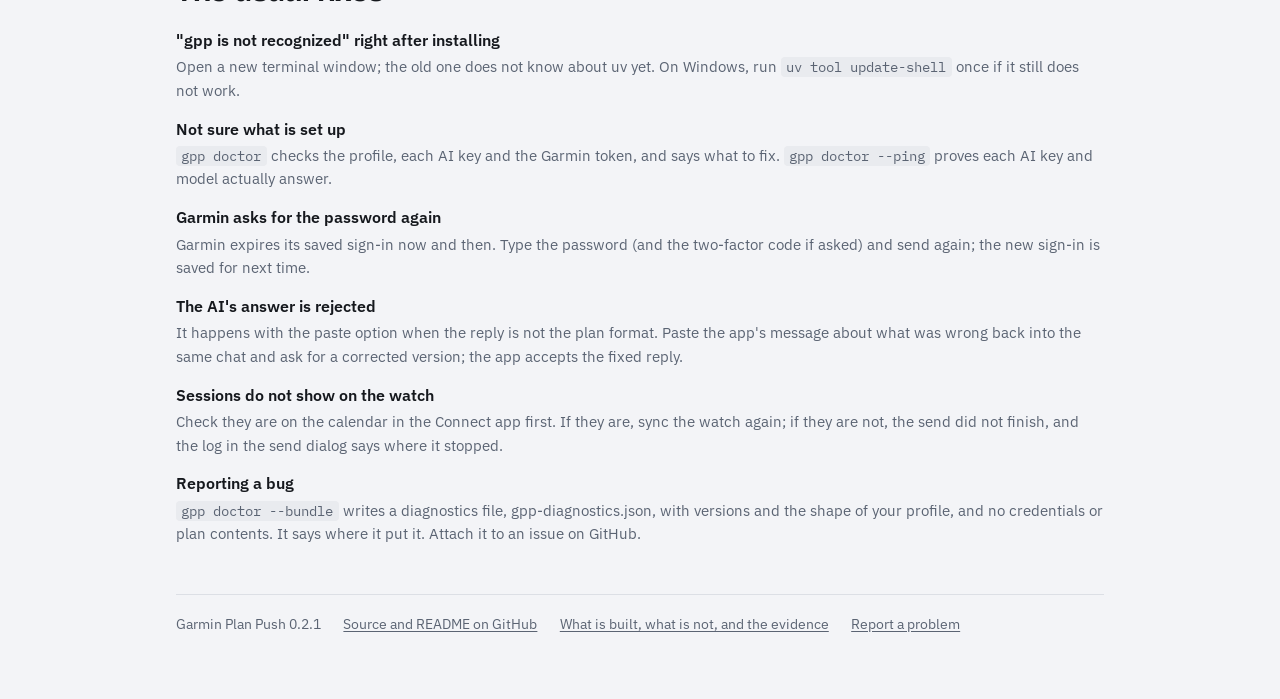
==== commit 39b7d663: "Guide: where the password goes, local models, blocking findings, removal The guide said the password" ====
--- a/docs/index.html
+++ b/docs/index.html
@@ -323,7 +323,7 @@
     <div class="facts">
       <span>Works with Fenix, Epix, Forerunner 255/265/955/965, Edge 530 and up</span>
       <span>No account to create</span>
-      <span>Your Garmin password never leaves your machine</span>
+      <span>Your Garmin password goes only to Garmin</span>
     </div>
   </section>
 
@@ -444,7 +444,7 @@
     <dl class="rows" style="margin-top:1rem">
       <div class="row"><dt>Paste</dt><dd>No key needed. The app builds the full prompt with your paces, dates and rules. Copy it into ChatGPT, Claude, Gemini, Copilot, anything. Paste the reply back. The app validates it and shows the plan.</dd></div>
       <div class="row"><dt>Claude, ChatGPT, Gemini</dt><dd>Automatic. Set the one key you have once (see below), start the app again from a new terminal window, and it preselects that provider. The plan streams in and the app reports what the call cost.</dd></div>
-      <div class="row"><dt>Local model</dt><dd>Through Ollama on your own machine. The app can measure whether a given model is good enough to follow the plan format before you rely on it.</dd></div>
+      <div class="row"><dt>Local model</dt><dd>Through Ollama on your own machine, for the technically minded. It is not in the menu until you add a few lines to your profile file, as the <a href="https://github.com/palatter/garmin-plan-push#ai-providers">README</a> shows. Then <code>gpp providers --bench</code> in the terminal measures whether the model can follow the plan format before you rely on it.</dd></div>
     </dl>
     <div class="tabs" role="tablist" aria-label="Operating system" style="margin-top:1rem">
       <button type="button" role="tab" id="tab-key-win" aria-selected="true" aria-controls="key-win" data-os="win">Windows</button>
@@ -522,7 +522,7 @@
     </div>
 
     <dl class="rows">
-      <div class="row"><dt>Sanity report</dt><dd>What the checks found, with dates. A long run that jumps past anything in the last month, a weekly ramp over 25%, hard days back to back, a taper that cuts too little or too much, a race too close to your goal race, anything that breaks your own rules. Warnings are for you to judge; blocking findings never reach the watch.</dd></div>
+      <div class="row"><dt>Sanity report</dt><dd>What the checks found, with dates. A long run that jumps past anything in the last month, a weekly ramp over 25%, hard days back to back, a taper that cuts too little or too much, a race too close to your goal race, anything that breaks your own rules. Warnings are for you to judge. A plan the AI writes arrives without blocking findings, because they go back to it to fix. If one comes in another way, from your own edits or a file you open, it shows here and in the send dialog, and whether to send is your call.</dd></div>
       <div class="row"><dt>Plan health</dt><dd>Every week as a bar: height is volume, colour is the share of hard running. Below it, load focus splits the recent weeks the way Garmin's watch does: low aerobic, high aerobic, anaerobic.</dd></div>
       <div class="row"><dt>This week</dt><dd>The days ahead with the key session, the next phase change and the days left to your race.</dd></div>
       <div class="row"><dt>Edit</dt><dd>Any session: the date, the name, the one line that goes on the wrist, a cue per step, or retype the whole session in one line, like <code>15m wu, 5 x 1km @ T w/ 2m jog, 10m cd</code>.</dd></div>
@@ -543,7 +543,8 @@
       <p>Press <strong>Send to Garmin</strong>, enter your Garmin Connect email and password, and type the two-factor code if Garmin asks for one. The app signs in, uploads each session as a structured workout, schedules it on your Connect calendar on the right day, and reads each one back to make sure Garmin stored exactly what was sent. <strong>Check first</strong> signs in and shows what Send would create, update or leave alone, without sending anything.</p>
       <p>Then sync your watch as usual, with the Connect app on your phone or Garmin Express. Each session appears on the day it is planned, with the steps, the pace or heart-rate targets and your cues, and the watch guides you through it like any Garmin workout.</p>
       <p>Change the plan later and send again: the app updates the existing workouts in place rather than creating duplicates. If you moved a session to another day, the old copy stays on its old date; the app lists it, and ticking <strong>Remove this plan's sessions left on dates it no longer uses</strong> before sending clears it (<code>gpp push plan.json --prune</code> in the terminal does the same).</p>
-      <p>The password is used for that one sign-in and is not written to disk. What persists is Garmin's own login token, kept in a folder on your computer, so the next send does not ask again.</p>
+      <p>The password is used for that one sign-in and is not written to disk. What persists is Garmin's own login token, kept in a folder on your computer for each Garmin account, so the next send for the same account needs only the email.</p>
+      <p>To take a sent plan off your calendar, open a terminal and run <code>gpp pushes</code>. It lists each send with the file that records it. <code>gpp unpush --receipt</code> followed by that file's path, in quotes, removes exactly the workouts of that send after asking you first; nothing else on your calendar is touched.</p>
     </div>
   </section>
 
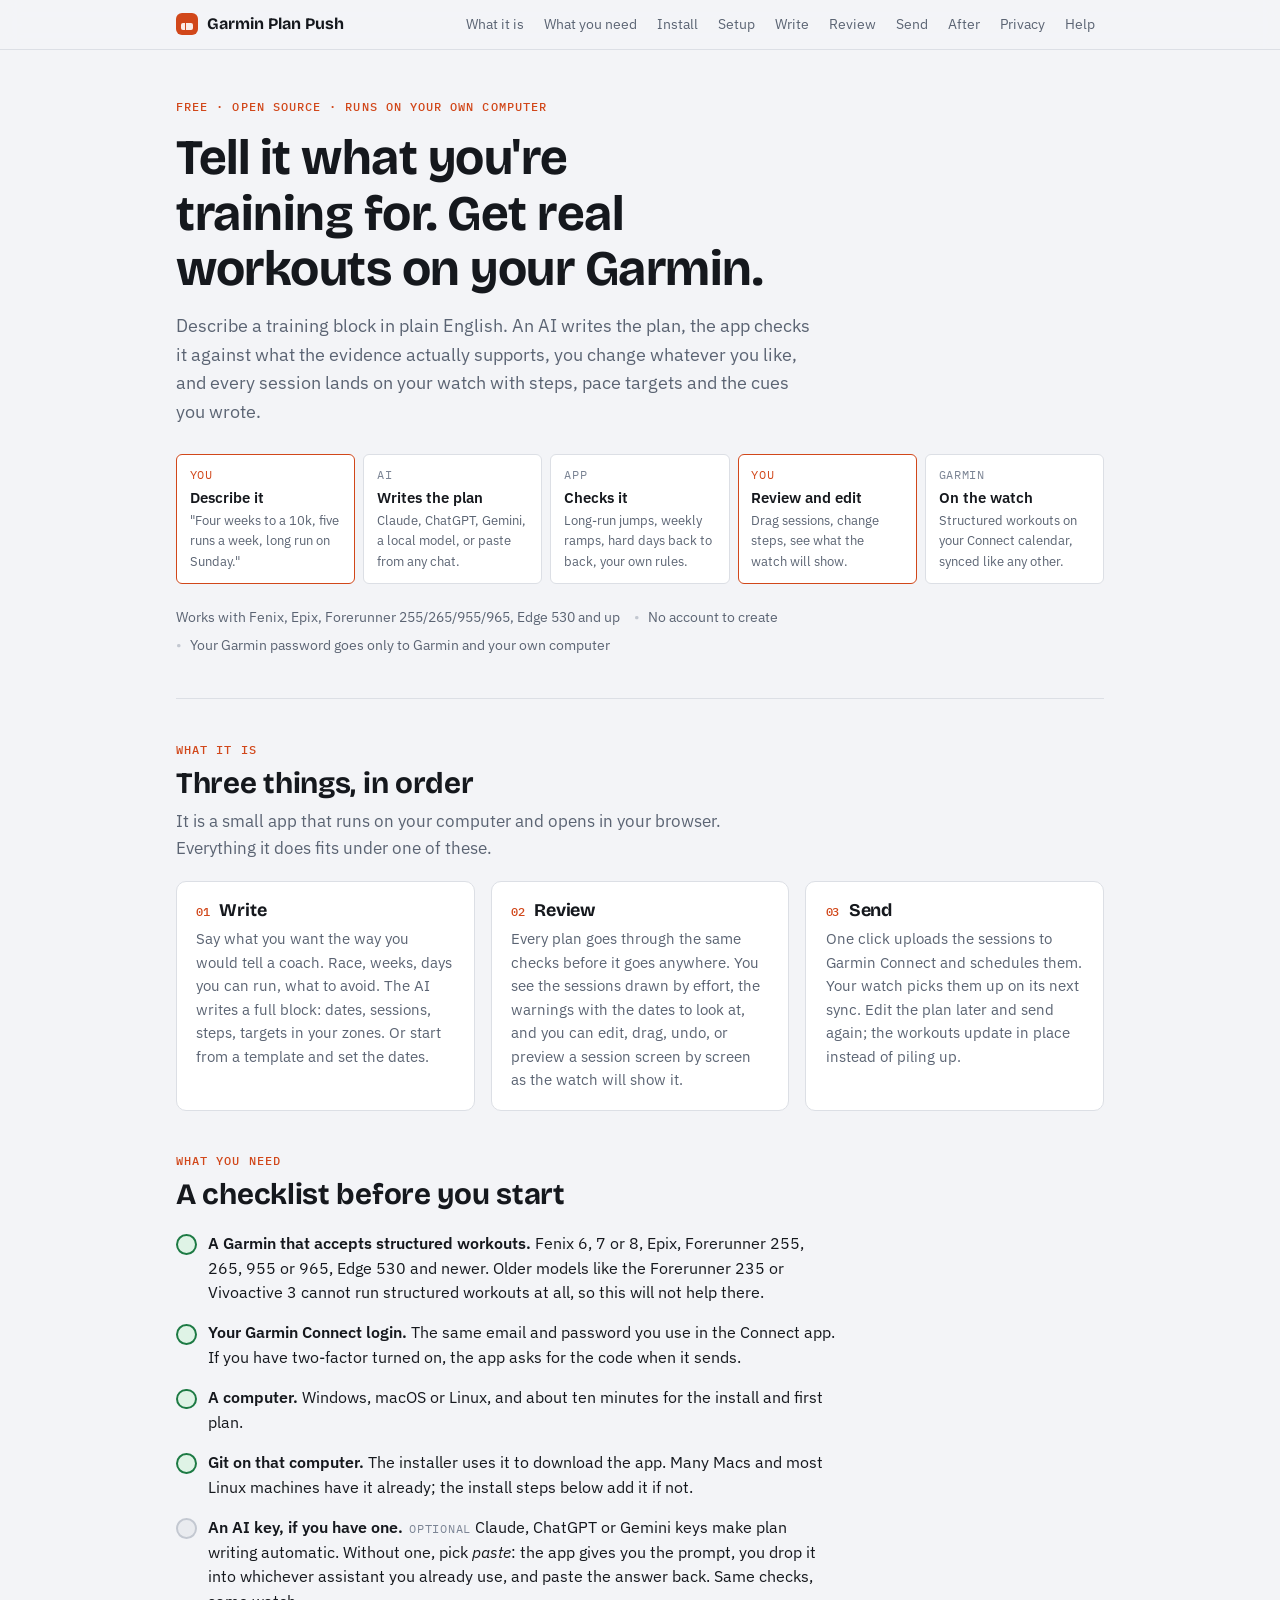
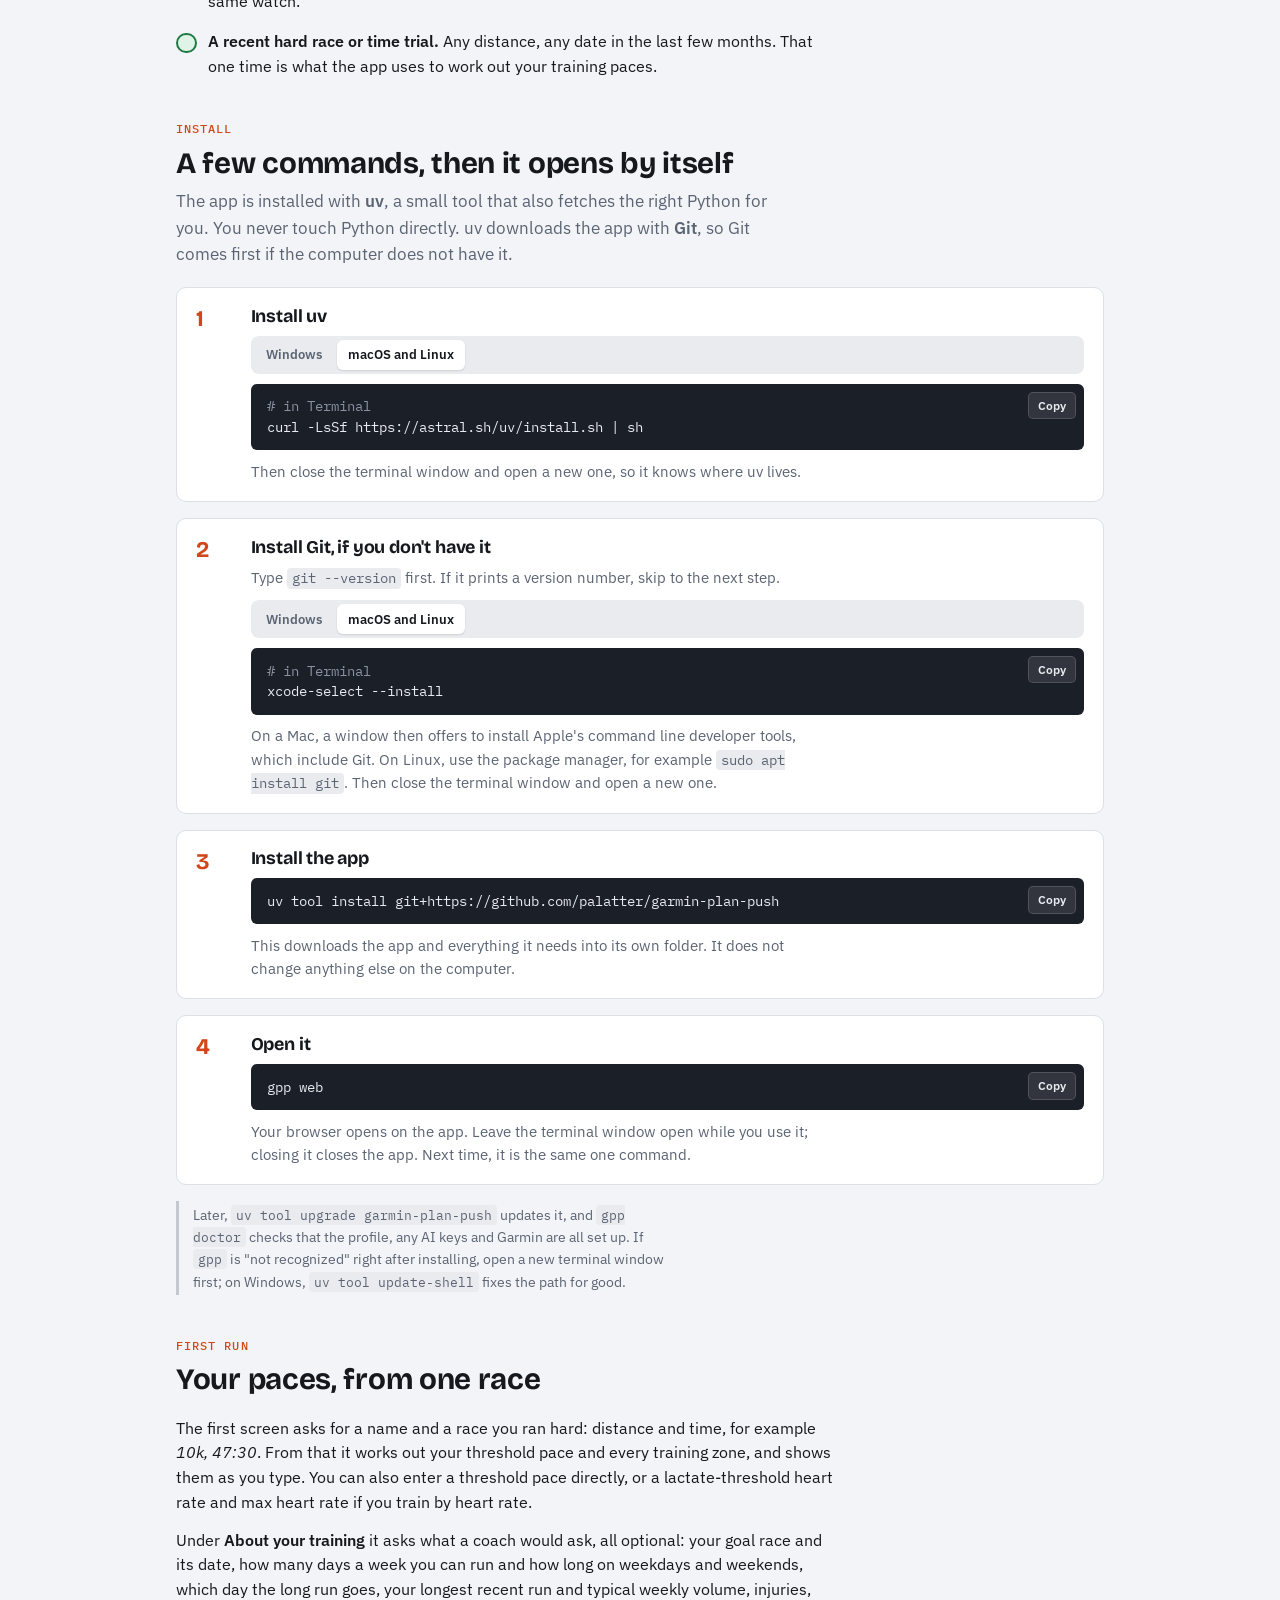
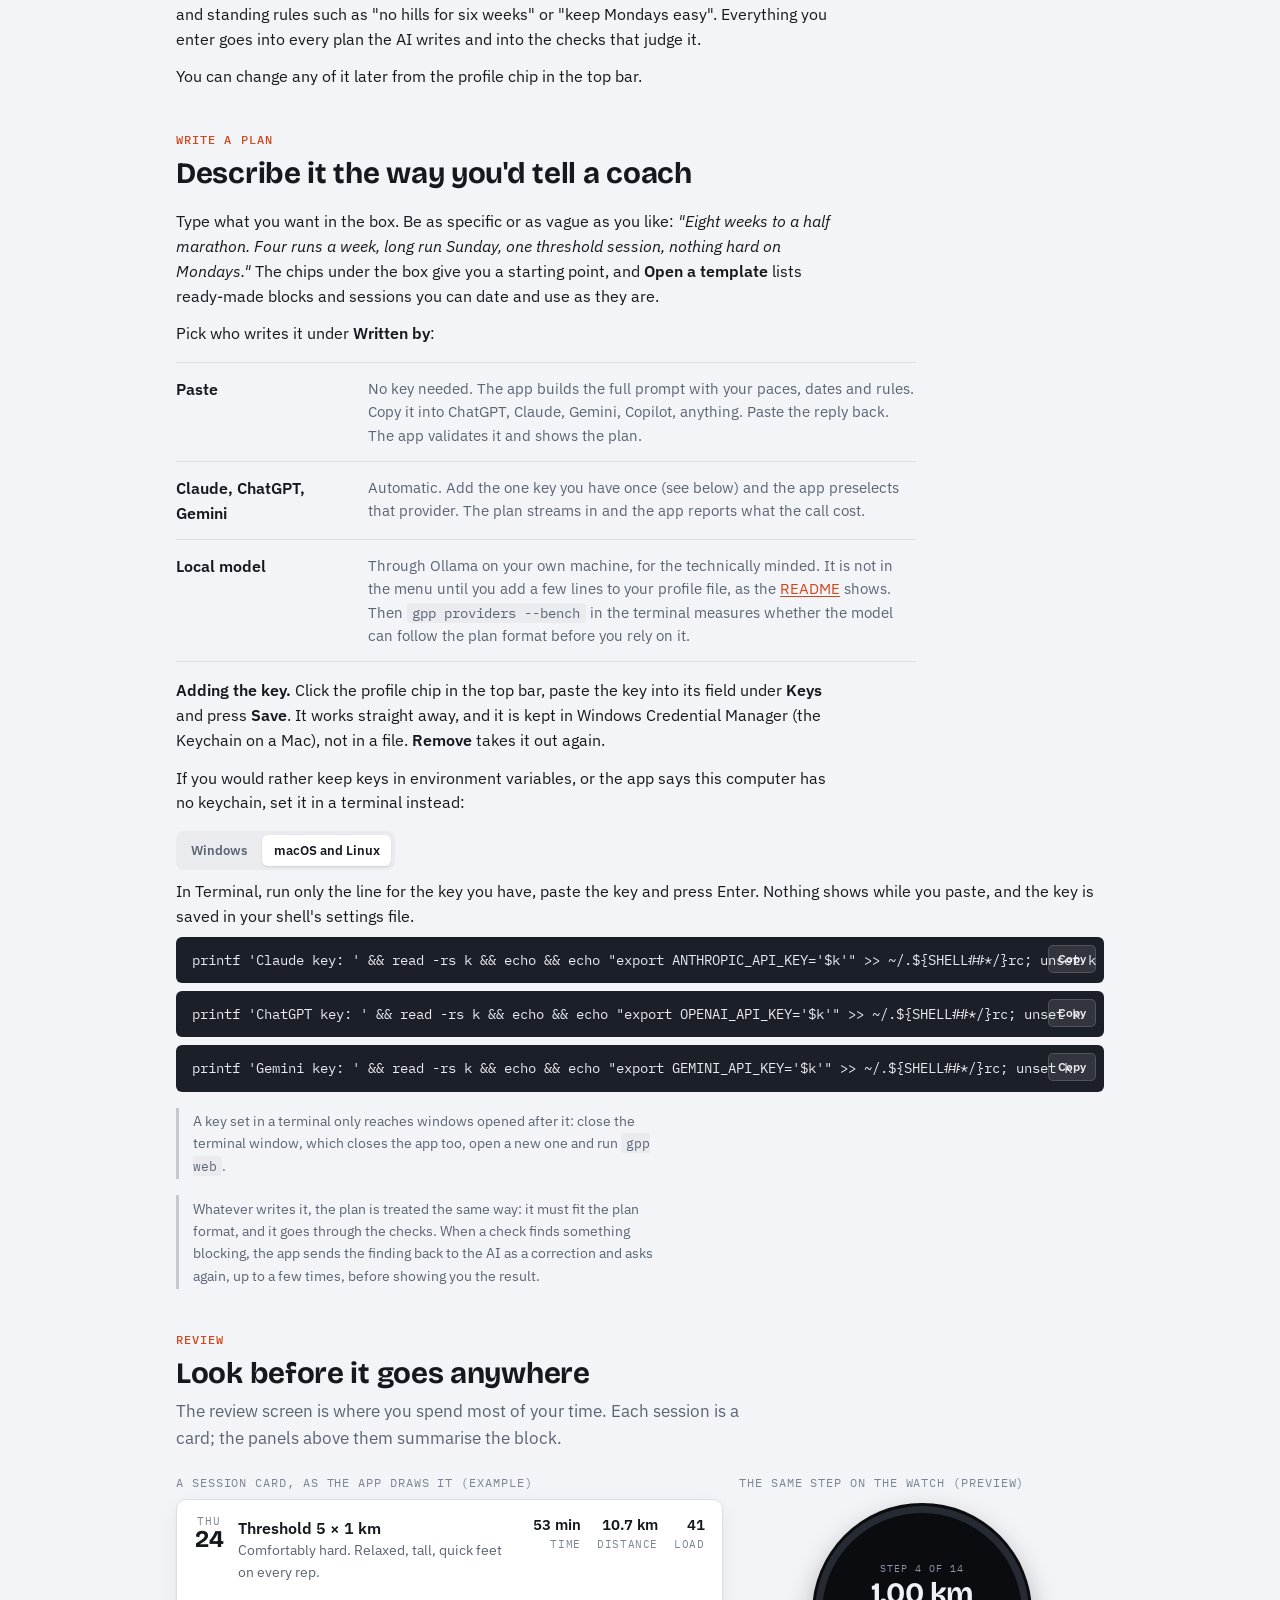
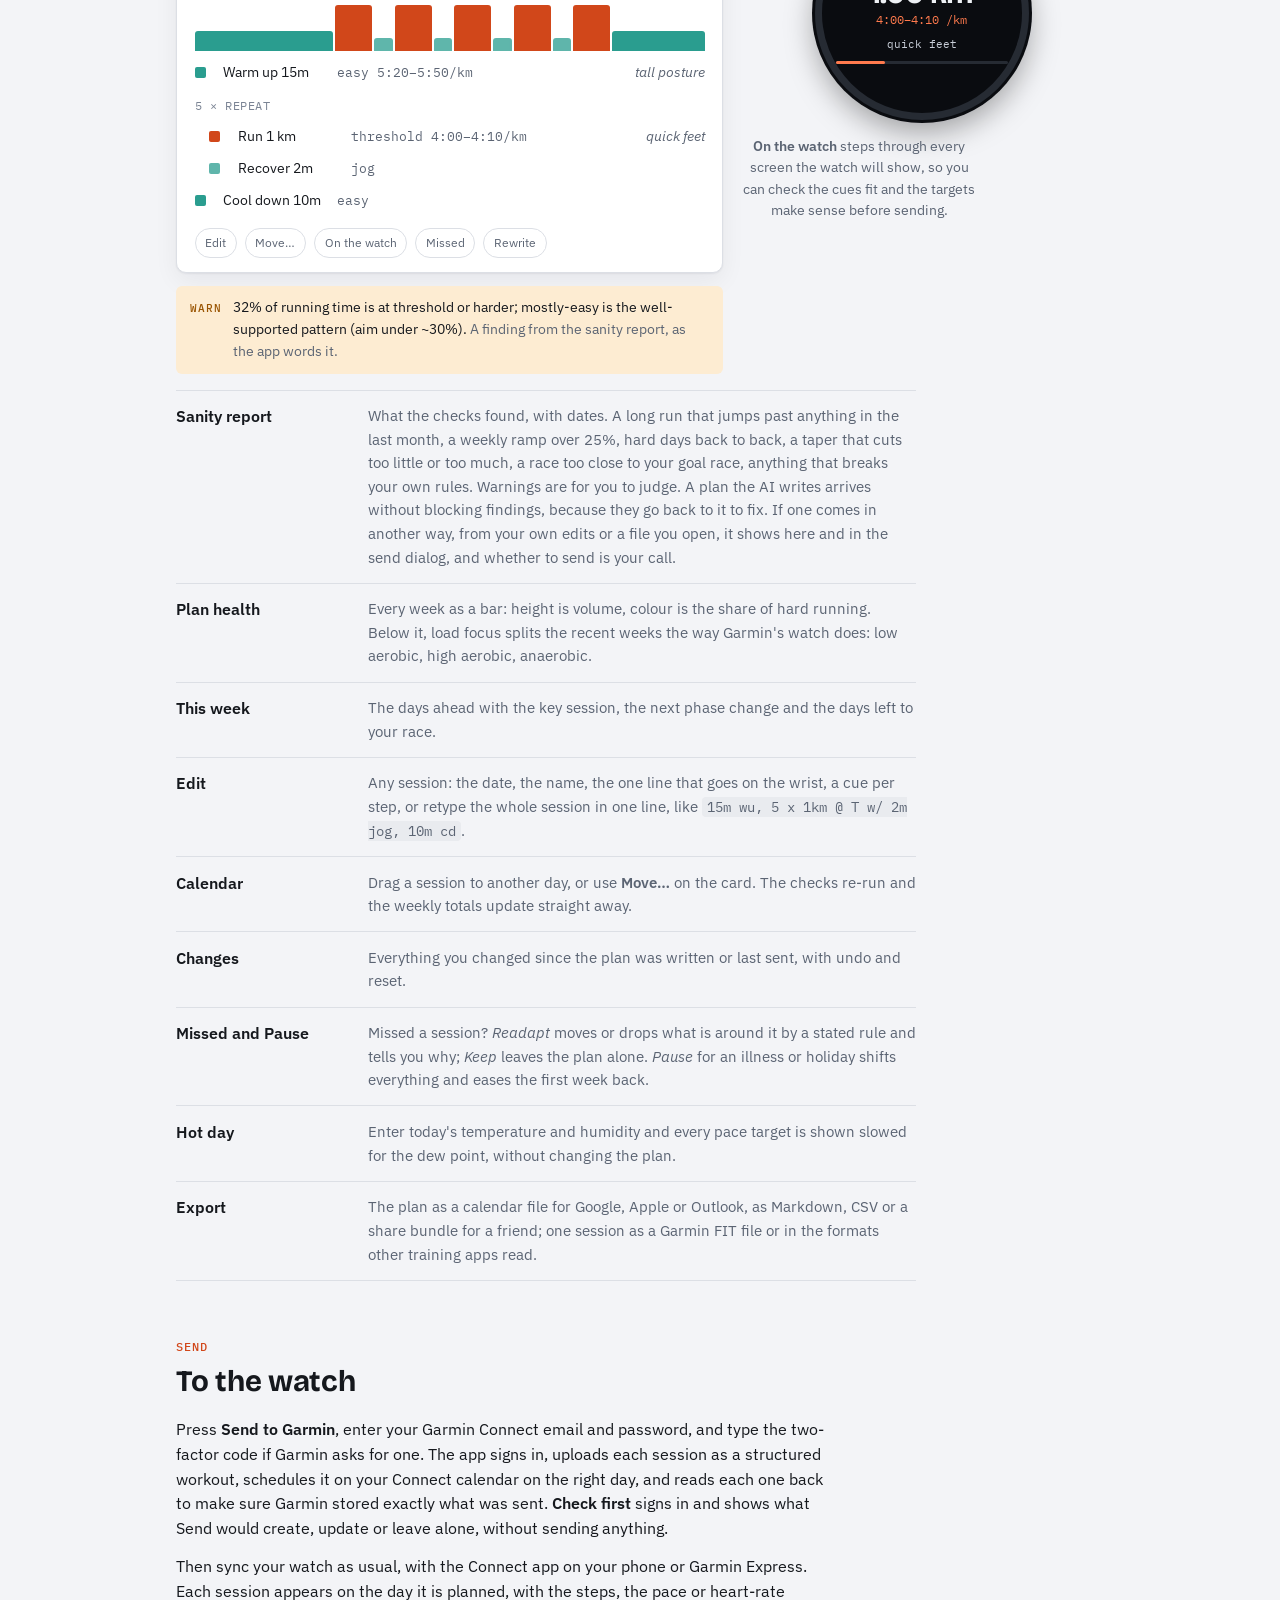
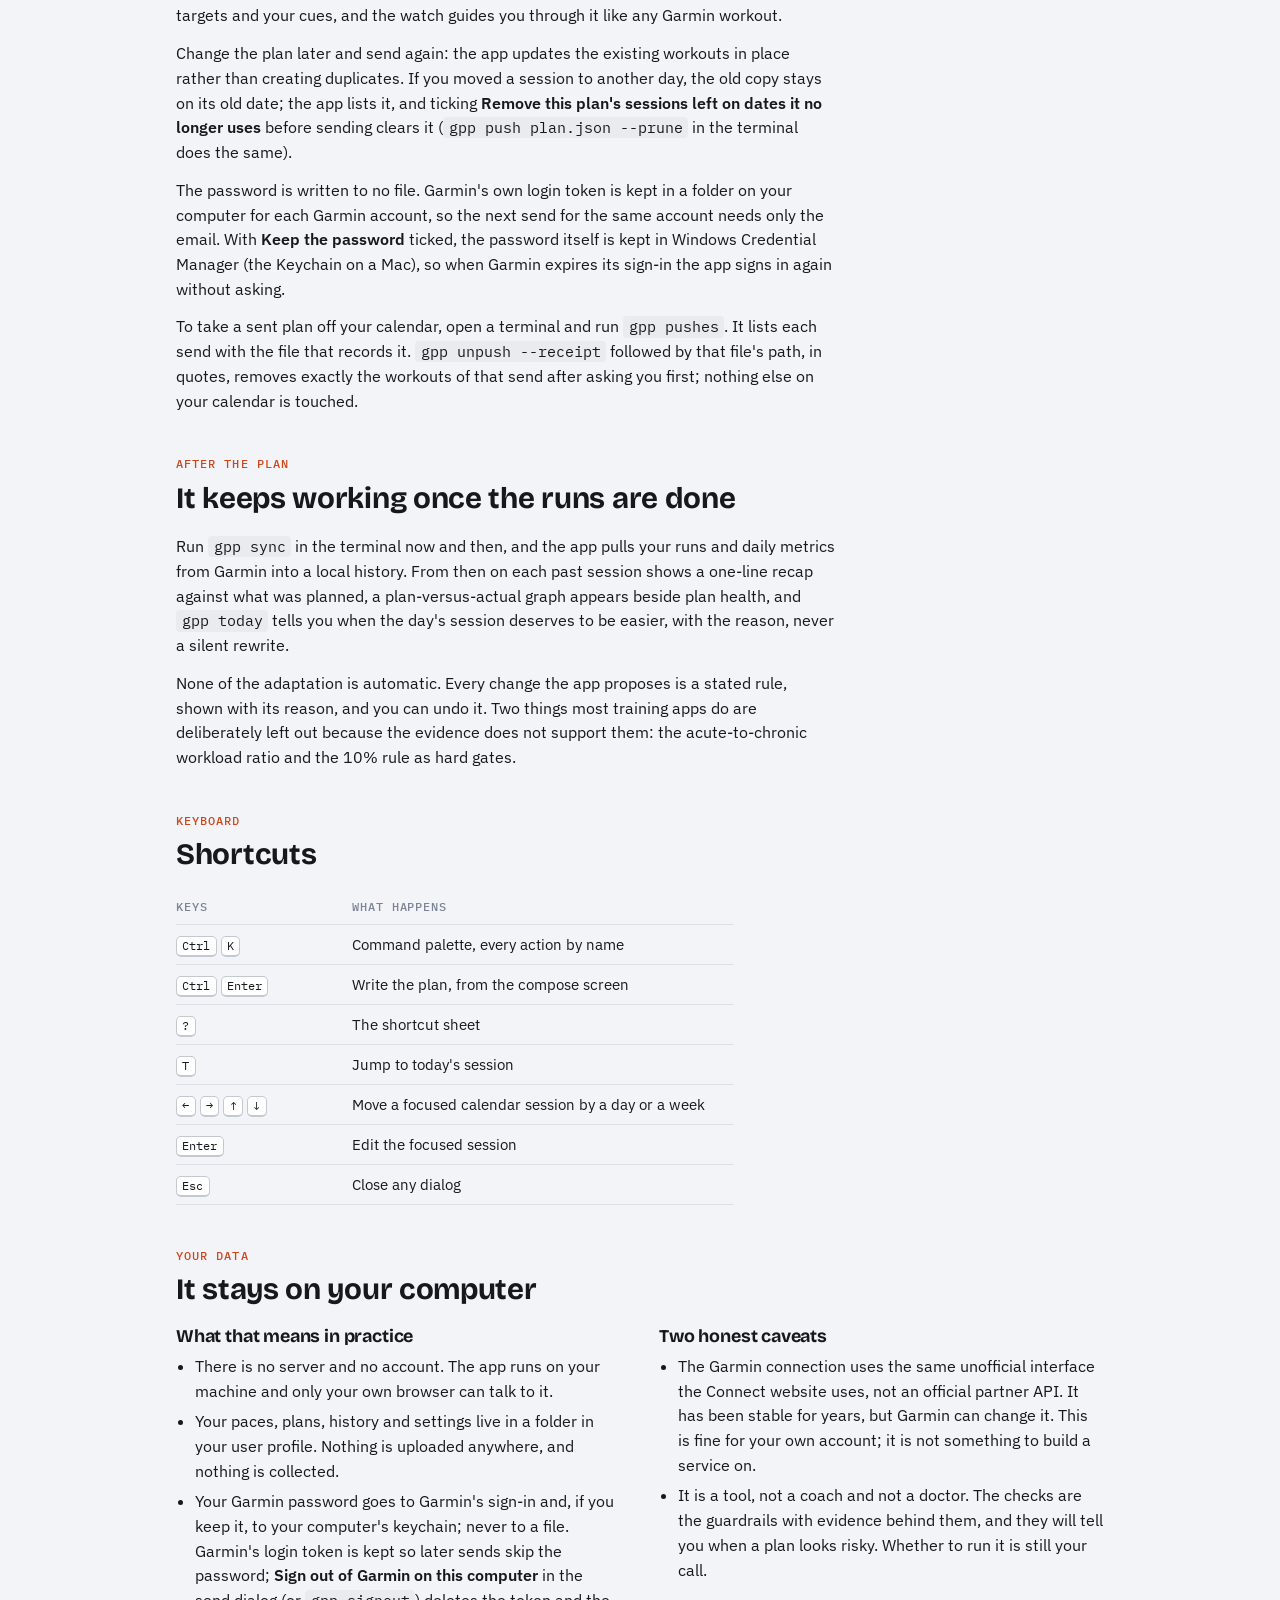
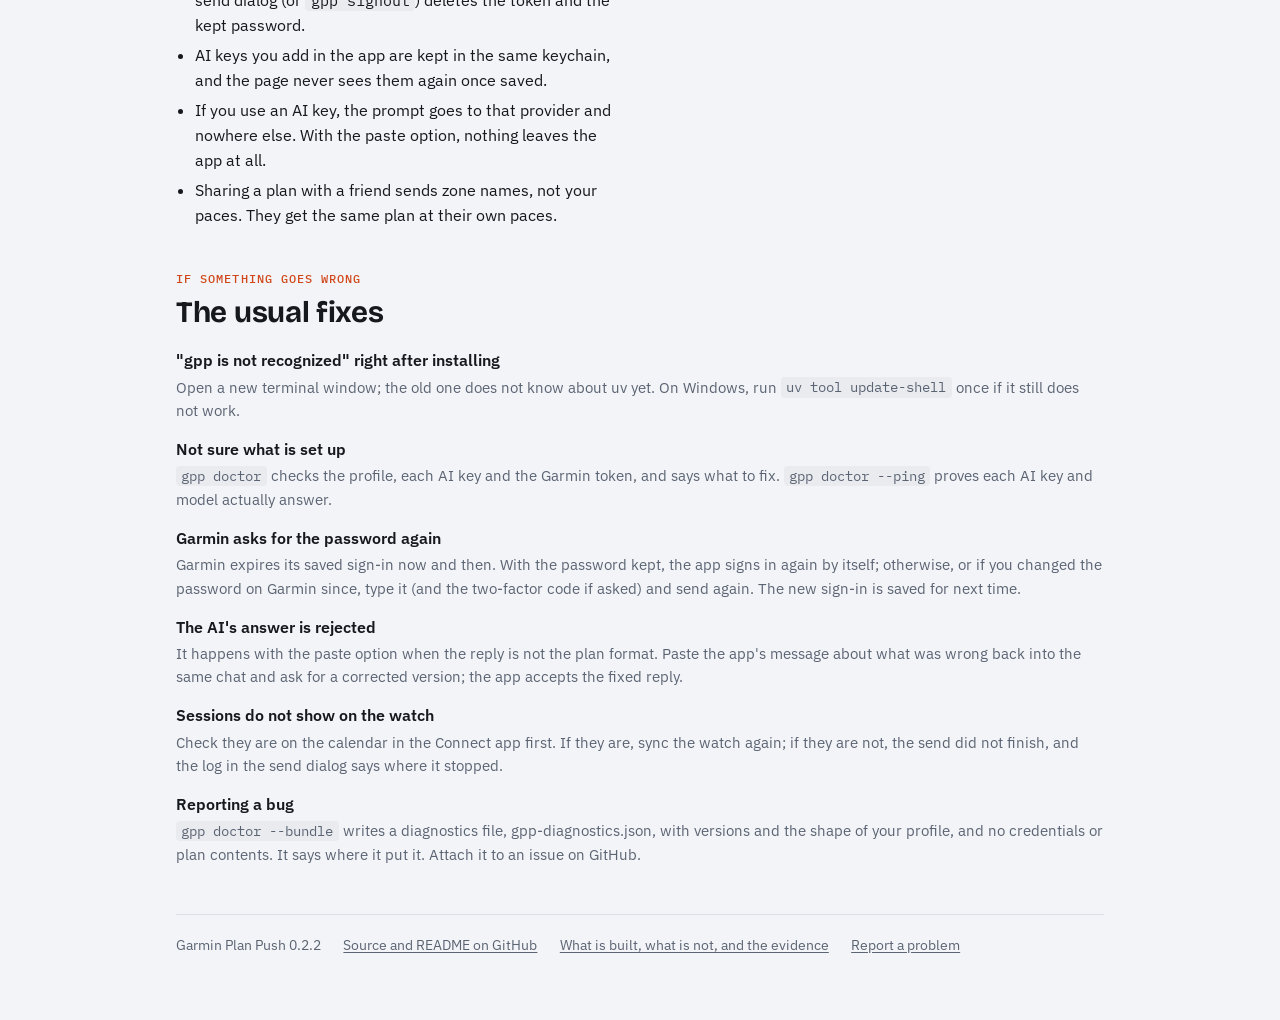
==== commit 5b4195cf: "Docs: keys and the Garmin password in the keychain The guide's key step is now "paste it under Keys " ====
--- a/docs/index.html
+++ b/docs/index.html
@@ -323,7 +323,7 @@
     <div class="facts">
       <span>Works with Fenix, Epix, Forerunner 255/265/955/965, Edge 530 and up</span>
       <span>No account to create</span>
-      <span>Your Garmin password goes only to Garmin</span>
+      <span>Your Garmin password goes only to Garmin and your own computer</span>
     </div>
   </section>
 
@@ -443,9 +443,13 @@
     </div>
     <dl class="rows" style="margin-top:1rem">
       <div class="row"><dt>Paste</dt><dd>No key needed. The app builds the full prompt with your paces, dates and rules. Copy it into ChatGPT, Claude, Gemini, Copilot, anything. Paste the reply back. The app validates it and shows the plan.</dd></div>
-      <div class="row"><dt>Claude, ChatGPT, Gemini</dt><dd>Automatic. Set the one key you have once (see below), start the app again from a new terminal window, and it preselects that provider. The plan streams in and the app reports what the call cost.</dd></div>
+      <div class="row"><dt>Claude, ChatGPT, Gemini</dt><dd>Automatic. Add the one key you have once (see below) and the app preselects that provider. The plan streams in and the app reports what the call cost.</dd></div>
       <div class="row"><dt>Local model</dt><dd>Through Ollama on your own machine, for the technically minded. It is not in the menu until you add a few lines to your profile file, as the <a href="https://github.com/palatter/garmin-plan-push#ai-providers">README</a> shows. Then <code>gpp providers --bench</code> in the terminal measures whether the model can follow the plan format before you rely on it.</dd></div>
     </dl>
+    <div class="prose" style="margin-top:1rem">
+      <p><strong>Adding the key.</strong> Click the profile chip in the top bar, paste the key into its field under <strong>Keys</strong> and press <strong>Save</strong>. It works straight away, and it is kept in Windows Credential Manager (the Keychain on a Mac), not in a file. <strong>Remove</strong> takes it out again.</p>
+      <p>If you would rather keep keys in environment variables, or the app says this computer has no keychain, set it in a terminal instead:</p>
+    </div>
     <div class="tabs" role="tablist" aria-label="Operating system" style="margin-top:1rem">
       <button type="button" role="tab" id="tab-key-win" aria-selected="true" aria-controls="key-win" data-os="win">Windows</button>
       <button type="button" role="tab" id="tab-key-mac" aria-selected="false" aria-controls="key-mac" data-os="mac">macOS and Linux</button>
@@ -462,7 +466,7 @@
       <div class="cmd"><pre>printf 'ChatGPT key: ' &amp;&amp; read -rs k &amp;&amp; echo &amp;&amp; echo "export OPENAI_API_KEY='$k'" &gt;&gt; ~/.${SHELL##*/}rc; unset k</pre><button type="button" class="copy" aria-label="Copy the ChatGPT key command">Copy</button></div>
       <div class="cmd"><pre>printf 'Gemini key: ' &amp;&amp; read -rs k &amp;&amp; echo &amp;&amp; echo "export GEMINI_API_KEY='$k'" &gt;&gt; ~/.${SHELL##*/}rc; unset k</pre><button type="button" class="copy" aria-label="Copy the Gemini key command">Copy</button></div>
     </div>
-    <p class="note" style="margin-top:1rem">Then close the terminal window, which closes the app too, open a new one and run <code>gpp web</code>. A key set this way only reaches windows opened after it.</p>
+    <p class="note" style="margin-top:1rem">A key set in a terminal only reaches windows opened after it: close the terminal window, which closes the app too, open a new one and run <code>gpp web</code>.</p>
     <p class="note" style="margin-top:1rem">Whatever writes it, the plan is treated the same way: it must fit the plan format, and it goes through the checks. When a check finds something blocking, the app sends the finding back to the AI as a correction and asks again, up to a few times, before showing you the result.</p>
   </section>
 
@@ -543,7 +547,7 @@
       <p>Press <strong>Send to Garmin</strong>, enter your Garmin Connect email and password, and type the two-factor code if Garmin asks for one. The app signs in, uploads each session as a structured workout, schedules it on your Connect calendar on the right day, and reads each one back to make sure Garmin stored exactly what was sent. <strong>Check first</strong> signs in and shows what Send would create, update or leave alone, without sending anything.</p>
       <p>Then sync your watch as usual, with the Connect app on your phone or Garmin Express. Each session appears on the day it is planned, with the steps, the pace or heart-rate targets and your cues, and the watch guides you through it like any Garmin workout.</p>
       <p>Change the plan later and send again: the app updates the existing workouts in place rather than creating duplicates. If you moved a session to another day, the old copy stays on its old date; the app lists it, and ticking <strong>Remove this plan's sessions left on dates it no longer uses</strong> before sending clears it (<code>gpp push plan.json --prune</code> in the terminal does the same).</p>
-      <p>The password is used for that one sign-in and is not written to disk. What persists is Garmin's own login token, kept in a folder on your computer for each Garmin account, so the next send for the same account needs only the email.</p>
+      <p>The password is written to no file. Garmin's own login token is kept in a folder on your computer for each Garmin account, so the next send for the same account needs only the email. With <strong>Keep the password</strong> ticked, the password itself is kept in Windows Credential Manager (the Keychain on a Mac), so when Garmin expires its sign-in the app signs in again without asking.</p>
       <p>To take a sent plan off your calendar, open a terminal and run <code>gpp pushes</code>. It lists each send with the file that records it. <code>gpp unpush --receipt</code> followed by that file's path, in quotes, removes exactly the workouts of that send after asking you first; nothing else on your calendar is touched.</p>
     </div>
   </section>
@@ -589,7 +593,8 @@
         <ul>
           <li>There is no server and no account. The app runs on your machine and only your own browser can talk to it.</li>
           <li>Your paces, plans, history and settings live in a folder in your user profile. Nothing is uploaded anywhere, and nothing is collected.</li>
-          <li>Your Garmin password is used to sign in and never saved. Only Garmin's login token is kept, so later sends skip the password; <strong>Sign out of Garmin on this computer</strong> in the send dialog (or <code>gpp signout</code>) deletes it.</li>
+          <li>Your Garmin password goes to Garmin's sign-in and, if you keep it, to your computer's keychain; never to a file. Garmin's login token is kept so later sends skip the password; <strong>Sign out of Garmin on this computer</strong> in the send dialog (or <code>gpp signout</code>) deletes the token and the kept password.</li>
+          <li>AI keys you add in the app are kept in the same keychain, and the page never sees them again once saved.</li>
           <li>If you use an AI key, the prompt goes to that provider and nowhere else. With the paste option, nothing leaves the app at all.</li>
           <li>Sharing a plan with a friend sends zone names, not your paces. They get the same plan at their own paces.</li>
         </ul>
@@ -612,7 +617,7 @@
     <dl class="qa">
       <div><dt>"gpp is not recognized" right after installing</dt><dd>Open a new terminal window; the old one does not know about uv yet. On Windows, run <code>uv tool update-shell</code> once if it still does not work.</dd></div>
       <div><dt>Not sure what is set up</dt><dd><code>gpp doctor</code> checks the profile, each AI key and the Garmin token, and says what to fix. <code>gpp doctor --ping</code> proves each AI key and model actually answer.</dd></div>
-      <div><dt>Garmin asks for the password again</dt><dd>Garmin expires its saved sign-in now and then. Type the password (and the two-factor code if asked) and send again; the new sign-in is saved for next time.</dd></div>
+      <div><dt>Garmin asks for the password again</dt><dd>Garmin expires its saved sign-in now and then. With the password kept, the app signs in again by itself; otherwise, or if you changed the password on Garmin since, type it (and the two-factor code if asked) and send again. The new sign-in is saved for next time.</dd></div>
       <div><dt>The AI's answer is rejected</dt><dd>It happens with the paste option when the reply is not the plan format. Paste the app's message about what was wrong back into the same chat and ask for a corrected version; the app accepts the fixed reply.</dd></div>
       <div><dt>Sessions do not show on the watch</dt><dd>Check they are on the calendar in the Connect app first. If they are, sync the watch again; if they are not, the send did not finish, and the log in the send dialog says where it stopped.</dd></div>
       <div><dt>Reporting a bug</dt><dd><code>gpp doctor --bundle</code> writes a diagnostics file, gpp-diagnostics.json, with versions and the shape of your profile, and no credentials or plan contents. It says where it put it. Attach it to an issue on GitHub.</dd></div>
@@ -620,7 +625,7 @@
   </section>
 
   <footer>
-    <span>Garmin Plan Push 0.2.1</span>
+    <span>Garmin Plan Push 0.2.2</span>
     <a href="https://github.com/palatter/garmin-plan-push">Source and README on GitHub</a>
     <a href="https://github.com/palatter/garmin-plan-push/blob/main/ROADMAP.md">What is built, what is not, and the evidence</a>
     <a href="https://github.com/palatter/garmin-plan-push/issues">Report a problem</a>
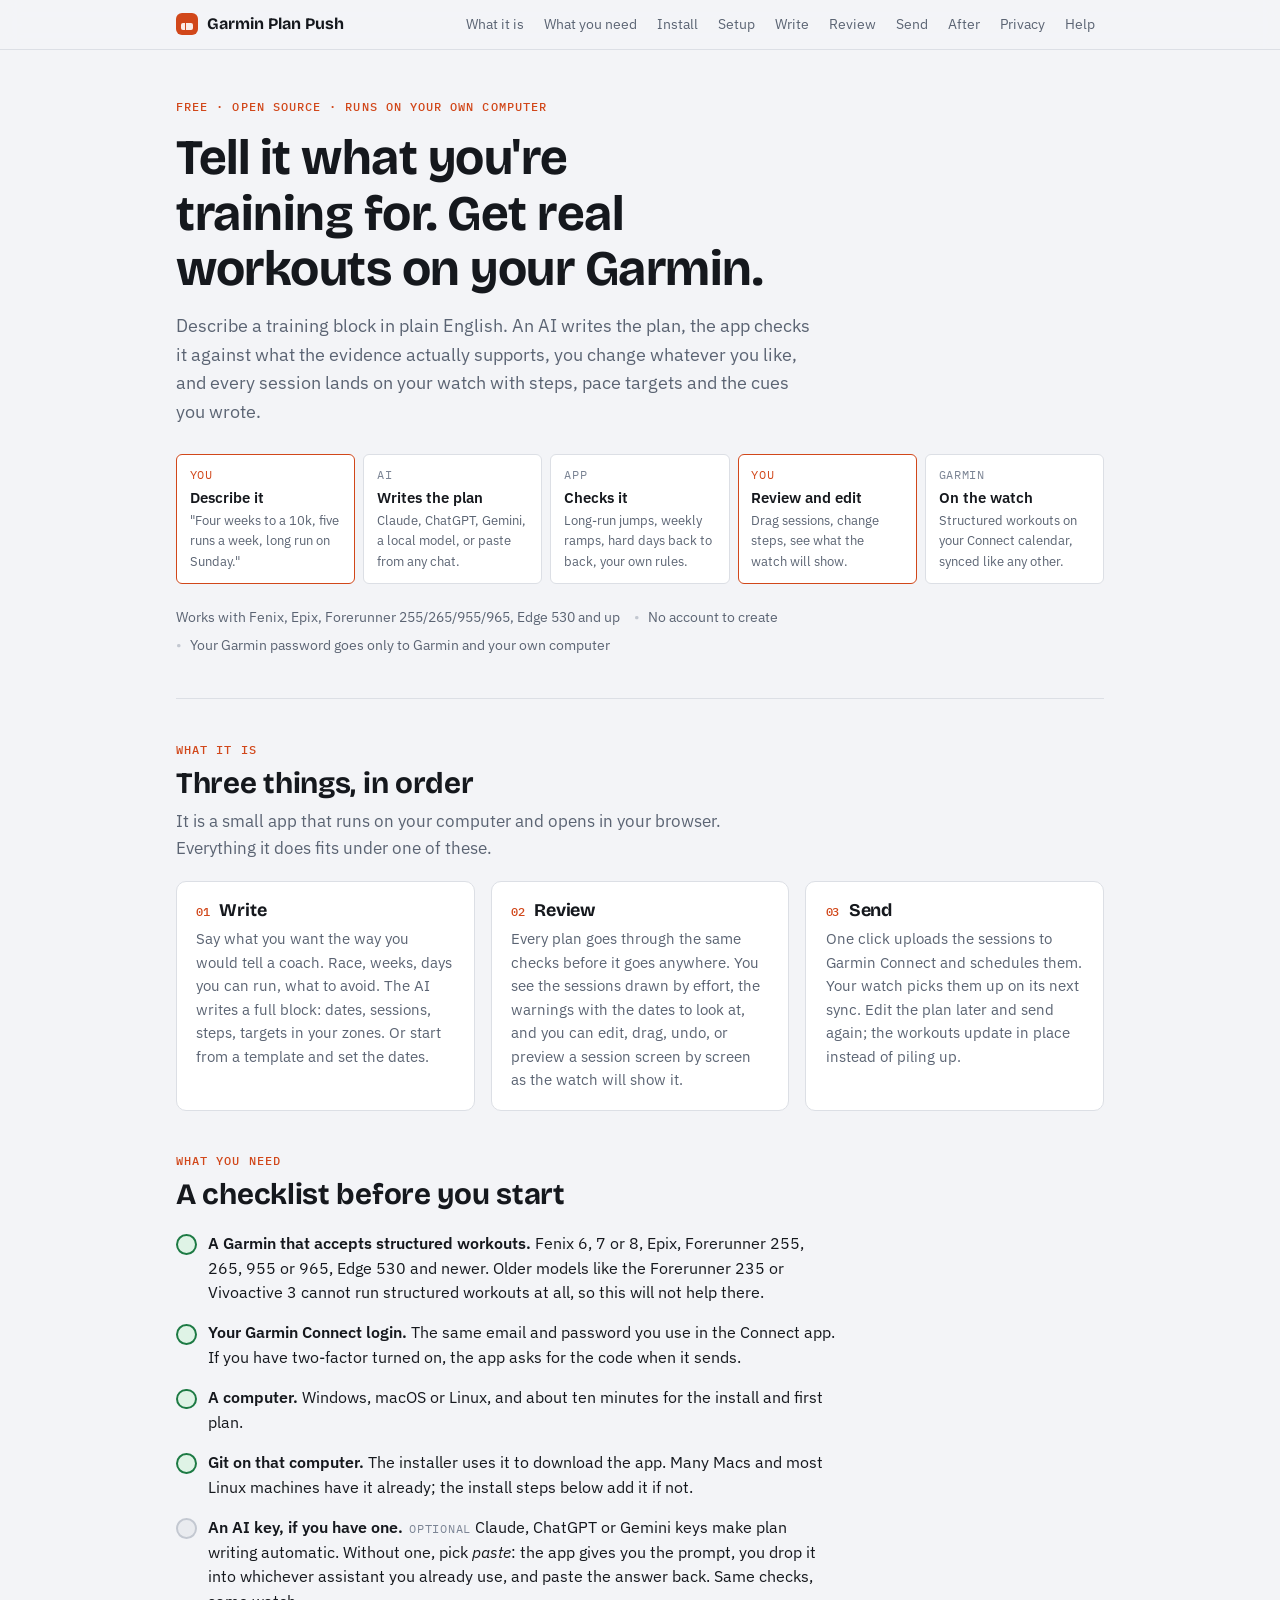
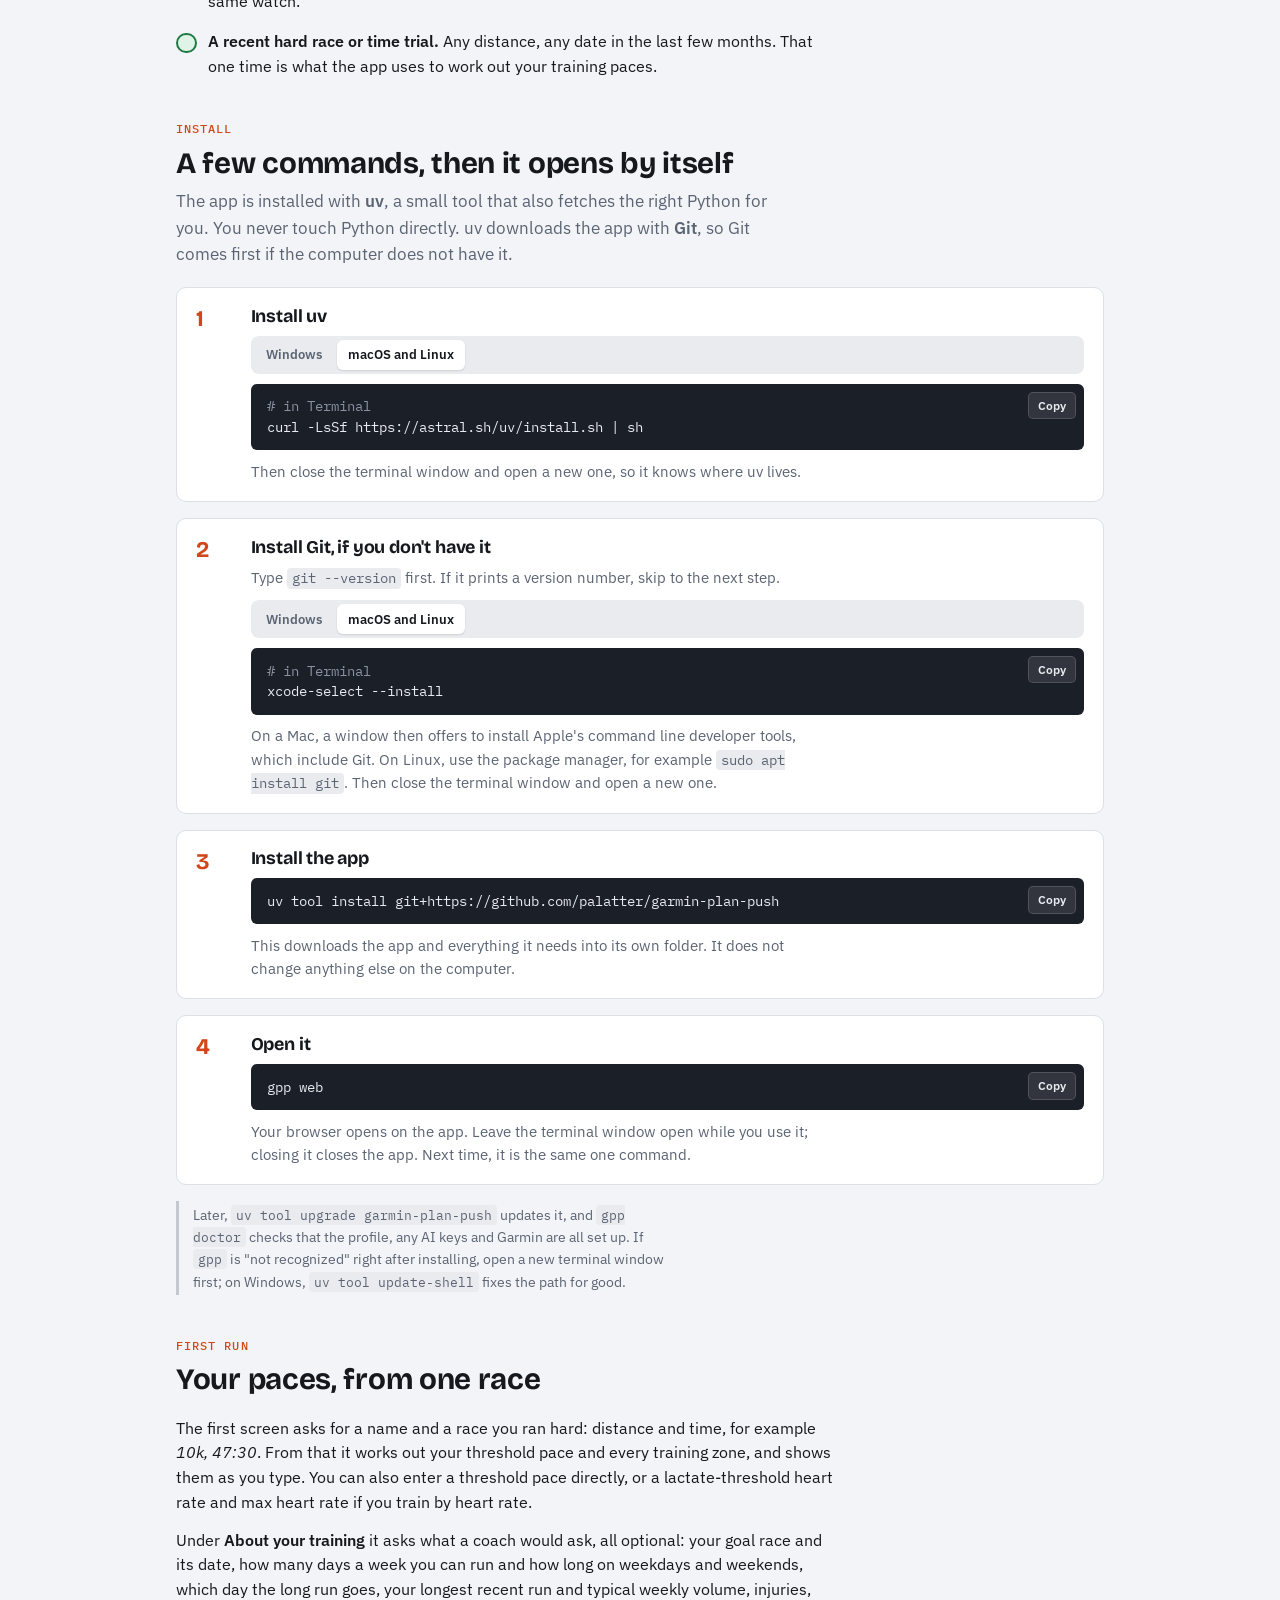
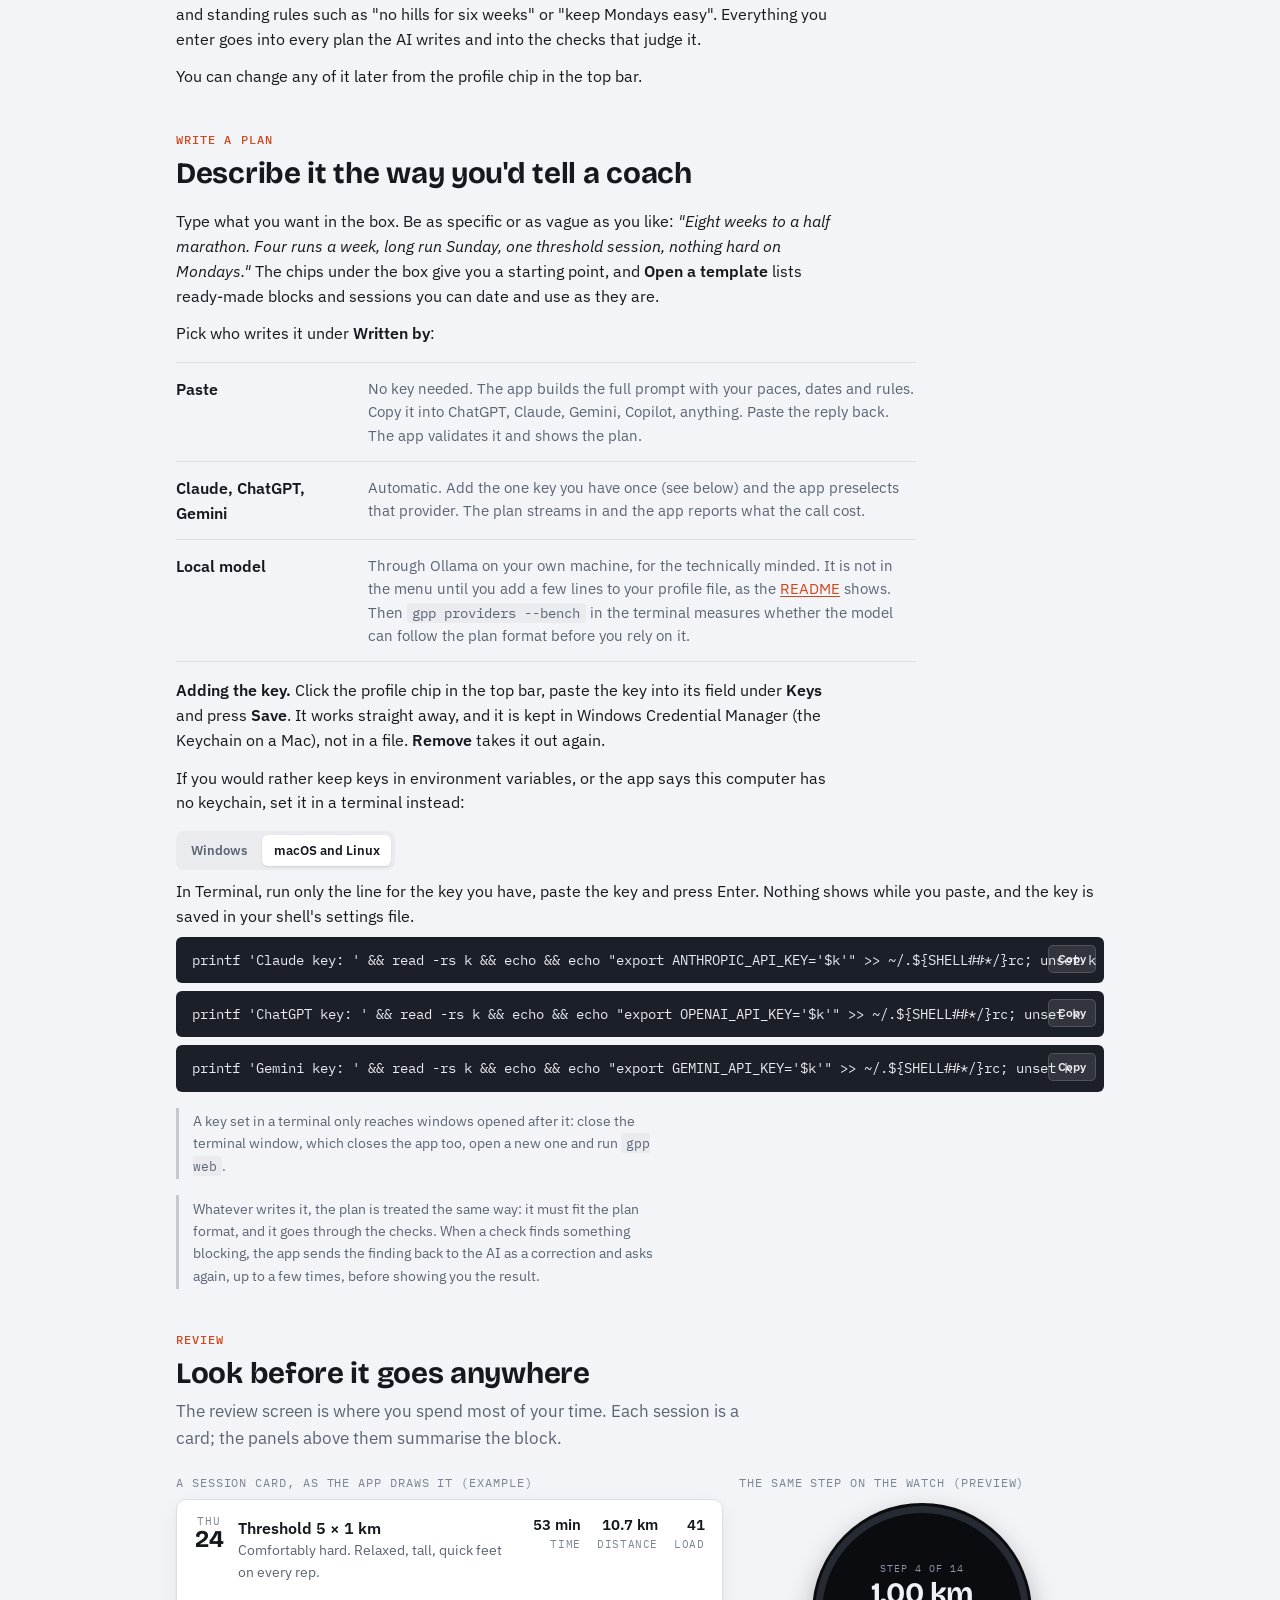
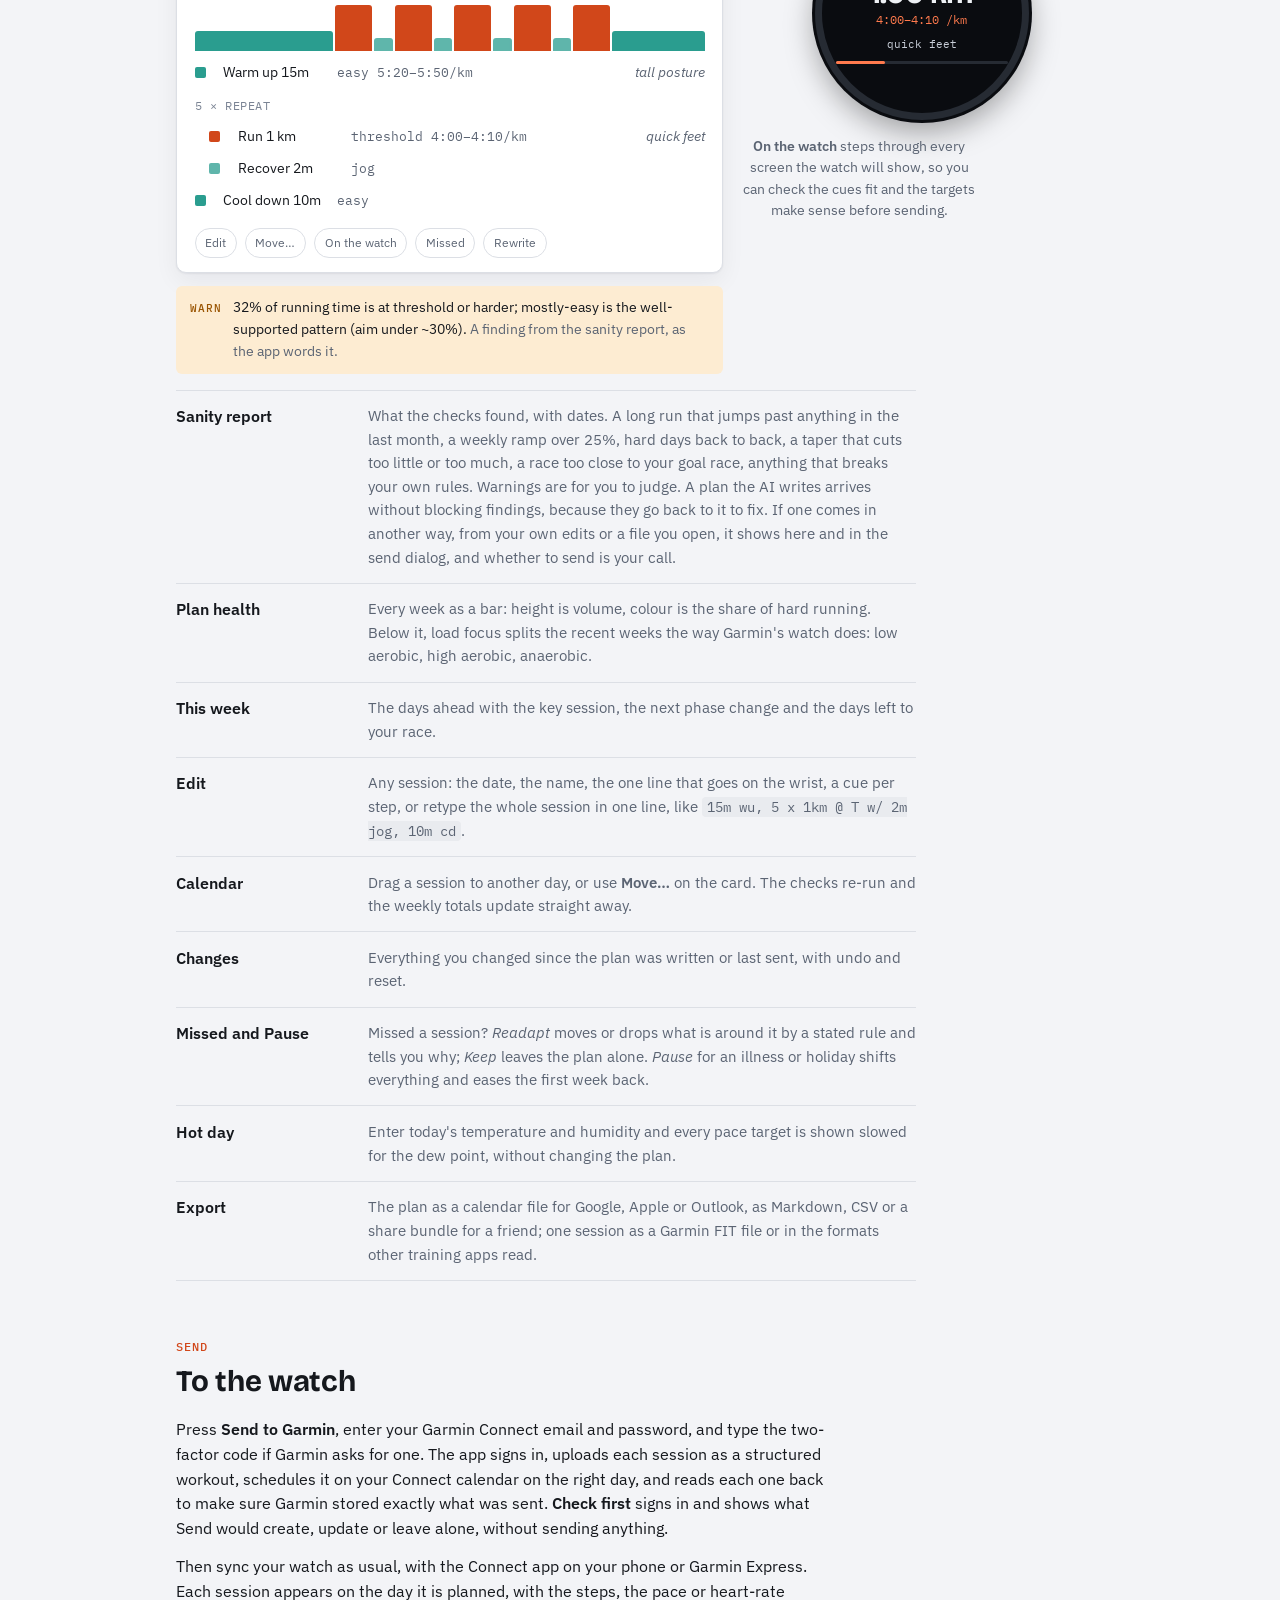
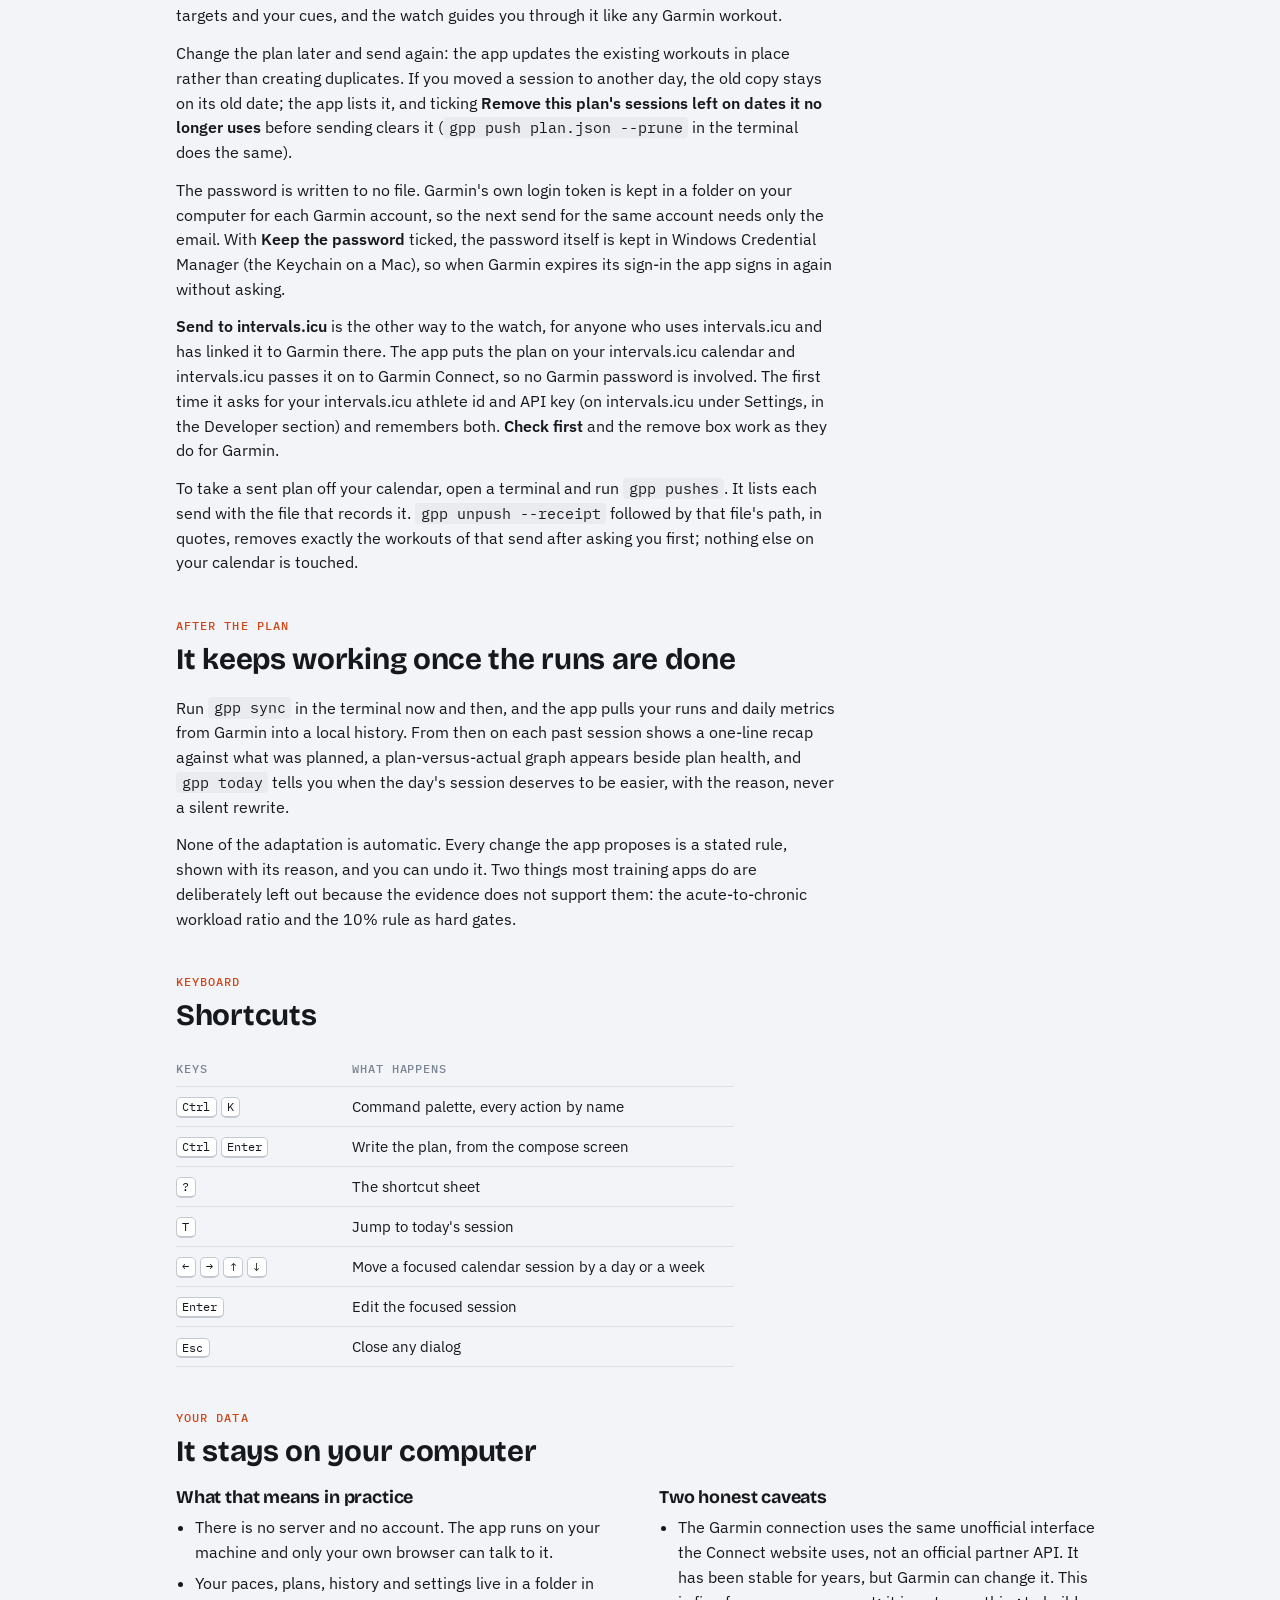
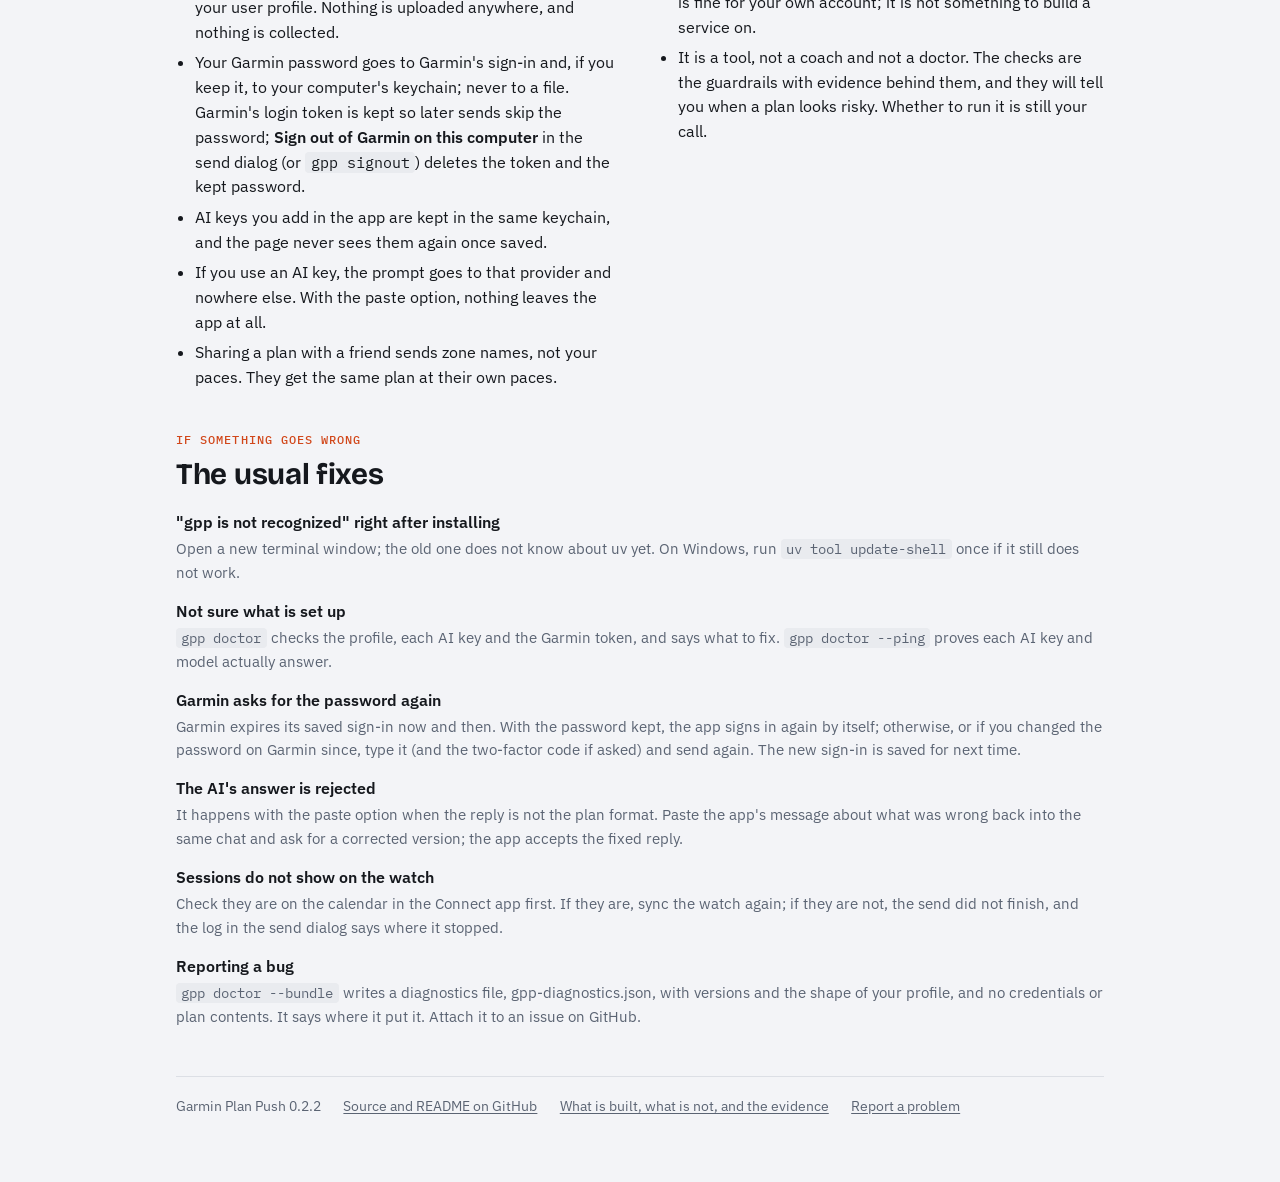
==== commit a358d32b: "Web app: send a plan to intervals.icu A Send to intervals.icu button beside Send to Garmin opens a d" ====
--- a/docs/index.html
+++ b/docs/index.html
@@ -548,6 +548,7 @@
       <p>Then sync your watch as usual, with the Connect app on your phone or Garmin Express. Each session appears on the day it is planned, with the steps, the pace or heart-rate targets and your cues, and the watch guides you through it like any Garmin workout.</p>
       <p>Change the plan later and send again: the app updates the existing workouts in place rather than creating duplicates. If you moved a session to another day, the old copy stays on its old date; the app lists it, and ticking <strong>Remove this plan's sessions left on dates it no longer uses</strong> before sending clears it (<code>gpp push plan.json --prune</code> in the terminal does the same).</p>
       <p>The password is written to no file. Garmin's own login token is kept in a folder on your computer for each Garmin account, so the next send for the same account needs only the email. With <strong>Keep the password</strong> ticked, the password itself is kept in Windows Credential Manager (the Keychain on a Mac), so when Garmin expires its sign-in the app signs in again without asking.</p>
+      <p><strong>Send to intervals.icu</strong> is the other way to the watch, for anyone who uses intervals.icu and has linked it to Garmin there. The app puts the plan on your intervals.icu calendar and intervals.icu passes it on to Garmin Connect, so no Garmin password is involved. The first time it asks for your intervals.icu athlete id and API key (on intervals.icu under Settings, in the Developer section) and remembers both. <strong>Check first</strong> and the remove box work as they do for Garmin.</p>
       <p>To take a sent plan off your calendar, open a terminal and run <code>gpp pushes</code>. It lists each send with the file that records it. <code>gpp unpush --receipt</code> followed by that file's path, in quotes, removes exactly the workouts of that send after asking you first; nothing else on your calendar is touched.</p>
     </div>
   </section>
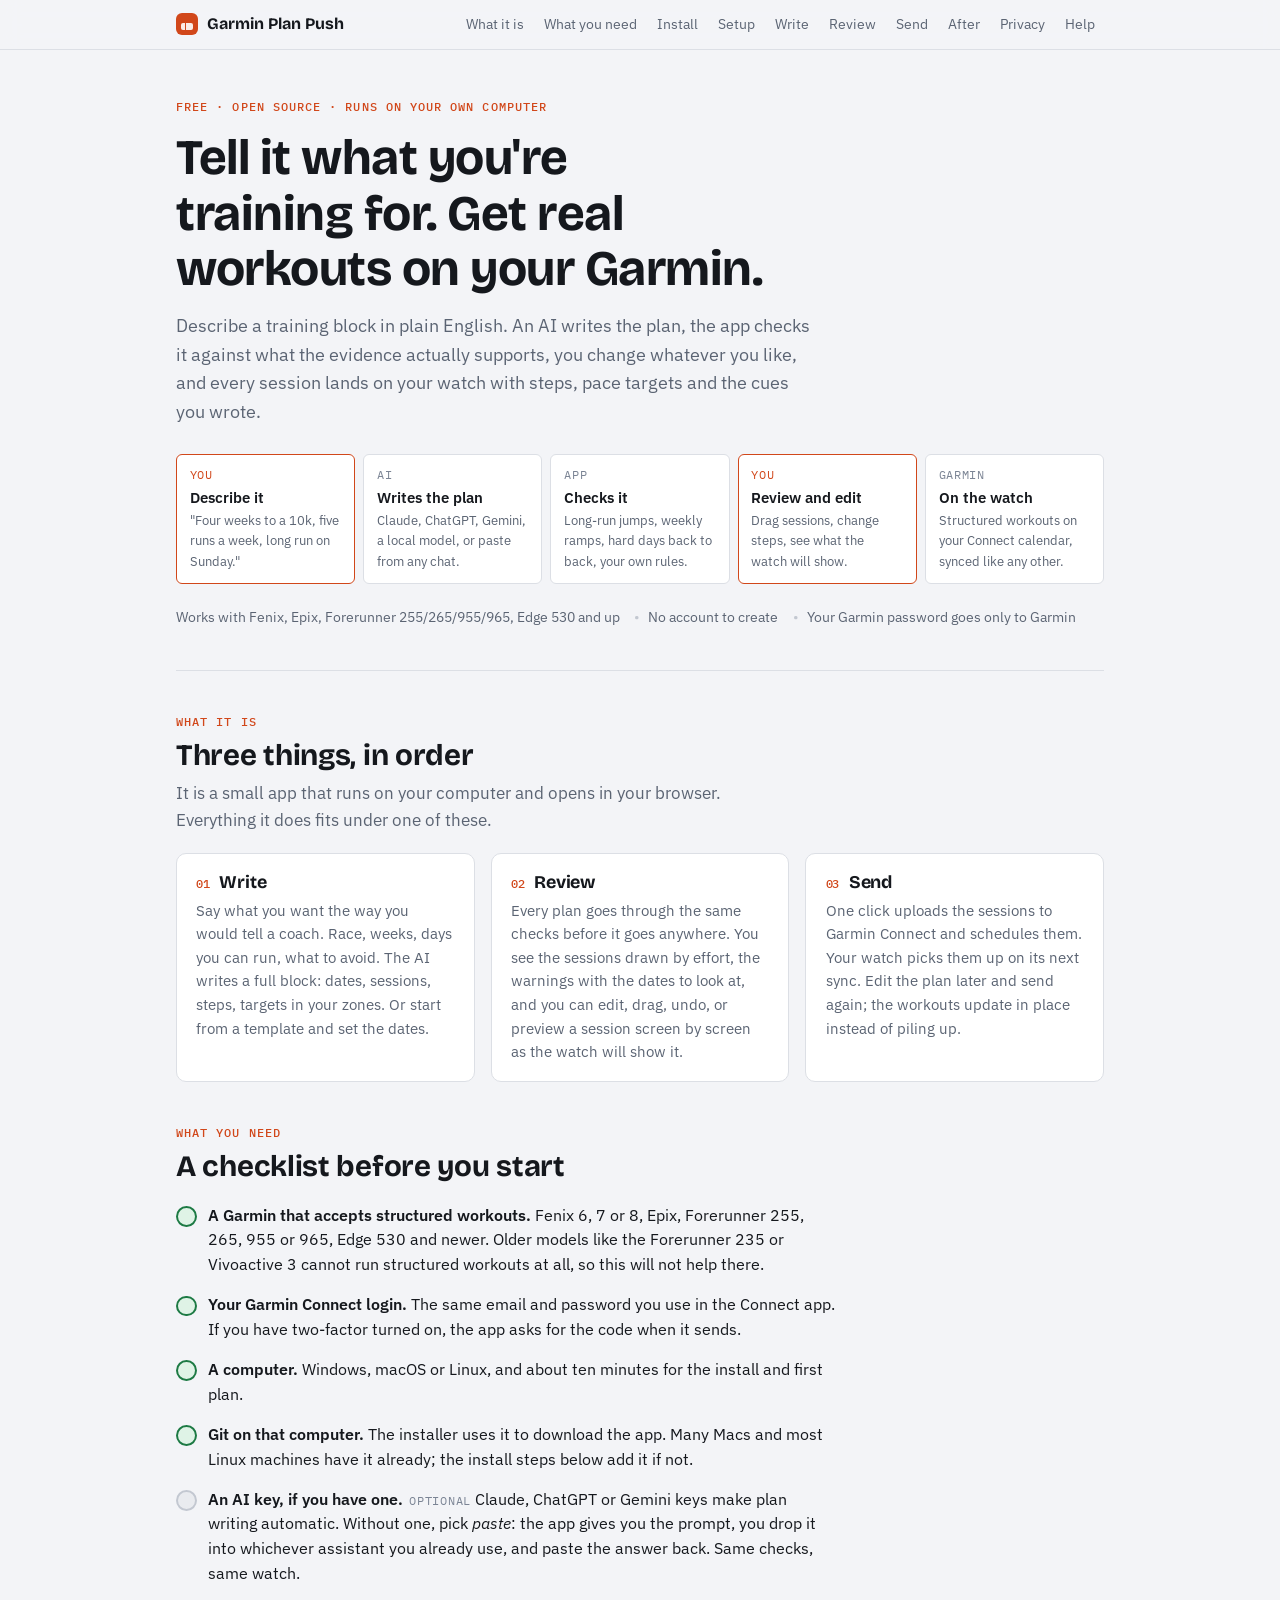
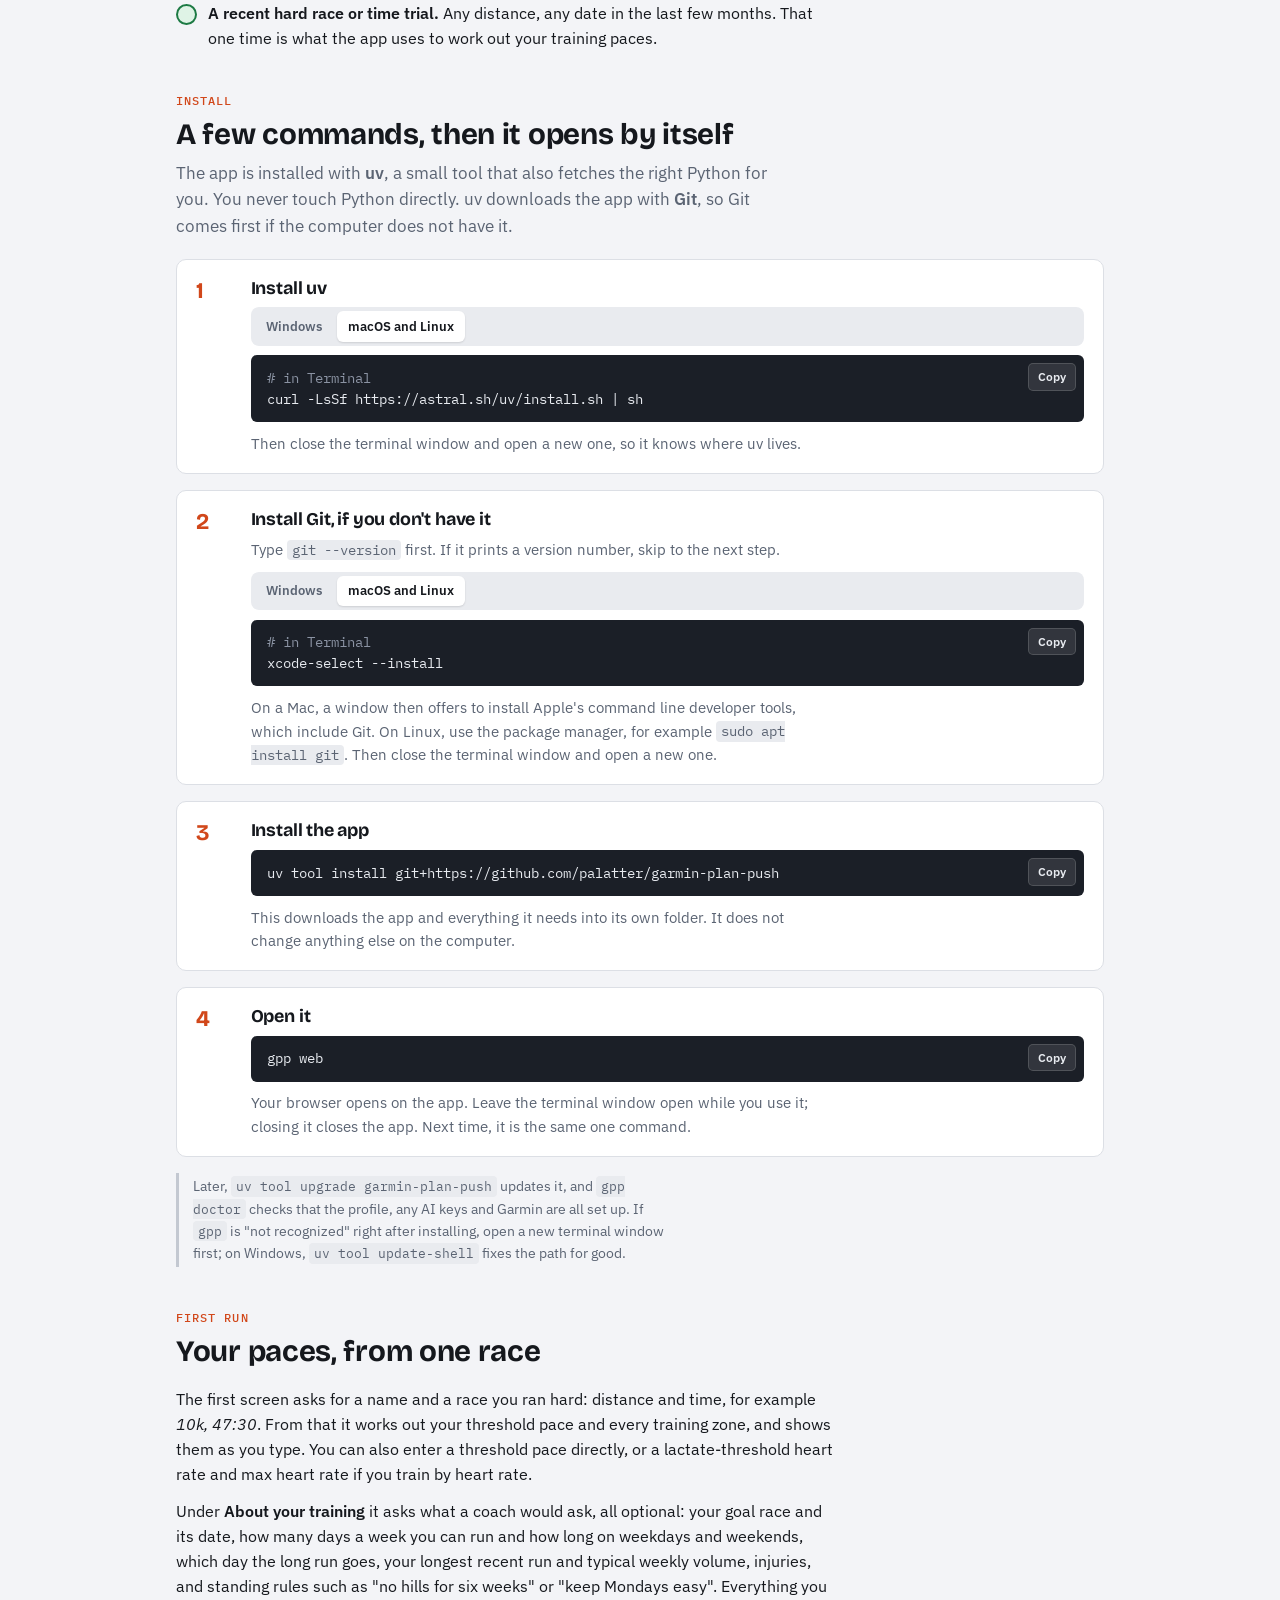
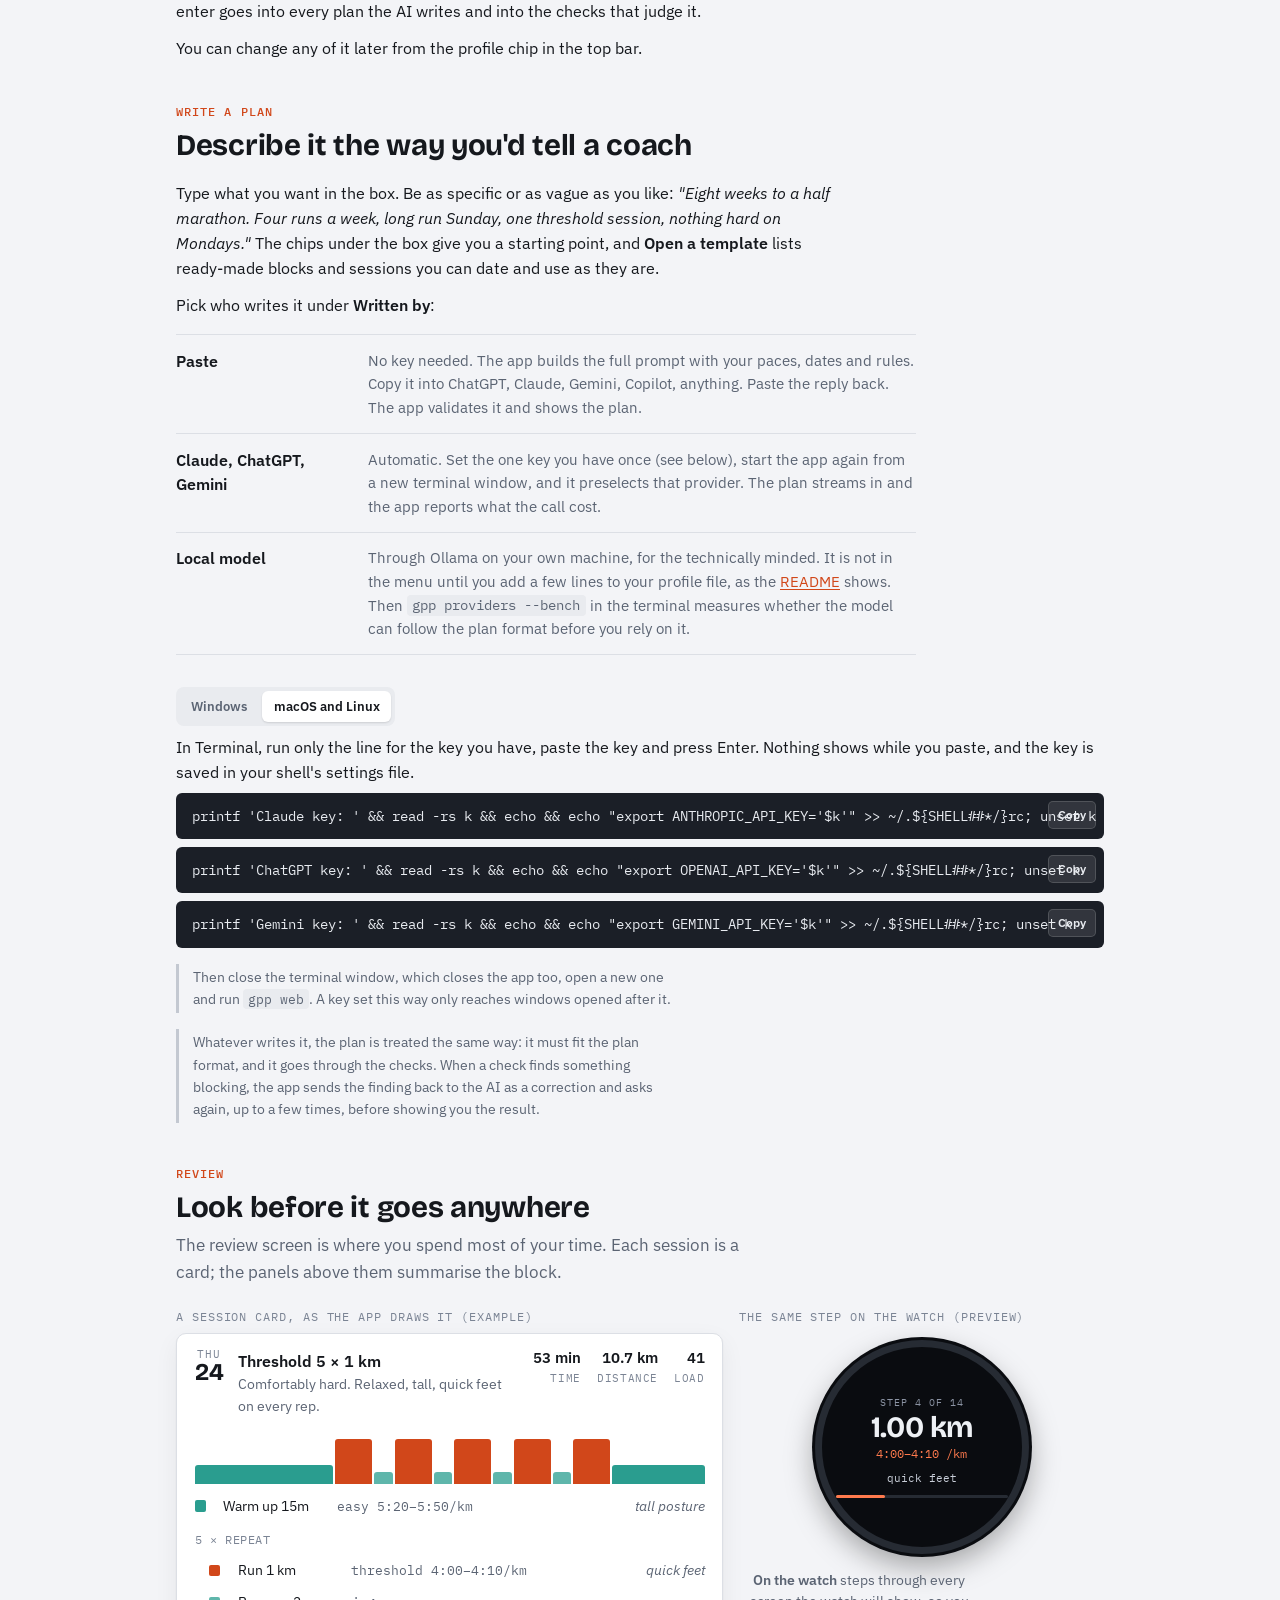
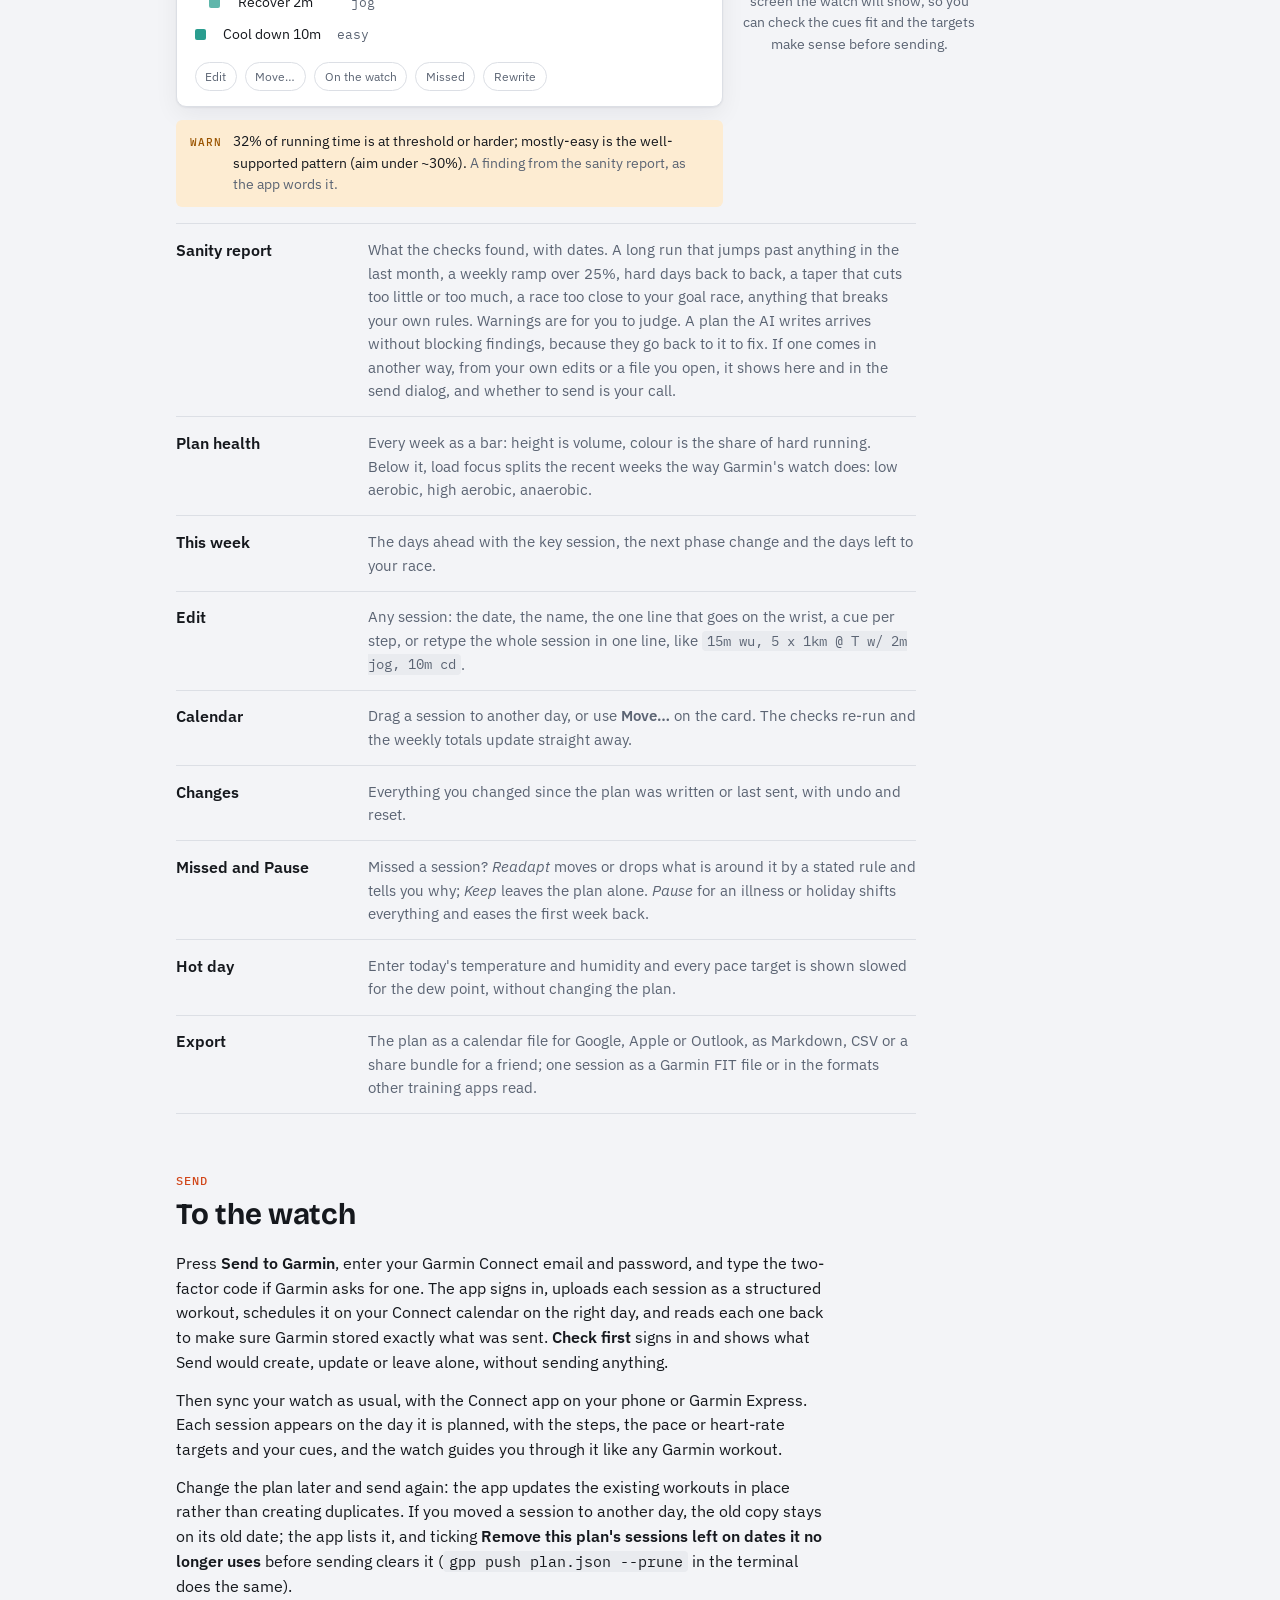
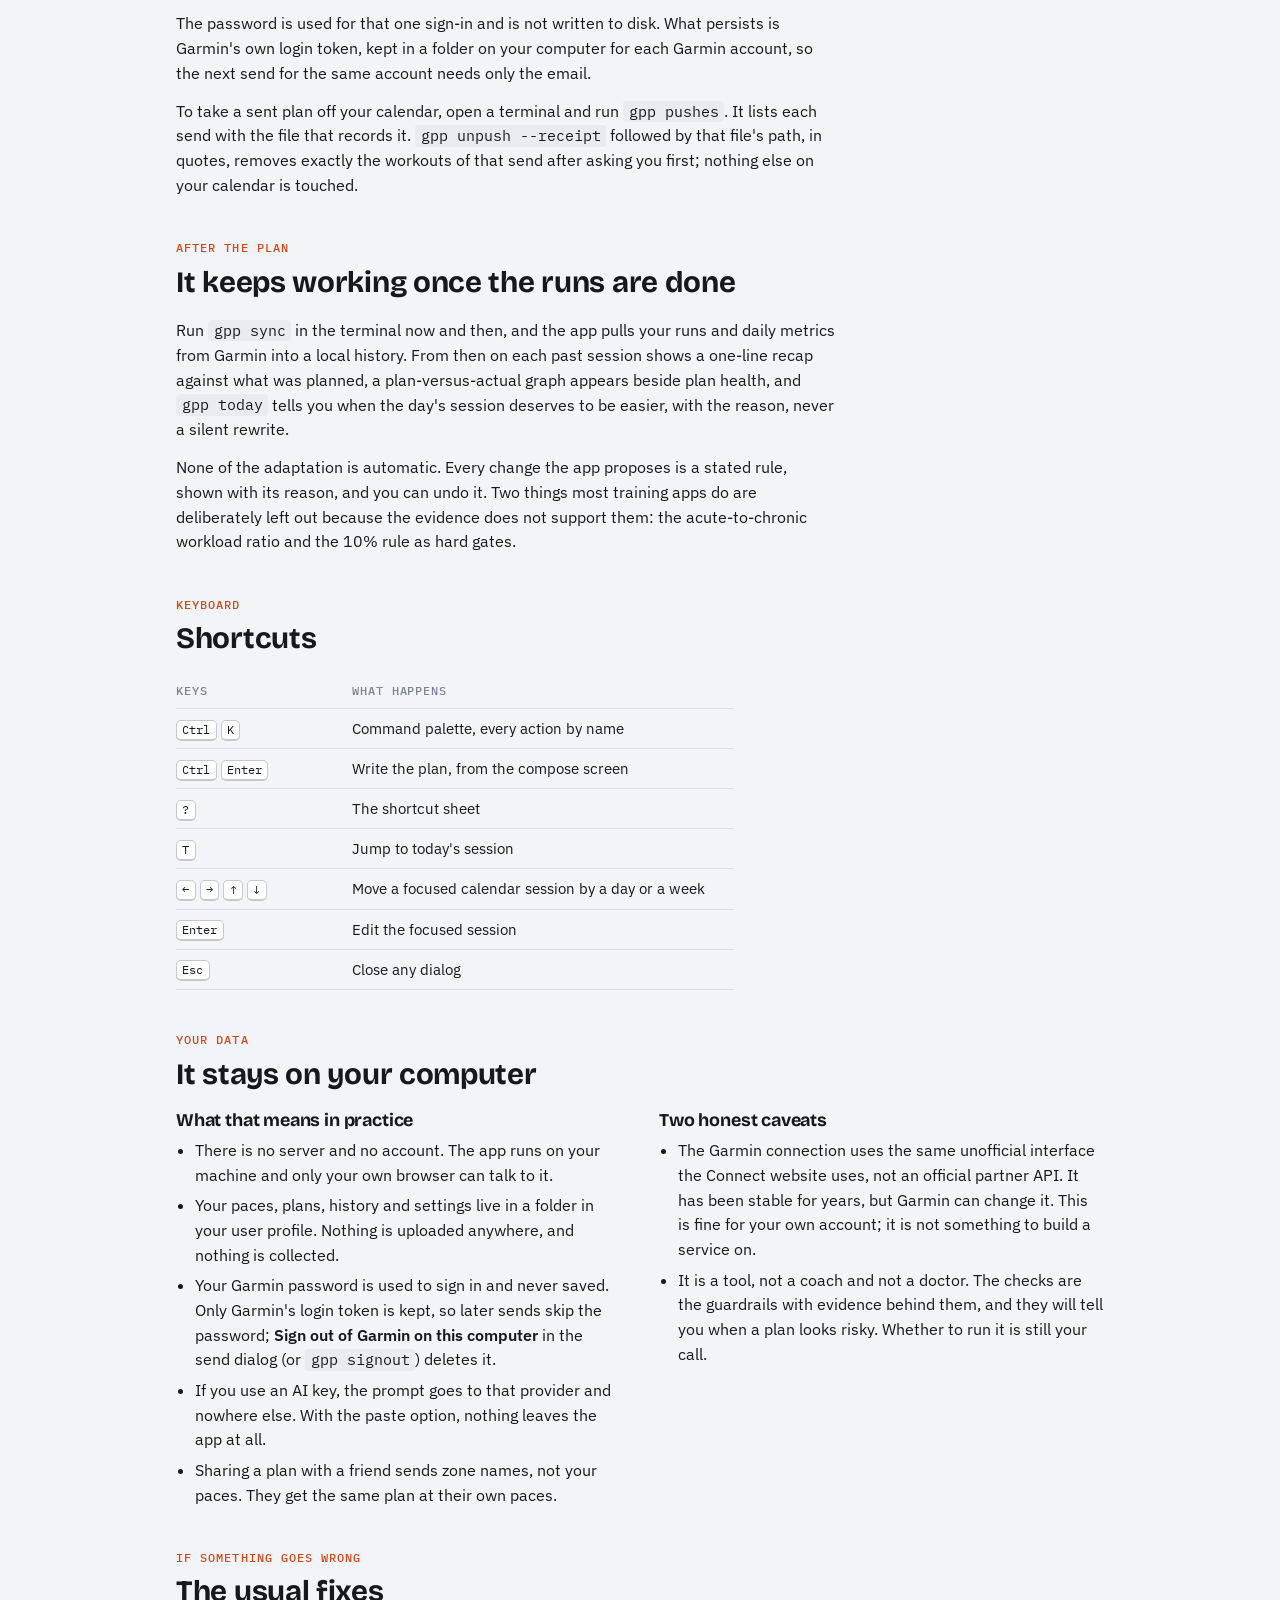
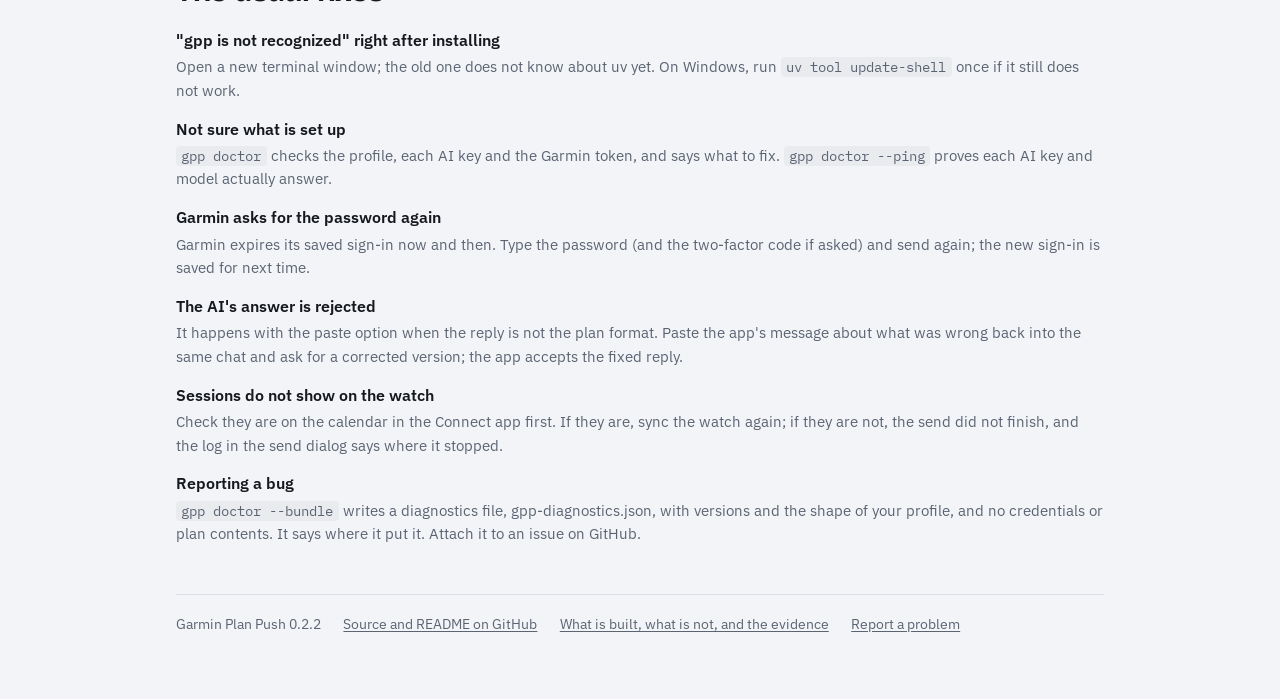
==== commit 29f3a965: "Release 0.2.2 The round-two fixes, until now under Unreleased, become 0.2.2: the version in pyprojec" ====
--- a/docs/index.html
+++ b/docs/index.html
@@ -323,7 +323,7 @@
     <div class="facts">
       <span>Works with Fenix, Epix, Forerunner 255/265/955/965, Edge 530 and up</span>
       <span>No account to create</span>
-      <span>Your Garmin password goes only to Garmin and your own computer</span>
+      <span>Your Garmin password goes only to Garmin</span>
     </div>
   </section>
 
@@ -443,13 +443,9 @@
     </div>
     <dl class="rows" style="margin-top:1rem">
       <div class="row"><dt>Paste</dt><dd>No key needed. The app builds the full prompt with your paces, dates and rules. Copy it into ChatGPT, Claude, Gemini, Copilot, anything. Paste the reply back. The app validates it and shows the plan.</dd></div>
-      <div class="row"><dt>Claude, ChatGPT, Gemini</dt><dd>Automatic. Add the one key you have once (see below) and the app preselects that provider. The plan streams in and the app reports what the call cost.</dd></div>
+      <div class="row"><dt>Claude, ChatGPT, Gemini</dt><dd>Automatic. Set the one key you have once (see below), start the app again from a new terminal window, and it preselects that provider. The plan streams in and the app reports what the call cost.</dd></div>
       <div class="row"><dt>Local model</dt><dd>Through Ollama on your own machine, for the technically minded. It is not in the menu until you add a few lines to your profile file, as the <a href="https://github.com/palatter/garmin-plan-push#ai-providers">README</a> shows. Then <code>gpp providers --bench</code> in the terminal measures whether the model can follow the plan format before you rely on it.</dd></div>
     </dl>
-    <div class="prose" style="margin-top:1rem">
-      <p><strong>Adding the key.</strong> Click the profile chip in the top bar, paste the key into its field under <strong>Keys</strong> and press <strong>Save</strong>. It works straight away, and it is kept in Windows Credential Manager (the Keychain on a Mac), not in a file. <strong>Remove</strong> takes it out again.</p>
-      <p>If you would rather keep keys in environment variables, or the app says this computer has no keychain, set it in a terminal instead:</p>
-    </div>
     <div class="tabs" role="tablist" aria-label="Operating system" style="margin-top:1rem">
       <button type="button" role="tab" id="tab-key-win" aria-selected="true" aria-controls="key-win" data-os="win">Windows</button>
       <button type="button" role="tab" id="tab-key-mac" aria-selected="false" aria-controls="key-mac" data-os="mac">macOS and Linux</button>
@@ -466,7 +462,7 @@
       <div class="cmd"><pre>printf 'ChatGPT key: ' &amp;&amp; read -rs k &amp;&amp; echo &amp;&amp; echo "export OPENAI_API_KEY='$k'" &gt;&gt; ~/.${SHELL##*/}rc; unset k</pre><button type="button" class="copy" aria-label="Copy the ChatGPT key command">Copy</button></div>
       <div class="cmd"><pre>printf 'Gemini key: ' &amp;&amp; read -rs k &amp;&amp; echo &amp;&amp; echo "export GEMINI_API_KEY='$k'" &gt;&gt; ~/.${SHELL##*/}rc; unset k</pre><button type="button" class="copy" aria-label="Copy the Gemini key command">Copy</button></div>
     </div>
-    <p class="note" style="margin-top:1rem">A key set in a terminal only reaches windows opened after it: close the terminal window, which closes the app too, open a new one and run <code>gpp web</code>.</p>
+    <p class="note" style="margin-top:1rem">Then close the terminal window, which closes the app too, open a new one and run <code>gpp web</code>. A key set this way only reaches windows opened after it.</p>
     <p class="note" style="margin-top:1rem">Whatever writes it, the plan is treated the same way: it must fit the plan format, and it goes through the checks. When a check finds something blocking, the app sends the finding back to the AI as a correction and asks again, up to a few times, before showing you the result.</p>
   </section>
 
@@ -547,8 +543,7 @@
       <p>Press <strong>Send to Garmin</strong>, enter your Garmin Connect email and password, and type the two-factor code if Garmin asks for one. The app signs in, uploads each session as a structured workout, schedules it on your Connect calendar on the right day, and reads each one back to make sure Garmin stored exactly what was sent. <strong>Check first</strong> signs in and shows what Send would create, update or leave alone, without sending anything.</p>
       <p>Then sync your watch as usual, with the Connect app on your phone or Garmin Express. Each session appears on the day it is planned, with the steps, the pace or heart-rate targets and your cues, and the watch guides you through it like any Garmin workout.</p>
       <p>Change the plan later and send again: the app updates the existing workouts in place rather than creating duplicates. If you moved a session to another day, the old copy stays on its old date; the app lists it, and ticking <strong>Remove this plan's sessions left on dates it no longer uses</strong> before sending clears it (<code>gpp push plan.json --prune</code> in the terminal does the same).</p>
-      <p>The password is written to no file. Garmin's own login token is kept in a folder on your computer for each Garmin account, so the next send for the same account needs only the email. With <strong>Keep the password</strong> ticked, the password itself is kept in Windows Credential Manager (the Keychain on a Mac), so when Garmin expires its sign-in the app signs in again without asking.</p>
-      <p><strong>Send to intervals.icu</strong> is the other way to the watch, for anyone who uses intervals.icu and has linked it to Garmin there. The app puts the plan on your intervals.icu calendar and intervals.icu passes it on to Garmin Connect, so no Garmin password is involved. The first time it asks for your intervals.icu athlete id and API key (on intervals.icu under Settings, in the Developer section) and remembers both. <strong>Check first</strong> and the remove box work as they do for Garmin.</p>
+      <p>The password is used for that one sign-in and is not written to disk. What persists is Garmin's own login token, kept in a folder on your computer for each Garmin account, so the next send for the same account needs only the email.</p>
       <p>To take a sent plan off your calendar, open a terminal and run <code>gpp pushes</code>. It lists each send with the file that records it. <code>gpp unpush --receipt</code> followed by that file's path, in quotes, removes exactly the workouts of that send after asking you first; nothing else on your calendar is touched.</p>
     </div>
   </section>
@@ -594,8 +589,7 @@
         <ul>
           <li>There is no server and no account. The app runs on your machine and only your own browser can talk to it.</li>
           <li>Your paces, plans, history and settings live in a folder in your user profile. Nothing is uploaded anywhere, and nothing is collected.</li>
-          <li>Your Garmin password goes to Garmin's sign-in and, if you keep it, to your computer's keychain; never to a file. Garmin's login token is kept so later sends skip the password; <strong>Sign out of Garmin on this computer</strong> in the send dialog (or <code>gpp signout</code>) deletes the token and the kept password.</li>
-          <li>AI keys you add in the app are kept in the same keychain, and the page never sees them again once saved.</li>
+          <li>Your Garmin password is used to sign in and never saved. Only Garmin's login token is kept, so later sends skip the password; <strong>Sign out of Garmin on this computer</strong> in the send dialog (or <code>gpp signout</code>) deletes it.</li>
           <li>If you use an AI key, the prompt goes to that provider and nowhere else. With the paste option, nothing leaves the app at all.</li>
           <li>Sharing a plan with a friend sends zone names, not your paces. They get the same plan at their own paces.</li>
         </ul>
@@ -618,7 +612,7 @@
     <dl class="qa">
       <div><dt>"gpp is not recognized" right after installing</dt><dd>Open a new terminal window; the old one does not know about uv yet. On Windows, run <code>uv tool update-shell</code> once if it still does not work.</dd></div>
       <div><dt>Not sure what is set up</dt><dd><code>gpp doctor</code> checks the profile, each AI key and the Garmin token, and says what to fix. <code>gpp doctor --ping</code> proves each AI key and model actually answer.</dd></div>
-      <div><dt>Garmin asks for the password again</dt><dd>Garmin expires its saved sign-in now and then. With the password kept, the app signs in again by itself; otherwise, or if you changed the password on Garmin since, type it (and the two-factor code if asked) and send again. The new sign-in is saved for next time.</dd></div>
+      <div><dt>Garmin asks for the password again</dt><dd>Garmin expires its saved sign-in now and then. Type the password (and the two-factor code if asked) and send again; the new sign-in is saved for next time.</dd></div>
       <div><dt>The AI's answer is rejected</dt><dd>It happens with the paste option when the reply is not the plan format. Paste the app's message about what was wrong back into the same chat and ask for a corrected version; the app accepts the fixed reply.</dd></div>
       <div><dt>Sessions do not show on the watch</dt><dd>Check they are on the calendar in the Connect app first. If they are, sync the watch again; if they are not, the send did not finish, and the log in the send dialog says where it stopped.</dd></div>
       <div><dt>Reporting a bug</dt><dd><code>gpp doctor --bundle</code> writes a diagnostics file, gpp-diagnostics.json, with versions and the shape of your profile, and no credentials or plan contents. It says where it put it. Attach it to an issue on GitHub.</dd></div>
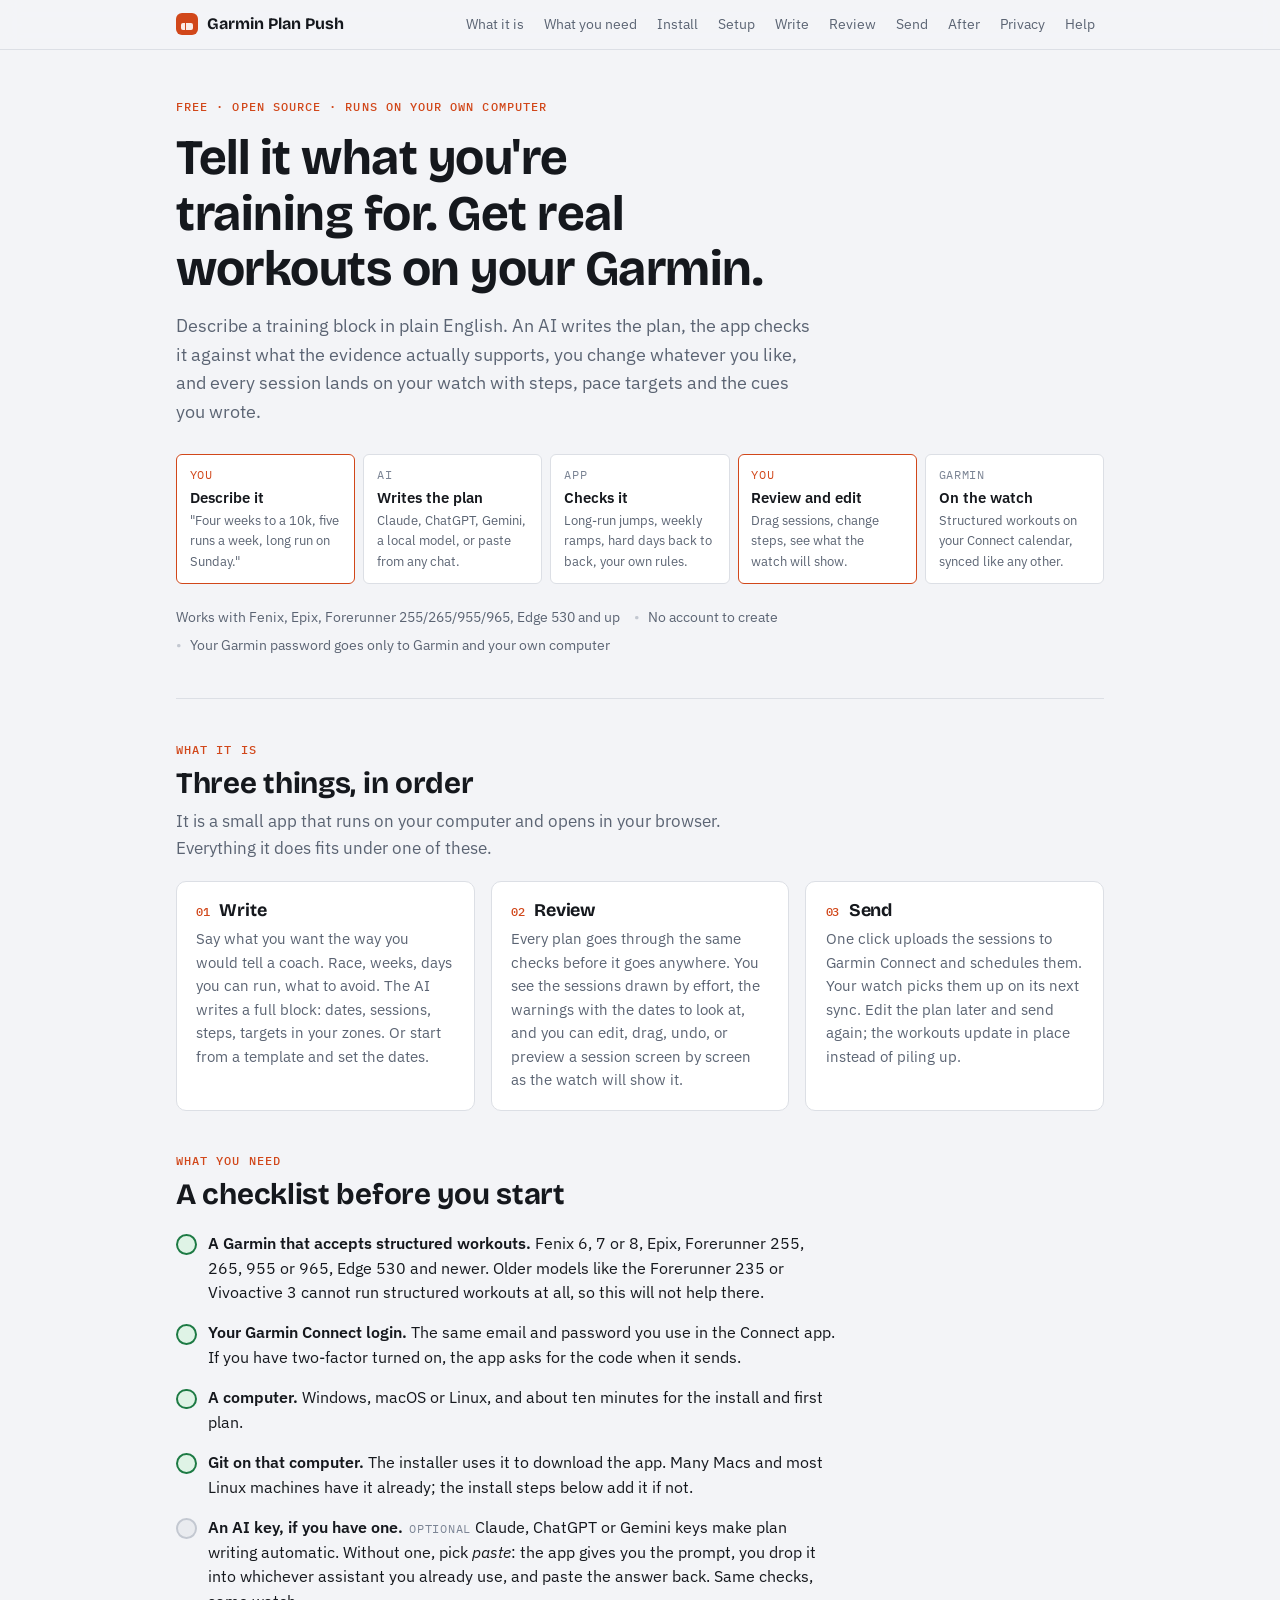
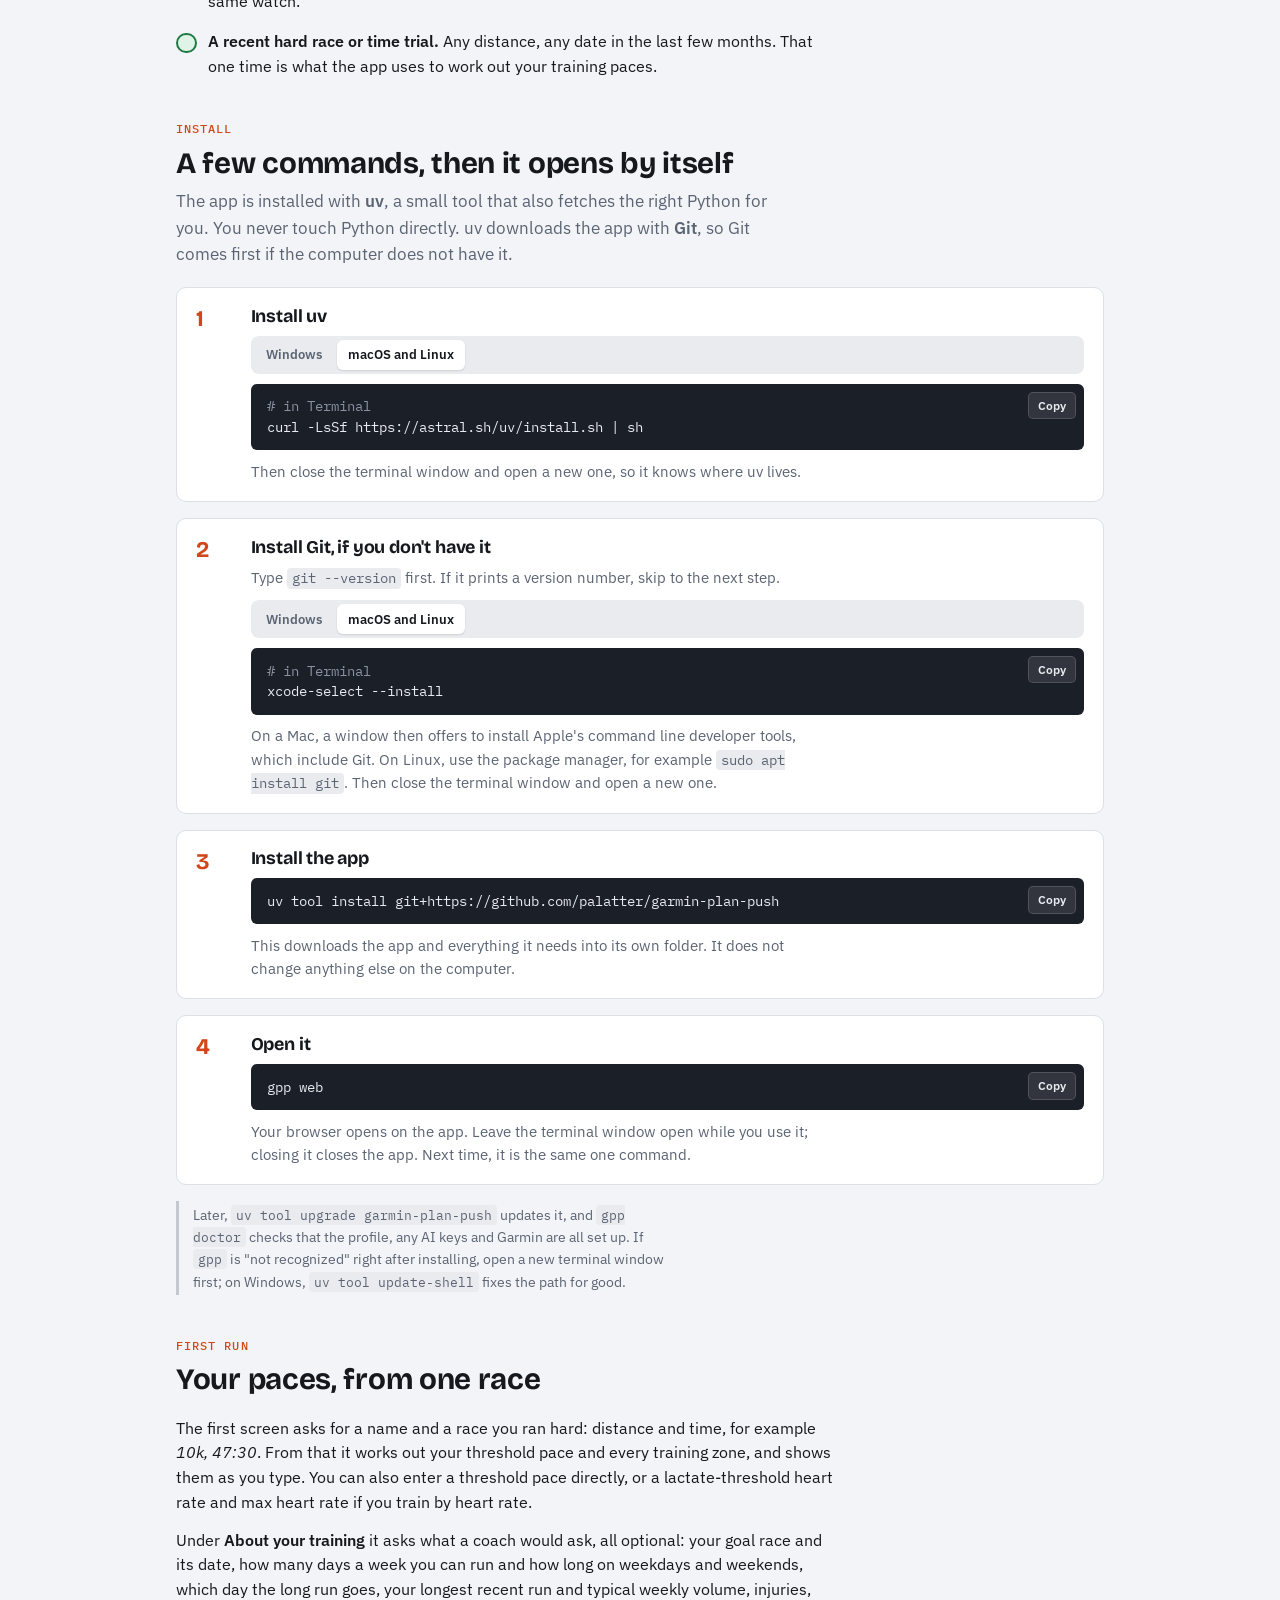
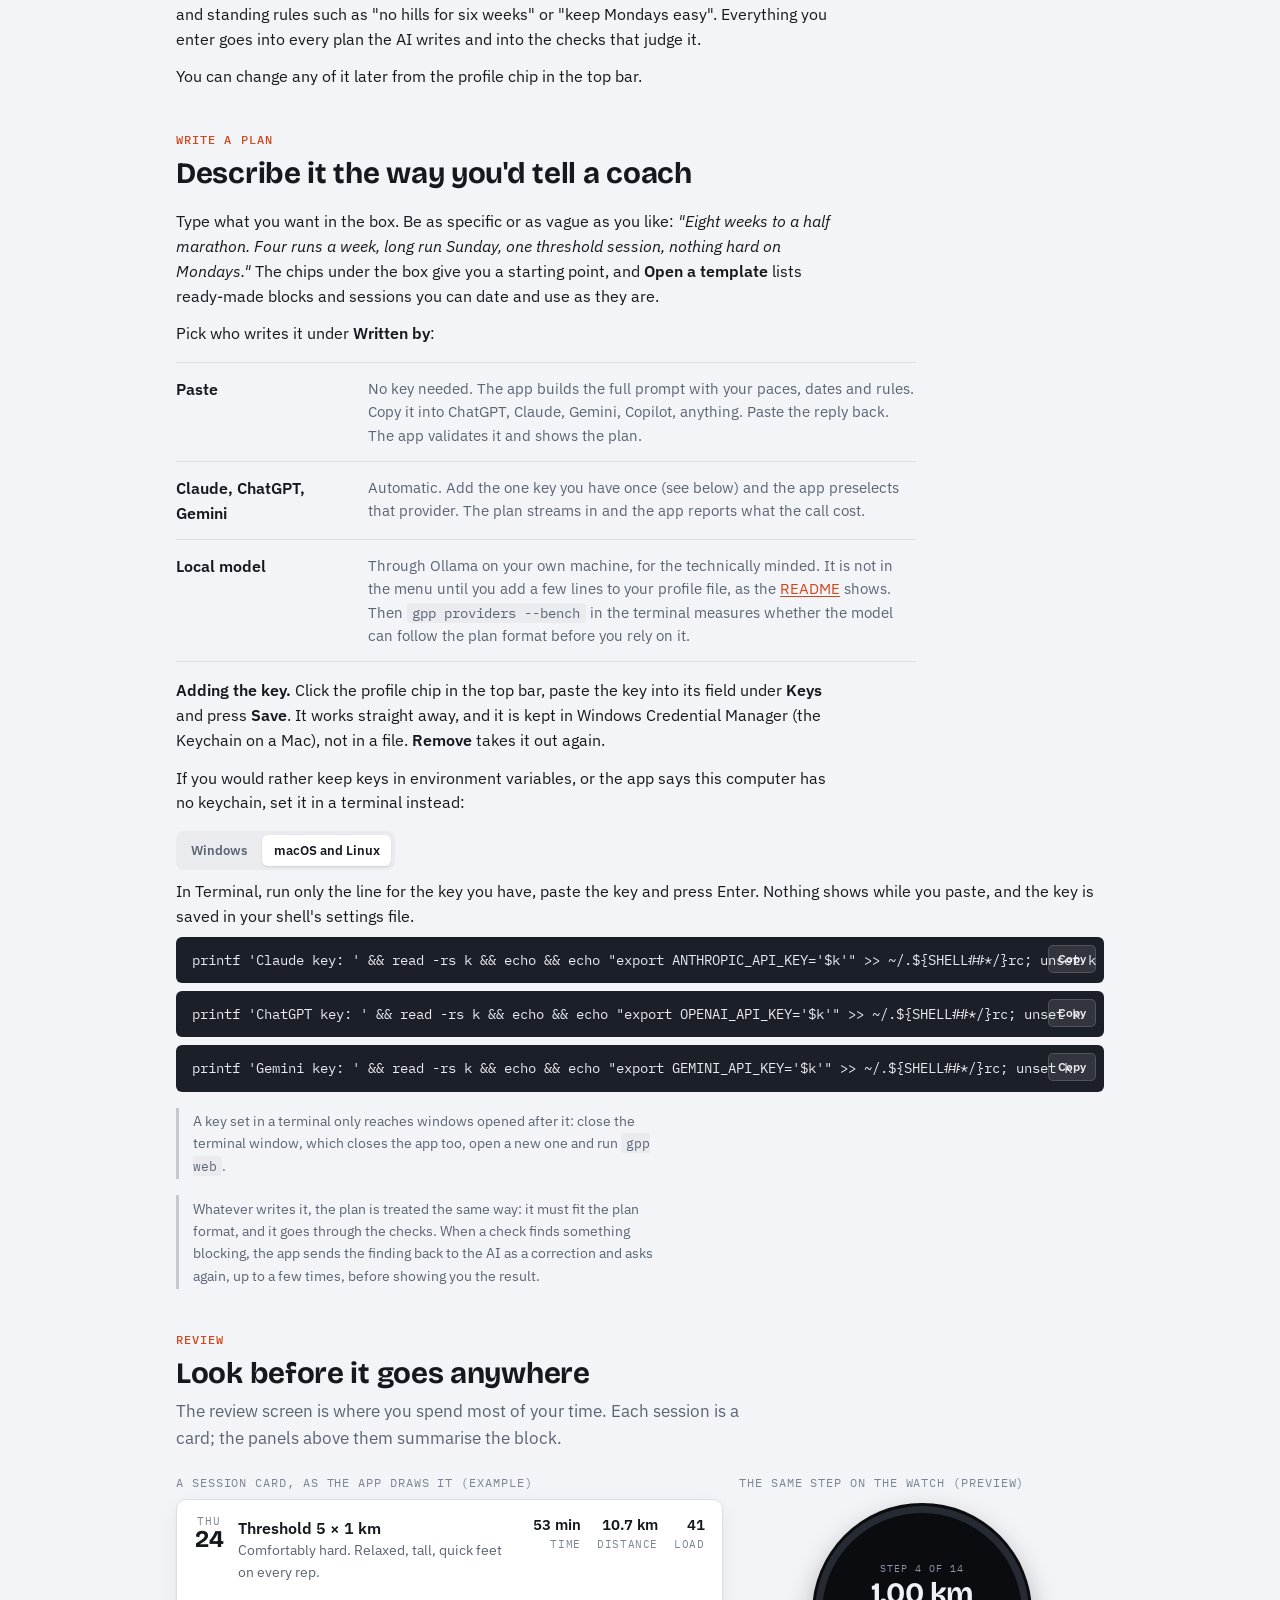
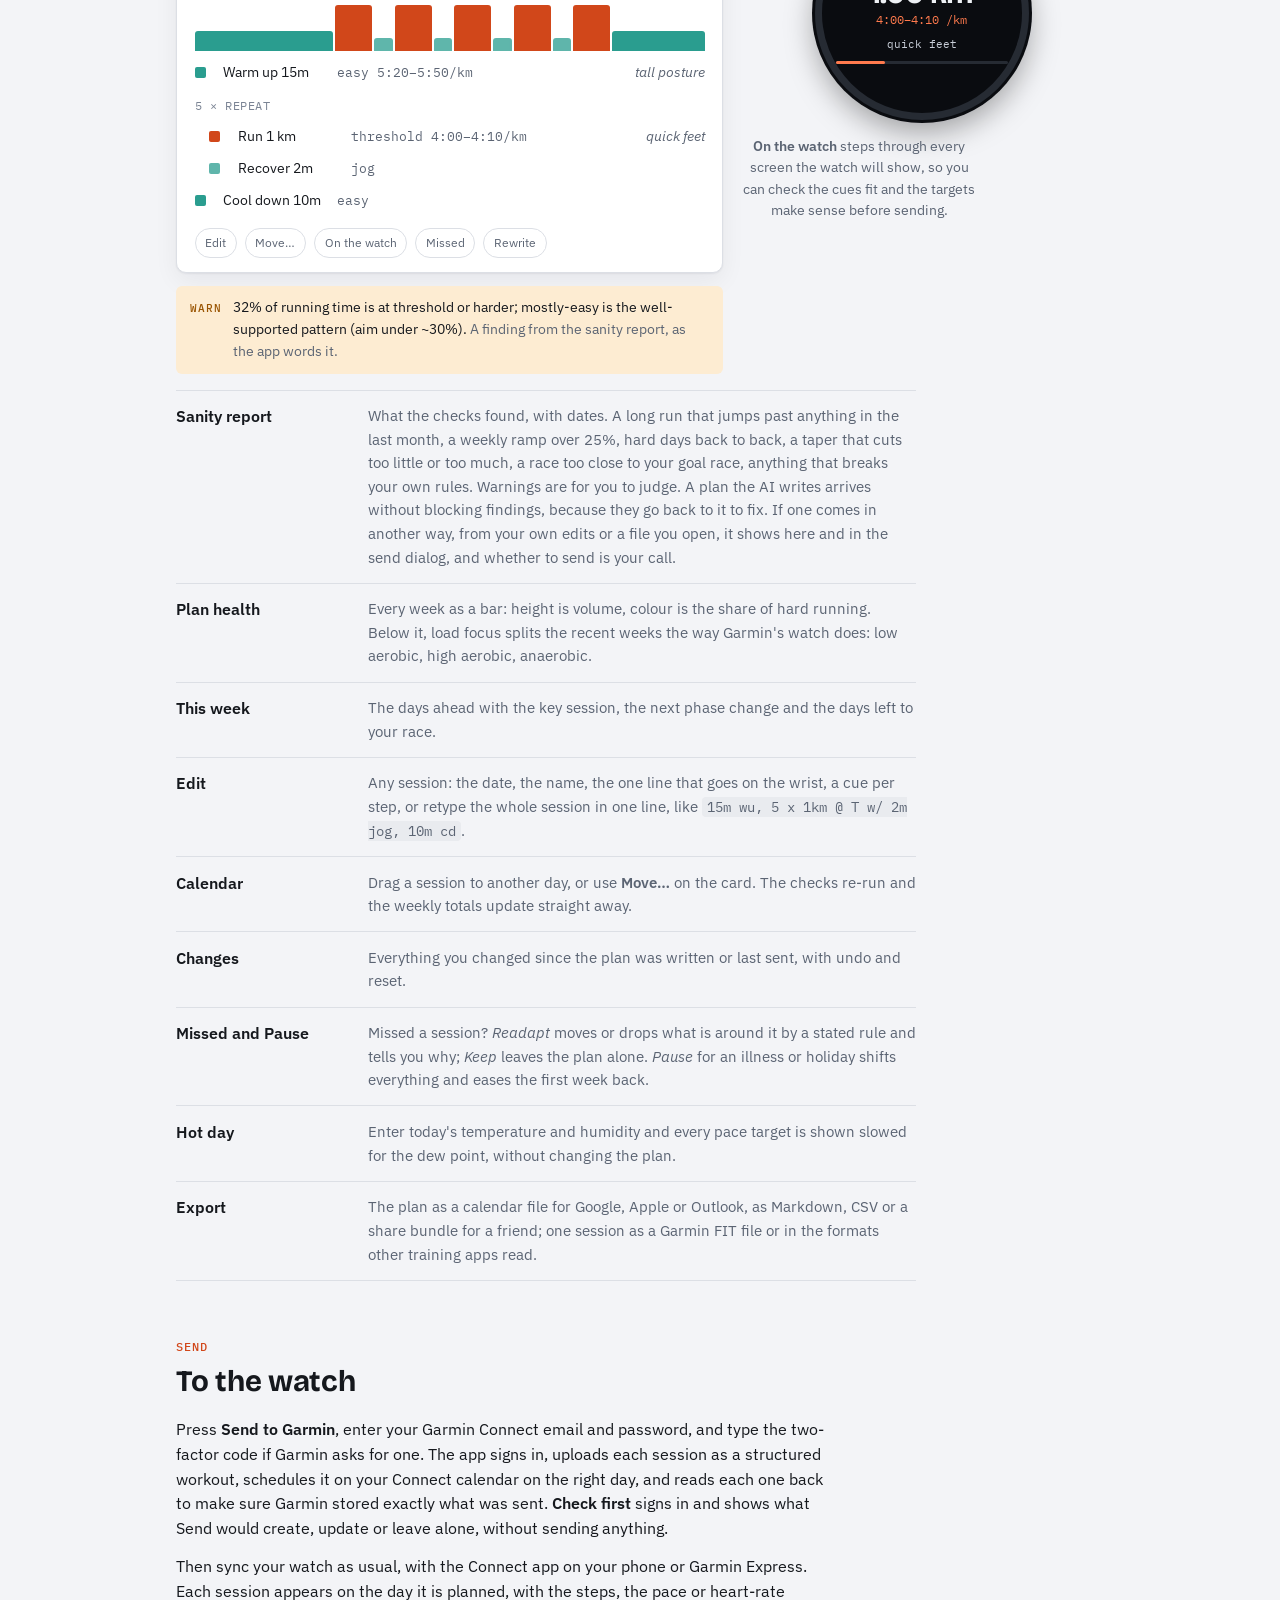
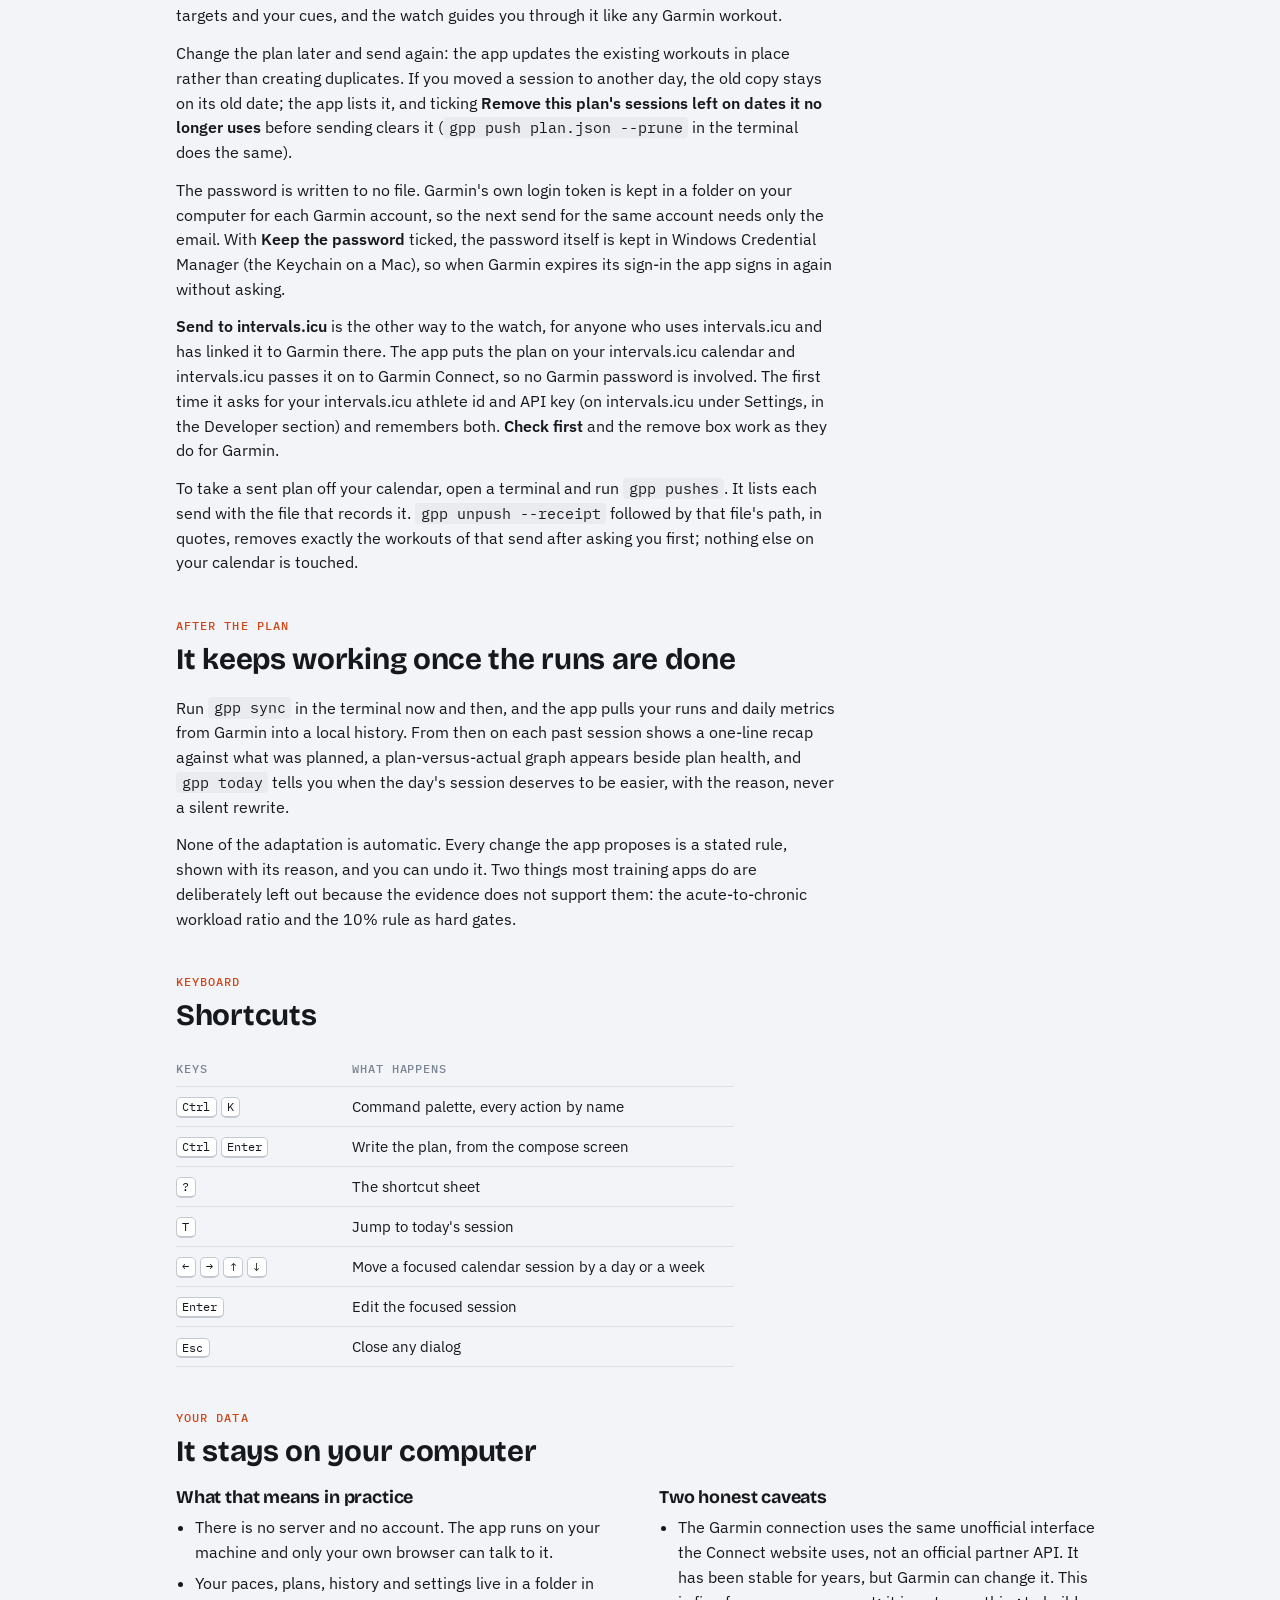
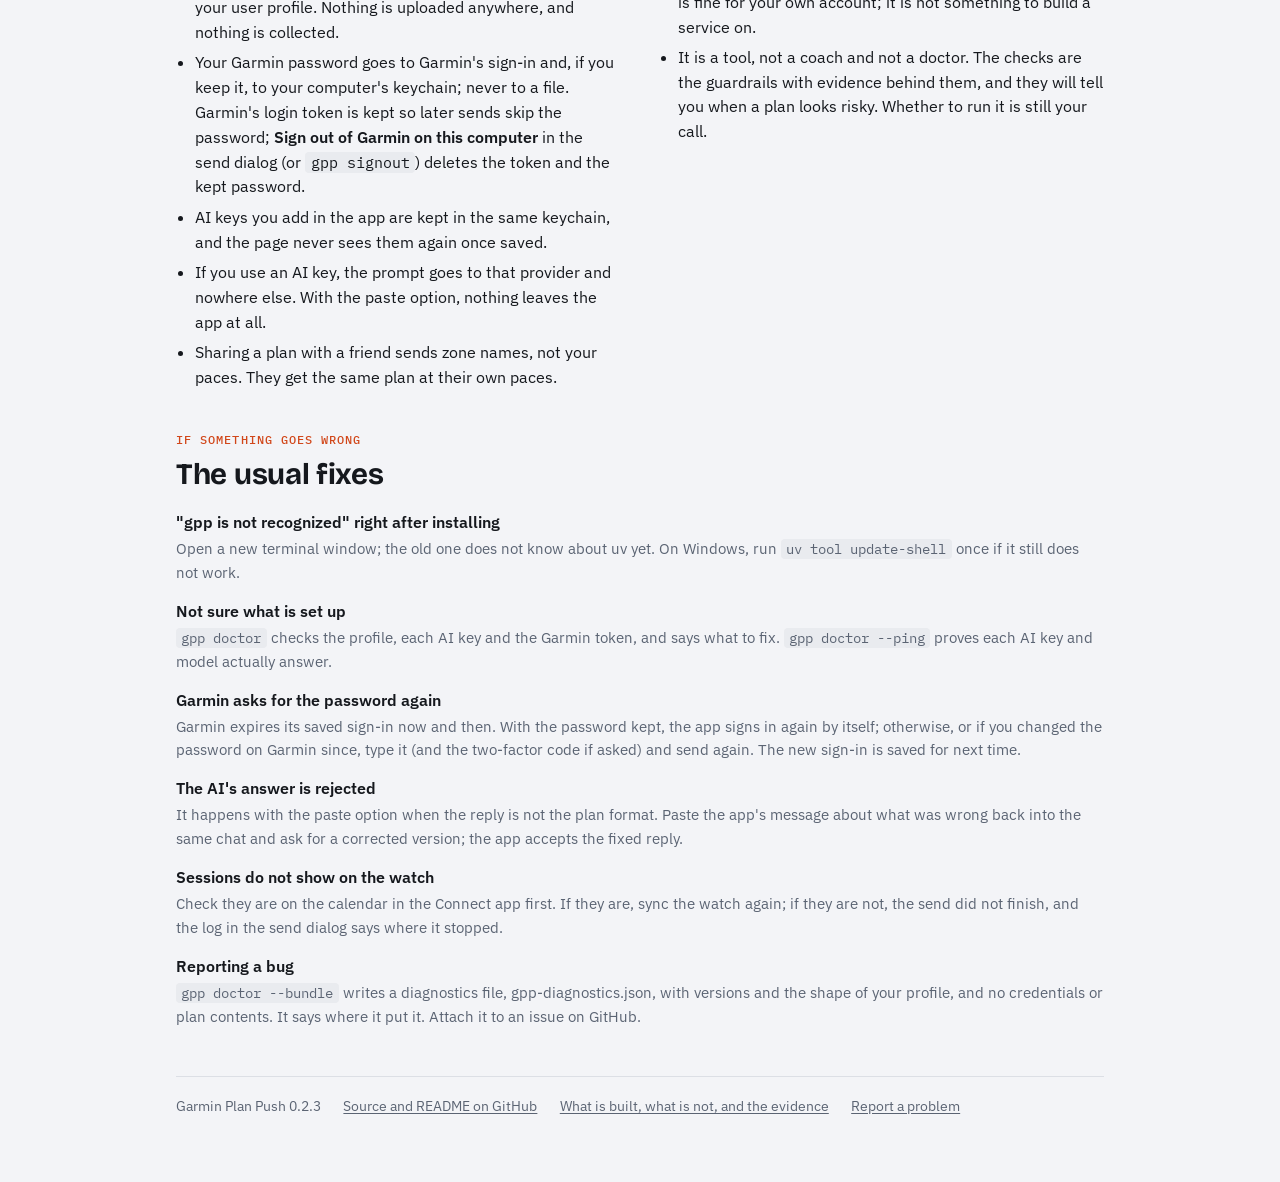
==== commit 714f1d11: "Release 0.2.3 Everything under Unreleased becomes 0.2.3: the version in pyproject, the package, the " ====
--- a/docs/index.html
+++ b/docs/index.html
@@ -323,7 +323,7 @@
     <div class="facts">
       <span>Works with Fenix, Epix, Forerunner 255/265/955/965, Edge 530 and up</span>
       <span>No account to create</span>
-      <span>Your Garmin password goes only to Garmin</span>
+      <span>Your Garmin password goes only to Garmin and your own computer</span>
     </div>
   </section>
 
@@ -443,9 +443,13 @@
     </div>
     <dl class="rows" style="margin-top:1rem">
       <div class="row"><dt>Paste</dt><dd>No key needed. The app builds the full prompt with your paces, dates and rules. Copy it into ChatGPT, Claude, Gemini, Copilot, anything. Paste the reply back. The app validates it and shows the plan.</dd></div>
-      <div class="row"><dt>Claude, ChatGPT, Gemini</dt><dd>Automatic. Set the one key you have once (see below), start the app again from a new terminal window, and it preselects that provider. The plan streams in and the app reports what the call cost.</dd></div>
+      <div class="row"><dt>Claude, ChatGPT, Gemini</dt><dd>Automatic. Add the one key you have once (see below) and the app preselects that provider. The plan streams in and the app reports what the call cost.</dd></div>
       <div class="row"><dt>Local model</dt><dd>Through Ollama on your own machine, for the technically minded. It is not in the menu until you add a few lines to your profile file, as the <a href="https://github.com/palatter/garmin-plan-push#ai-providers">README</a> shows. Then <code>gpp providers --bench</code> in the terminal measures whether the model can follow the plan format before you rely on it.</dd></div>
     </dl>
+    <div class="prose" style="margin-top:1rem">
+      <p><strong>Adding the key.</strong> Click the profile chip in the top bar, paste the key into its field under <strong>Keys</strong> and press <strong>Save</strong>. It works straight away, and it is kept in Windows Credential Manager (the Keychain on a Mac), not in a file. <strong>Remove</strong> takes it out again.</p>
+      <p>If you would rather keep keys in environment variables, or the app says this computer has no keychain, set it in a terminal instead:</p>
+    </div>
     <div class="tabs" role="tablist" aria-label="Operating system" style="margin-top:1rem">
       <button type="button" role="tab" id="tab-key-win" aria-selected="true" aria-controls="key-win" data-os="win">Windows</button>
       <button type="button" role="tab" id="tab-key-mac" aria-selected="false" aria-controls="key-mac" data-os="mac">macOS and Linux</button>
@@ -462,7 +466,7 @@
       <div class="cmd"><pre>printf 'ChatGPT key: ' &amp;&amp; read -rs k &amp;&amp; echo &amp;&amp; echo "export OPENAI_API_KEY='$k'" &gt;&gt; ~/.${SHELL##*/}rc; unset k</pre><button type="button" class="copy" aria-label="Copy the ChatGPT key command">Copy</button></div>
       <div class="cmd"><pre>printf 'Gemini key: ' &amp;&amp; read -rs k &amp;&amp; echo &amp;&amp; echo "export GEMINI_API_KEY='$k'" &gt;&gt; ~/.${SHELL##*/}rc; unset k</pre><button type="button" class="copy" aria-label="Copy the Gemini key command">Copy</button></div>
     </div>
-    <p class="note" style="margin-top:1rem">Then close the terminal window, which closes the app too, open a new one and run <code>gpp web</code>. A key set this way only reaches windows opened after it.</p>
+    <p class="note" style="margin-top:1rem">A key set in a terminal only reaches windows opened after it: close the terminal window, which closes the app too, open a new one and run <code>gpp web</code>.</p>
     <p class="note" style="margin-top:1rem">Whatever writes it, the plan is treated the same way: it must fit the plan format, and it goes through the checks. When a check finds something blocking, the app sends the finding back to the AI as a correction and asks again, up to a few times, before showing you the result.</p>
   </section>
 
@@ -543,7 +547,8 @@
       <p>Press <strong>Send to Garmin</strong>, enter your Garmin Connect email and password, and type the two-factor code if Garmin asks for one. The app signs in, uploads each session as a structured workout, schedules it on your Connect calendar on the right day, and reads each one back to make sure Garmin stored exactly what was sent. <strong>Check first</strong> signs in and shows what Send would create, update or leave alone, without sending anything.</p>
       <p>Then sync your watch as usual, with the Connect app on your phone or Garmin Express. Each session appears on the day it is planned, with the steps, the pace or heart-rate targets and your cues, and the watch guides you through it like any Garmin workout.</p>
       <p>Change the plan later and send again: the app updates the existing workouts in place rather than creating duplicates. If you moved a session to another day, the old copy stays on its old date; the app lists it, and ticking <strong>Remove this plan's sessions left on dates it no longer uses</strong> before sending clears it (<code>gpp push plan.json --prune</code> in the terminal does the same).</p>
-      <p>The password is used for that one sign-in and is not written to disk. What persists is Garmin's own login token, kept in a folder on your computer for each Garmin account, so the next send for the same account needs only the email.</p>
+      <p>The password is written to no file. Garmin's own login token is kept in a folder on your computer for each Garmin account, so the next send for the same account needs only the email. With <strong>Keep the password</strong> ticked, the password itself is kept in Windows Credential Manager (the Keychain on a Mac), so when Garmin expires its sign-in the app signs in again without asking.</p>
+      <p><strong>Send to intervals.icu</strong> is the other way to the watch, for anyone who uses intervals.icu and has linked it to Garmin there. The app puts the plan on your intervals.icu calendar and intervals.icu passes it on to Garmin Connect, so no Garmin password is involved. The first time it asks for your intervals.icu athlete id and API key (on intervals.icu under Settings, in the Developer section) and remembers both. <strong>Check first</strong> and the remove box work as they do for Garmin.</p>
       <p>To take a sent plan off your calendar, open a terminal and run <code>gpp pushes</code>. It lists each send with the file that records it. <code>gpp unpush --receipt</code> followed by that file's path, in quotes, removes exactly the workouts of that send after asking you first; nothing else on your calendar is touched.</p>
     </div>
   </section>
@@ -589,7 +594,8 @@
         <ul>
           <li>There is no server and no account. The app runs on your machine and only your own browser can talk to it.</li>
           <li>Your paces, plans, history and settings live in a folder in your user profile. Nothing is uploaded anywhere, and nothing is collected.</li>
-          <li>Your Garmin password is used to sign in and never saved. Only Garmin's login token is kept, so later sends skip the password; <strong>Sign out of Garmin on this computer</strong> in the send dialog (or <code>gpp signout</code>) deletes it.</li>
+          <li>Your Garmin password goes to Garmin's sign-in and, if you keep it, to your computer's keychain; never to a file. Garmin's login token is kept so later sends skip the password; <strong>Sign out of Garmin on this computer</strong> in the send dialog (or <code>gpp signout</code>) deletes the token and the kept password.</li>
+          <li>AI keys you add in the app are kept in the same keychain, and the page never sees them again once saved.</li>
           <li>If you use an AI key, the prompt goes to that provider and nowhere else. With the paste option, nothing leaves the app at all.</li>
           <li>Sharing a plan with a friend sends zone names, not your paces. They get the same plan at their own paces.</li>
         </ul>
@@ -612,7 +618,7 @@
     <dl class="qa">
       <div><dt>"gpp is not recognized" right after installing</dt><dd>Open a new terminal window; the old one does not know about uv yet. On Windows, run <code>uv tool update-shell</code> once if it still does not work.</dd></div>
       <div><dt>Not sure what is set up</dt><dd><code>gpp doctor</code> checks the profile, each AI key and the Garmin token, and says what to fix. <code>gpp doctor --ping</code> proves each AI key and model actually answer.</dd></div>
-      <div><dt>Garmin asks for the password again</dt><dd>Garmin expires its saved sign-in now and then. Type the password (and the two-factor code if asked) and send again; the new sign-in is saved for next time.</dd></div>
+      <div><dt>Garmin asks for the password again</dt><dd>Garmin expires its saved sign-in now and then. With the password kept, the app signs in again by itself; otherwise, or if you changed the password on Garmin since, type it (and the two-factor code if asked) and send again. The new sign-in is saved for next time.</dd></div>
       <div><dt>The AI's answer is rejected</dt><dd>It happens with the paste option when the reply is not the plan format. Paste the app's message about what was wrong back into the same chat and ask for a corrected version; the app accepts the fixed reply.</dd></div>
       <div><dt>Sessions do not show on the watch</dt><dd>Check they are on the calendar in the Connect app first. If they are, sync the watch again; if they are not, the send did not finish, and the log in the send dialog says where it stopped.</dd></div>
       <div><dt>Reporting a bug</dt><dd><code>gpp doctor --bundle</code> writes a diagnostics file, gpp-diagnostics.json, with versions and the shape of your profile, and no credentials or plan contents. It says where it put it. Attach it to an issue on GitHub.</dd></div>
@@ -620,7 +626,7 @@
   </section>
 
   <footer>
-    <span>Garmin Plan Push 0.2.2</span>
+    <span>Garmin Plan Push 0.2.3</span>
     <a href="https://github.com/palatter/garmin-plan-push">Source and README on GitHub</a>
     <a href="https://github.com/palatter/garmin-plan-push/blob/main/ROADMAP.md">What is built, what is not, and the evidence</a>
     <a href="https://github.com/palatter/garmin-plan-push/issues">Report a problem</a>
